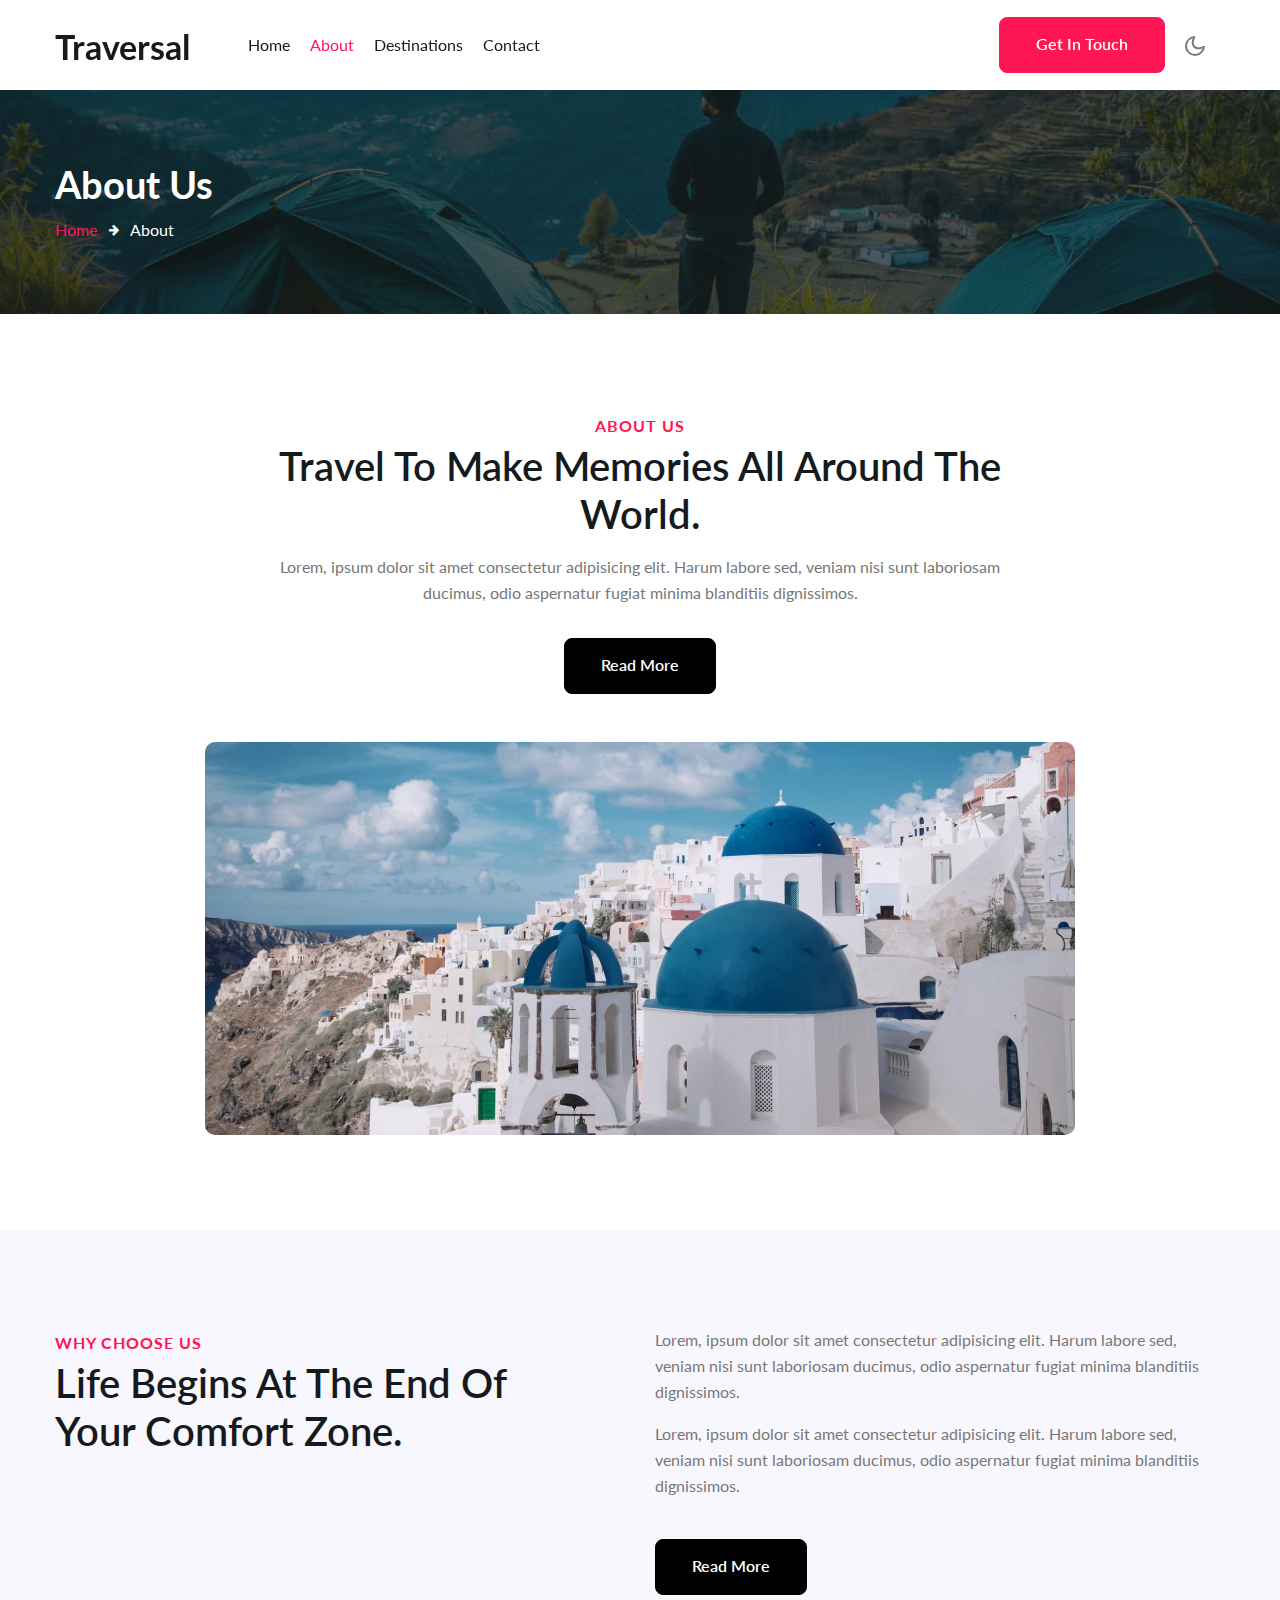
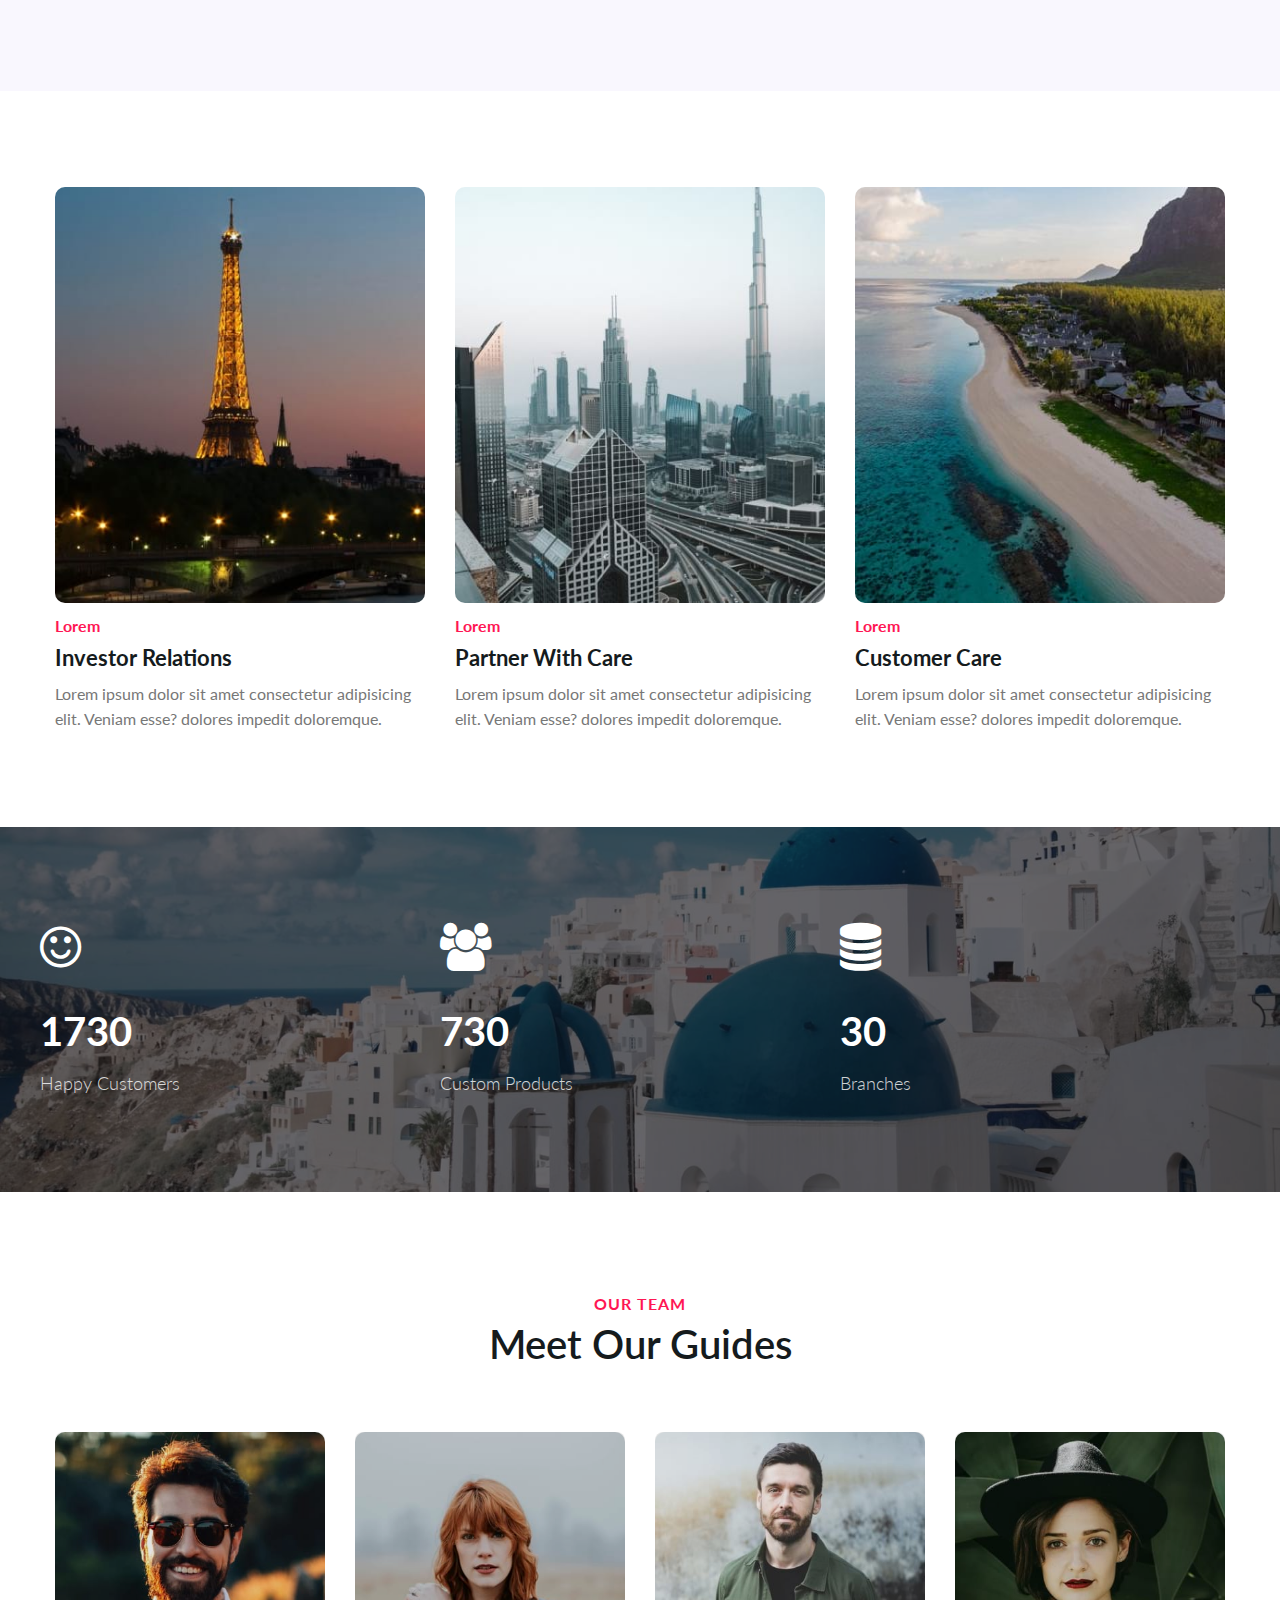
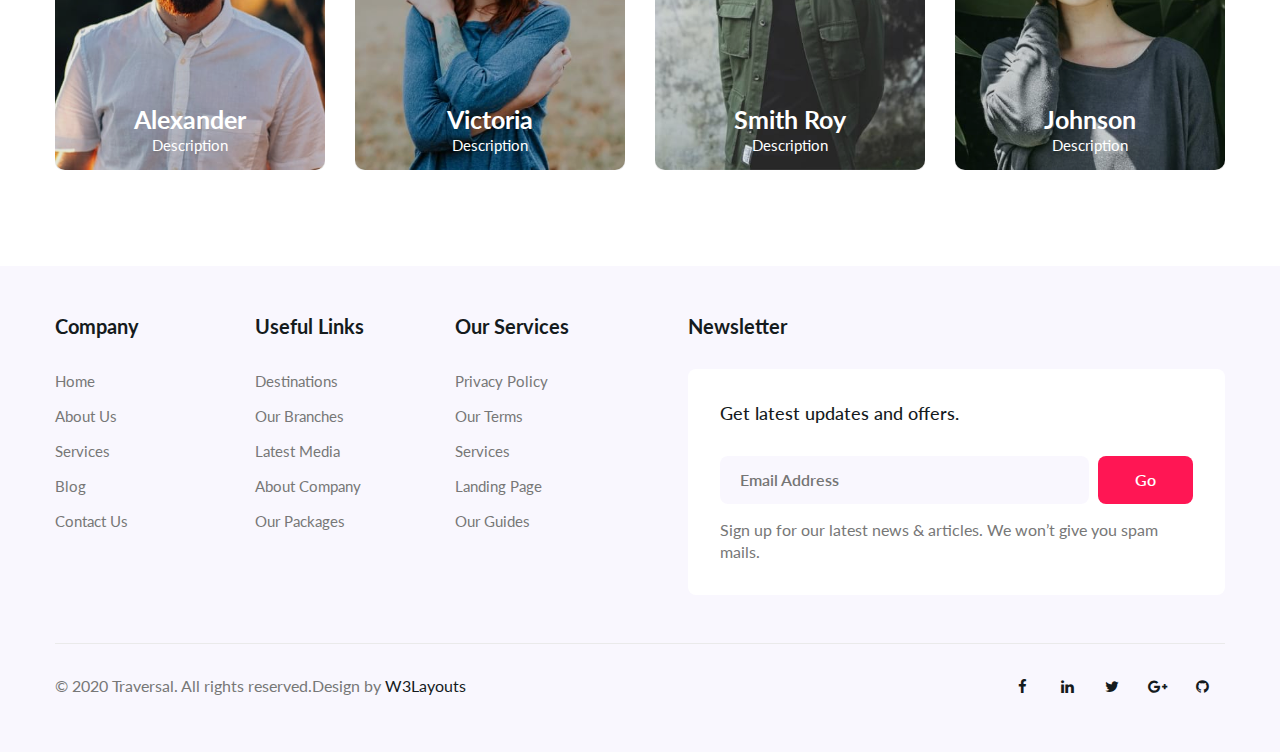
==== about.html @ b7032d06 "final" ====
<!--
Author: W3layouts
Author URL: http://w3layouts.com
-->
<!doctype html>
<html lang="zxx">

<head>
  <!-- Required meta tags -->
  <meta charset="utf-8">
  <meta name="viewport" content="width=device-width, initial-scale=1, shrink-to-fit=no">
  <title>Traversal Travel Category Bootstrap Responsive Template | About :: W3layouts</title>
  <!-- google fonts -->
  <link href="//fonts.googleapis.com/css2?family=Montserrat:wght@300;400;600;700&display=swap" rel="stylesheet">
  <link href="//fonts.googleapis.com/css2?family=Lato:ital,wght@0,300;0,400;0,700;1,400&display=swap"
    rel="stylesheet">
  <!-- google fonts -->
  <!-- Template CSS -->
  <link rel="stylesheet" href="assets/css/style-starter.css">
  <!-- Template CSS -->
</head>

<body>
  <!--header-->
  <header id="site-header" class="fixed-top">
    <div class="container">
      <nav class="navbar navbar-expand-lg stroke">
        <h1><a class="navbar-brand mr-lg-5" href="index.html">
            Traversal
          </a></h1>
        <!-- if logo is image enable this   
      <a class="navbar-brand" href="#index.html">
          <img src="image-path" alt="Your logo" title="Your logo" style="height:35px;" />
      </a> -->
        <button class="navbar-toggler  collapsed bg-gradient" type="button" data-toggle="collapse"
          data-target="#navbarTogglerDemo02" aria-controls="navbarTogglerDemo02" aria-expanded="false"
          aria-label="Toggle navigation">
          <span class="navbar-toggler-icon fa icon-expand fa-bars"></span>
          <span class="navbar-toggler-icon fa icon-close fa-times"></span>
          </span>
        </button>

        <div class="collapse navbar-collapse" id="navbarTogglerDemo02">
          <ul class="navbar-nav mr-auto">
            <li class="nav-item">
              <a class="nav-link" href="index.html">Home <span class="sr-only">(current)</span></a>
            </li>
            <li class="nav-item active">
              <a class="nav-link" href="about.html">About</a>
            </li>
            <li class="nav-item">
              <a class="nav-link" href="services.html">Destinations</a>
            </li>
   
            <li class="nav-item">
              <a class="nav-link" href="contact.html">Contact</a>
            </li>

          </ul>
        </div>
        <div class="d-lg-block d-none">
          <a href="contact.html" class="btn btn-style btn-secondary">Get In Touch</a>
        </div>
        <!-- toggle switch for light and dark theme -->
        <div class="mobile-position">
          <nav class="navigation">
            <div class="theme-switch-wrapper">
              <label class="theme-switch" for="checkbox">
                <input type="checkbox" id="checkbox">
                <div class="mode-container">
                  <i class="gg-sun"></i>
                  <i class="gg-moon"></i>
                </div>
              </label>
            </div>
          </nav>
        </div>
        <!-- //toggle switch for light and dark theme -->
      </nav>
    </div>
  </header>
  <!-- //header -->
  <!-- about breadcrumb -->
  <section class="w3l-about-breadcrumb text-left">
    <div class="breadcrumb-bg breadcrumb-bg-about py-sm-5 py-4">
      <div class="container py-2">
        <h2 class="title">About Us</h2>
        <ul class="breadcrumbs-custom-path mt-2">
          <li><a href="#url">Home</a></li>
          <li class="active"><span class="fa fa-arrow-right mx-2" aria-hidden="true"></span> About </li>
        </ul>
      </div>
    </div>
  </section>
  <!-- //about breadcrumb -->
  <!-- /about-6-->
  <section class="w3l-cta4 py-5">
      <div class="container py-lg-5">
        <div class="ab-section text-center">
          <h6 class="sub-title">About Us</h6>
          <h3 class="hny-title">Travel to make memories all around the world.</h3>
          <p class="py-3 mb-3">Lorem, ipsum dolor sit amet consectetur adipisicing elit. Harum labore sed, veniam nisi sunt laboriosam ducimus, odio
            aspernatur fugiat minima blanditiis dignissimos.</p>
            <a href="services.html" class="btn btn-style btn-primary">Read More</a>
        </div>
        <div class="row mt-5">
          <div class="col-md-9 mx-auto">
            <img src="assets/images/banner3.jpg" class="img-fluid" alt="">
          </div>
        </div>
      </div>
  </section>
  <!-- //about-6-->
   <!-- /content-6-->
   <section class="w3l-content-6 py-5">
    <div class="container py-lg-5">
      <div class="row">
        <div class="col-lg-6 content-6-left pr-lg-5">
          <h6 class="sub-title">Why Choose Us</h6>
          <h3 class="hny-title">Life begins at the end of your comfort zone.</h3>
        </div>
        <div class="col-lg-6 content-6-right mt-lg-0 mt-4">
          <p class="mb-3">Lorem, ipsum dolor sit amet consectetur adipisicing elit. Harum labore sed, veniam nisi sunt laboriosam ducimus, odio
            aspernatur fugiat minima blanditiis dignissimos.</p>
            <p class="mb-3">Lorem, ipsum dolor sit amet consectetur adipisicing elit. Harum labore sed, veniam nisi sunt laboriosam ducimus, odio
              aspernatur fugiat minima blanditiis dignissimos.</p>
              <a href="services.html" class="btn btn-style btn-primary mt-4">Read More</a>
        </div>
      </div>
    </div>
</section>
<!-- //content-6-->
<section class="w3l-grids1">
  <div class="hny-three-grids py-5">
    <div class="container py-lg-5">
      <div class="row">
        <div class="col-md-4 col-sm-6 mt-0 grids5-info">
          <a href="#url"><img src="assets/images/g1.jpg" class="img-fluid" alt=""></a>
          <h5>Lorem</h5>
          <h4><a href="#url">Investor Relations</a></h4>
          <p>Lorem ipsum dolor sit amet consectetur adipisicing elit. Veniam esse? dolores impedit doloremque.</p>
        </div>
        <div class="col-md-4 col-sm-6 mt-sm-0 mt-5 grids5-info">
          <a href="#url"><img src="assets/images/g2.jpg" class="img-fluid" alt=""></a>
          <h5>Lorem</h5>
          <h4><a href="#url"> 
            Partner With Care</a></h4>
          <p>Lorem ipsum dolor sit amet consectetur adipisicing elit. Veniam esse? dolores impedit doloremque.</p>
        </div>
        <div class="col-md-4 col-sm-6 mt-md-0 mt-5 grids5-info">
          <a href="#url"><img src="assets/images/g3.jpg" class="img-fluid" alt=""></a>
          <h5>Lorem</h5>
          <h4><a href="#url">Customer Care</a></h4>
          <p>Lorem ipsum dolor sit amet consectetur adipisicing elit. Veniam esse? dolores impedit doloremque.</p>
        </div>
      </div>
    </div>
  </div>
</section>
  <!-- stats -->
  <section class="w3l-statshny py-5" id="stats">
    <div class="container py-lg-5 py-md-4">
      <div class="w3-stats-inner-info">
        <div class="row">
          <div class="col-lg-4 col-6 stats_info counter_grid text-left">
            <span class="fa fa-smile-o"></span>
            <p class="counter">1730</p>
            <h4>Happy Customers</h4>
          </div>
          <div class="col-lg-4 col-6 stats_info counter_grid1 text-left">
            <span class="fa fa-users"></span>
            <p class="counter">730</p>
            <h4>Custom Products</h4>
          </div>
          <div class="col-lg-4 col-6 stats_info counter_grid mt-lg-0 mt-5 text-left">
            <span class="fa fa-database"></span>
            <p class="counter">30</p>
            <h4>branches</h4>
          </div>
        </div>
      </div>
    </div>
  </section>
  <!-- //stats -->
  <!-- team -->
  <section class="w3l-team" id="team">
    <div class="team-block py-5">
      <div class="container py-lg-5">
        <div class="title-content text-center mb-lg-3 mb-4">
          <h6 class="sub-title">Our team</h6>
          <h3 class="hny-title">Meet our Guides</h3>
        </div>
        <div class="row">
          <div class="col-lg-3 col-6 mt-lg-5 mt-4">
            <div class="box16">
              <a href="#url"><img src="assets/images/team1.jpg" alt="" class="img-fluid" /></a>
              <div class="box-content">
                <h3 class="title"><a href="#url">Alexander</a></h3>
                <span class="post">Description</span>
                <ul class="social">
                  <li>
                    <a href="#" class="facebook">
                      <span class="fa fa-facebook-f"></span>
                    </a>
                  </li>
                  <li>
                    <a href="#" class="twitter">
                      <span class="fa fa-twitter"></span>
                    </a>
                  </li>
                </ul>
              </div>
            </div>
          </div>
          <div class="col-lg-3 col-6 mt-lg-5 mt-4">
            <div class="box16">
              <a href="#url"><img src="assets/images/team2.jpg" alt="" class="img-fluid" /></a>
              <div class="box-content">
                <h3 class="title"><a href="#url">Victoria</a></h3>
                <span class="post">Description</span>
                <ul class="social">
                  <li>
                    <a href="#" class="facebook">
                      <span class="fa fa-facebook-f"></span>
                    </a>
                  </li>
                  <li>
                    <a href="#" class="twitter">
                      <span class="fa fa-twitter"></span>
                    </a>
                  </li>
                </ul>
              </div>
            </div>
          </div>
          <div class="col-lg-3 col-6 mt-lg-5 mt-4">
            <div class="box16">
              <a href="#url"><img src="assets/images/team3.jpg" alt="" class="img-fluid" /></a>
              <div class="box-content">
                <h3 class="title"><a href="#url">Smith roy</a></h3>
                <span class="post">Description</a></span>
                <ul class="social">
                  <li>
                    <a href="#" class="facebook">
                      <span class="fa fa-facebook-f"></span>
                    </a>
                  </li>
                  <li>
                    <a href="#" class="twitter">
                      <span class="fa fa-twitter"></span>
                    </a>
                  </li>
                </ul>
              </div>
            </div>
          </div>
          <div class="col-lg-3 col-6 mt-lg-5 mt-4">
            <div class="box16">
              <a href="#url"><img src="assets/images/team4.jpg" alt="" class="img-fluid" /></a>
              <div class="box-content">
                <h3 class="title"><a href="#url">Johnson</a></h3>
                <span class="post">Description</a></span>
                <ul class="social">
                  <li>
                    <a href="#" class="facebook">
                      <span class="fa fa-facebook-f"></span>
                    </a>
                  </li>
                  <li>
                    <a href="#" class="twitter">
                      <span class="fa fa-twitter"></span>
                    </a>
                  </li>
                </ul>
              </div>
            </div>
          </div>
        </div>
      </div>
    </div>
  </section>
  <!-- //team -->

  <!--/w3l-footer-29-main-->
  <footer>
    <!-- footer -->
    <section class="w3l-footer">
      <div class="w3l-footer-16-main py-5">
        <div class="container">
          <div class="row">
            <div class="col-lg-6 column">
              <div class="row">
                <div class="col-md-4 column">
                  <h3>Company</h3>
                  <ul class="footer-gd-16">
                    <li><a href="index.html">Home</a></li>
                    <li><a href="about.html">About Us</a></li>
                    <li><a href="services.html">Services</a></li>
                    <li><a href="blog.html">Blog</a></li>
                    <li><a href="contact.html">Contact Us</a></li>
                  </ul>
                </div>
                <div class="col-md-4 column mt-md-0 mt-4">
                  <h3>Useful Links</h3>
                  <ul class="footer-gd-16">
                    <li><a href="#url">Destinations</a></li>
                    <li><a href="#url">Our Branches</a></li>
                    <li><a href="#url">Latest Media</a></li>
                    <li><a href="about.html">About Company</a></li>
                    <li><a href="#url">Our Packages</a></li>
                  </ul>
                </div>
                <div class="col-md-4 column mt-md-0 mt-4">
                  <h3>Our Services</h3>
                  <ul class="footer-gd-16">
                    <li><a href="#url">Privacy Policy</a></li>
                    <li><a href="#url">Our Terms</a></li>
                    <li><a href="services.html">Services</a></li>
                    <li><a href="landing-single.html">Landing Page</a></li>
                    <li><a href="#url">Our Guides</a></li>
                  </ul>
                </div>
              </div>
            </div>
            <div class="col-lg-6 col-md-12 column pl-lg-5 column4 mt-lg-0 mt-5">
              <h3>Newsletter </h3>
              <div class="end-column">
                <h4>Get latest updates and offers.</h4>
                <form action="#" class="subscribe" method="post">
                  <input type="email" name="email" placeholder="Email Address" required="">
                  <button type="submit">Go</button>
                </form>
                <p>Sign up for our latest news & articles. We won’t give you spam mails.</p>
              </div>
            </div>
          </div>
          <div class="d-flex below-section justify-content-between align-items-center pt-4 mt-5">
            <div class="columns text-lg-left text-center">
              <p>&copy; 2020 Traversal. All rights reserved.Design by <a href="https://w3layouts.com/" target="_blank">
                W3Layouts</a>
              </p>
            </div>
            <div class="columns-2 mt-lg-0 mt-3">
              <ul class="social">
                <li><a href="#facebook"><span class="fa fa-facebook" aria-hidden="true"></span></a>
                </li>
                <li><a href="#linkedin"><span class="fa fa-linkedin" aria-hidden="true"></span></a>
                </li>
                <li><a href="#twitter"><span class="fa fa-twitter" aria-hidden="true"></span></a>
                </li>
                <li><a href="#google"><span class="fa fa-google-plus" aria-hidden="true"></span></a>
                </li>
                <li><a href="#github"><span class="fa fa-github" aria-hidden="true"></span></a>
                </li>
              </ul>
            </div>
          </div>
        </div>
      </div>
  
      <!-- move top -->
      <button onclick="topFunction()" id="movetop" title="Go to top">
        <span class="fa fa-angle-up"></span>
      </button>
      <script>
        // When the user scrolls down 20px from the top of the document, show the button
        window.onscroll = function () {
          scrollFunction()
        };
  
        function scrollFunction() {
          if (document.body.scrollTop > 20 || document.documentElement.scrollTop > 20) {
            document.getElementById("movetop").style.display = "block";
          } else {
            document.getElementById("movetop").style.display = "none";
          }
        }
  
        // When the user clicks on the button, scroll to the top of the document
        function topFunction() {
          document.body.scrollTop = 0;
          document.documentElement.scrollTop = 0;
        }
      </script>
      <!-- //move top -->
      <script>
        $(function () {
          $('.navbar-toggler').click(function () {
            $('body').toggleClass('noscroll');
          })
        });
      </script>
    </section>
    <!-- //footer -->
  </footer>
  <!-- Template JavaScript -->
  <script src="assets/js/jquery-3.3.1.min.js"></script>
  <script src="assets/js/theme-change.js"></script>
  <!-- stats number counter-->
  <script src="assets/js/jquery.waypoints.min.js"></script>
  <script src="assets/js/jquery.countup.js"></script>
  <script>
    $('.counter').countUp();
  </script>
  <!-- //stats number counter -->
  <!--/MENU-JS-->
  <script>
    $(window).on("scroll", function () {
      var scroll = $(window).scrollTop();

      if (scroll >= 80) {
        $("#site-header").addClass("nav-fixed");
      } else {
        $("#site-header").removeClass("nav-fixed");
      }
    });

    //Main navigation Active Class Add Remove
    $(".navbar-toggler").on("click", function () {
      $("header").toggleClass("active");
    });
    $(document).on("ready", function () {
      if ($(window).width() > 991) {
        $("header").removeClass("active");
      }
      $(window).on("resize", function () {
        if ($(window).width() > 991) {
          $("header").removeClass("active");
        }
      });
    });
  </script>
  <!--//MENU-JS-->

  <script src="assets/js/bootstrap.min.js"></script>

</body>

</html>
---- assets/css/style-starter.css ----
@charset "UTF-8";

/*--
Author: W3layouts
Author URL: http://w3layouts.com
--*/
/*!
 * Bootstrap v4.4.1 (https://getbootstrap.com/)
 * Copyright 2011-2019 The Bootstrap Authors
 * Copyright 2011-2019 Twitter, Inc.
 * Licensed under MIT (https://github.com/twbs/bootstrap/blob/master/LICENSE)
 */
:root {
  --blue: #007bff;
  --indigo: #6610f2;
  --purple: #6f42c1;
  --pink: #e83e8c;
  --red: #dc3545;
  --orange: #fd7e14;
  --yellow: #ffc107;
  --green: #28a745;
  --teal: #20c997;
  --cyan: #17a2b8;
  --white: #fff;
  --gray: #6c757d;
  --gray-dark: #343a40;
  --primary: #000000;
  --secondary: #FF1654;
  --success: #28a745;
  --info: #17a2b8;
  --warning: #ffc107;
  --danger: #dc3545;
  --light: #f8f9fa;
  --dark: #343a40;
  --breakpoint-xs: 0;
  --breakpoint-sm: 576px;
  --breakpoint-md: 768px;
  --breakpoint-lg: 992px;
  --breakpoint-xl: 1200px;
  --font-family-sans-serif: -apple-system, BlinkMacSystemFont, "Segoe UI", Roboto, "Helvetica Neue", Arial, "Noto Sans", sans-serif, "Apple Color Emoji", "Segoe UI Emoji", "Segoe UI Symbol", "Noto Color Emoji";
  --font-family-monospace: SFMono-Regular, Menlo, Monaco, Consolas, "Liberation Mono", "Courier New", monospace;
}

*,
*::before,
*::after {
  box-sizing: border-box;
}

html {
  font-family: 'Lato', sans-serif;
  line-height: 1.15;
  -webkit-text-size-adjust: 100%;
  -webkit-tap-highlight-color: rgba(0, 0, 0, 0);
}

article,
aside,
figcaption,
figure,
footer,
header,
hgroup,
main,
nav,
section {
  display: block;
}

body {
  margin: 0;
  font-family: -apple-system, BlinkMacSystemFont, "Segoe UI", Roboto, "Helvetica Neue", Arial, "Noto Sans", sans-serif, "Apple Color Emoji", "Segoe UI Emoji", "Segoe UI Symbol", "Noto Color Emoji";
  font-size: 1rem;
  font-weight: 400;
  line-height: 1.5;
  color: #212529;
  text-align: left;
  background-color: #fff;
}

[tabindex="-1"]:focus:not(:focus-visible) {
  outline: 0 !important;
}

hr {
  box-sizing: content-box;
  height: 0;
  overflow: visible;
}

h1,
h2,
h3,
h4,
h5,
h6 {
  margin-top: 0;
  margin-bottom: 0.5rem;
}

p {
  margin-top: 0;
  margin-bottom: 1rem;
}

abbr[title],
abbr[data-original-title] {
  text-decoration: underline;
  -webkit-text-decoration: underline dotted;
  text-decoration: underline dotted;
  cursor: help;
  border-bottom: 0;
  -webkit-text-decoration-skip-ink: none;
  text-decoration-skip-ink: none;
}

address {
  margin-bottom: 1rem;
  font-style: normal;
  line-height: inherit;
}

ol,
ul,
dl {
  margin-top: 0;
  margin-bottom: 1rem;
}

ol ol,
ul ul,
ol ul,
ul ol {
  margin-bottom: 0;
}

dt {
  font-weight: 700;
}

dd {
  margin-bottom: .5rem;
  margin-left: 0;
}

blockquote {
  margin: 0 0 1rem;
}

b,
strong {
  font-weight: bolder;
}

small {
  font-size: 80%;
}

sub,
sup {
  position: relative;
  font-size: 75%;
  line-height: 0;
  vertical-align: baseline;
}

sub {
  bottom: -.25em;
}

sup {
  top: -.5em;
}

a {
  color: #000000;
  text-decoration: none;
  background-color: transparent;
}

a:hover {
  color: #000000;
  text-decoration: underline;
}

a:not([href]) {
  color: inherit;
  text-decoration: none;
}

a:not([href]):hover {
  color: inherit;
  text-decoration: none;
}

pre,
code,
kbd,
samp {
  font-family: SFMono-Regular, Menlo, Monaco, Consolas, "Liberation Mono", "Courier New", monospace;
  font-size: 1em;
}

pre {
  margin-top: 0;
  margin-bottom: 1rem;
  overflow: auto;
}

figure {
  margin: 0 0 1rem;
}

img {
  vertical-align: middle;
  border-style: none;
}

svg {
  overflow: hidden;
  vertical-align: middle;
}

table {
  border-collapse: collapse;
}

caption {
  padding-top: 0.75rem;
  padding-bottom: 0.75rem;
  color: #6c757d;
  text-align: left;
  caption-side: bottom;
}

th {
  text-align: inherit;
}

label {
  display: inline-block;
  margin-bottom: 0.5rem;
}

button {
  border-radius: 0;
}

button:focus {
  outline: 1px dotted;
  outline: 5px auto -webkit-focus-ring-color;
}

input,
button,
select,
optgroup,
textarea {
  margin: 0;
  font-family: 'Lato', sans-serif;
  font-size: inherit;
  line-height: inherit;
}

button,
input {
  overflow: visible;
}

button,
select {
  text-transform: none;
}

select {
  word-wrap: normal;
}

button,
[type="button"],
[type="reset"],
[type="submit"] {
  -webkit-appearance: button;
}

button:not(:disabled),
[type="button"]:not(:disabled),
[type="reset"]:not(:disabled),
[type="submit"]:not(:disabled) {
  cursor: pointer;
}

button::-moz-focus-inner,
[type="button"]::-moz-focus-inner,
[type="reset"]::-moz-focus-inner,
[type="submit"]::-moz-focus-inner {
  padding: 0;
  border-style: none;
}

input[type="radio"],
input[type="checkbox"] {
  box-sizing: border-box;
  padding: 0;
}

input[type="date"],
input[type="time"],
input[type="datetime-local"],
input[type="month"] {
  -webkit-appearance: listbox;
}

textarea {
  overflow: auto;
  resize: vertical;
}

fieldset {
  min-width: 0;
  padding: 0;
  margin: 0;
  border: 0;
}

legend {
  display: block;
  width: 100%;
  max-width: 100%;
  padding: 0;
  margin-bottom: .5rem;
  font-size: 1.5rem;
  line-height: inherit;
  color: inherit;
  white-space: normal;
}

@media (max-width: 1200px) {
  legend {
    font-size: calc(1.275rem + 0.3vw);
  }
}

progress {
  vertical-align: baseline;
}

[type="number"]::-webkit-inner-spin-button,
[type="number"]::-webkit-outer-spin-button {
  height: auto;
}

[type="search"] {
  outline-offset: -2px;
  -webkit-appearance: none;
}

[type="search"]::-webkit-search-decoration {
  -webkit-appearance: none;
}

::-webkit-file-upload-button {
  font: inherit;
  -webkit-appearance: button;
}

output {
  display: inline-block;
}

summary {
  display: list-item;
  cursor: pointer;
}

template {
  display: none;
}

[hidden] {
  display: none !important;
}

h1,
h2,
h3,
h4,
h5,
h6,
.h1,
.h2,
.h3,
.h4,
.h5,
.h6 {
  margin-bottom: 0.5rem;
  font-weight: 500;
  line-height: 1.2;
}

h1,
.h1 {
  font-size: 2.5rem;
}

@media (max-width: 1200px) {

  h1,
  .h1 {
    font-size: calc(1.375rem + 1.5vw);
  }
}

h2,
.h2 {
  font-size: 2rem;
}

@media (max-width: 1200px) {

  h2,
  .h2 {
    font-size: calc(1.325rem + 0.9vw);
  }
}

h3,
.h3 {
  font-size: 1.75rem;
}

@media (max-width: 1200px) {

  h3,
  .h3 {
    font-size: calc(1.3rem + 0.6vw);
  }
}

h4,
.h4 {
  font-size: 1.5rem;
}

@media (max-width: 1200px) {

  h4,
  .h4 {
    font-size: calc(1.275rem + 0.3vw);
  }
}

h5,
.h5 {
  font-size: 1.25rem;
}

h6,
.h6 {
  font-size: 1rem;
}

.lead {
  font-size: 1.25rem;
  font-weight: 300;
}

.display-1 {
  font-size: 6rem;
  font-weight: 300;
  line-height: 1.2;
}

@media (max-width: 1200px) {
  .display-1 {
    font-size: calc(1.725rem + 5.7vw);
  }
}

.display-2 {
  font-size: 5.5rem;
  font-weight: 300;
  line-height: 1.2;
}

@media (max-width: 1200px) {
  .display-2 {
    font-size: calc(1.675rem + 5.1vw);
  }
}

.display-3 {
  font-size: 4.5rem;
  font-weight: 300;
  line-height: 1.2;
}

@media (max-width: 1200px) {
  .display-3 {
    font-size: calc(1.575rem + 3.9vw);
  }
}

.display-4 {
  font-size: 3.5rem;
  font-weight: 300;
  line-height: 1.2;
}

@media (max-width: 1200px) {
  .display-4 {
    font-size: calc(1.475rem + 2.7vw);
  }
}

hr {
  margin-top: 1rem;
  margin-bottom: 1rem;
  border: 0;
  border-top: 1px solid rgba(0, 0, 0, 0.1);
}

small,
.small {
  font-size: 80%;
  font-weight: 400;
}

mark,
.mark {
  padding: 0.2em;
  background-color: #fcf8e3;
}

.list-unstyled {
  padding-left: 0;
  list-style: none;
}

.list-inline {
  padding-left: 0;
  list-style: none;
}

.list-inline-item {
  display: inline-block;
}

.list-inline-item:not(:last-child) {
  margin-right: 0.5rem;
}

.initialism {
  font-size: 90%;
  text-transform: uppercase;
}

.blockquote {
  margin-bottom: 1rem;
  font-size: 1.25rem;
}

.blockquote-footer {
  display: block;
  font-size: 80%;
  color: var(--font-color);
  font-weight: 500;
}

.blockquote-footer::before {
  content: "\2014\00A0";
}

.img-fluid {
  max-width: 100%;
  height: auto;
}

.img-thumbnail {
  padding: 0.25rem;
  background-color: #fff;
  border: 1px solid #dee2e6;
  border-radius: 0.25rem;
  max-width: 100%;
  height: auto;
}

.figure {
  display: inline-block;
}

.figure-img {
  margin-bottom: 0.5rem;
  line-height: 1;
}

.figure-caption {
  font-size: 90%;
  color: #6c757d;
}

code {
  font-size: 87.5%;
  color: #e83e8c;
  word-wrap: break-word;
}

a>code {
  color: inherit;
}

kbd {
  padding: 0.2rem 0.4rem;
  font-size: 87.5%;
  color: #fff;
  background-color: #212529;
  border-radius: 0.2rem;
}

kbd kbd {
  padding: 0;
  font-size: 100%;
  font-weight: 700;
}

pre {
  display: block;
  font-size: 87.5%;
  color: #212529;
}

pre code {
  font-size: inherit;
  color: inherit;
  word-break: normal;
}

.pre-scrollable {
  max-height: 340px;
  overflow-y: scroll;
}

.container {
  width: 100%;
  padding-right: 15px;
  padding-left: 15px;
  margin-right: auto;
  margin-left: auto;
}

@media (min-width: 576px) {
  .container {
    max-width: 540px;
  }
}

@media (min-width: 768px) {
  .container {
    max-width: 720px;
  }
}

@media (min-width: 992px) {
  .container {
    max-width: 960px;
  }
}

@media (min-width: 1200px) {
  .container {
    max-width: 1140px;
  }
}

.container-fluid,
.container-sm,
.container-md,
.container-lg,
.container-xl {
  width: 100%;
  padding-right: 15px;
  padding-left: 15px;
  margin-right: auto;
  margin-left: auto;
}

@media (min-width: 576px) {

  .container,
  .container-sm {
    max-width: 540px;
  }
}

@media (min-width: 768px) {

  .container,
  .container-sm,
  .container-md {
    max-width: 720px;
  }
}

@media (min-width: 992px) {

  .container,
  .container-sm,
  .container-md,
  .container-lg {
    max-width: 960px;
  }
}

@media (min-width: 1200px) {

  .container,
  .container-sm,
  .container-md,
  .container-lg,
  .container-xl {
    max-width: 1140px;
  }
}

.row {
  display: flex;
  flex-wrap: wrap;
  margin-right: -15px;
  margin-left: -15px;
}

.no-gutters {
  margin-right: 0;
  margin-left: 0;
}

.no-gutters>.col,
.no-gutters>[class*="col-"] {
  padding-right: 0;
  padding-left: 0;
}

.col-1,
.col-2,
.col-3,
.col-4,
.col-5,
.col-6,
.col-7,
.col-8,
.col-9,
.col-10,
.col-11,
.col-12,
.col,
.col-auto,
.col-sm-1,
.col-sm-2,
.col-sm-3,
.col-sm-4,
.col-sm-5,
.col-sm-6,
.col-sm-7,
.col-sm-8,
.col-sm-9,
.col-sm-10,
.col-sm-11,
.col-sm-12,
.col-sm,
.col-sm-auto,
.col-md-1,
.col-md-2,
.col-md-3,
.col-md-4,
.col-md-5,
.col-md-6,
.col-md-7,
.col-md-8,
.col-md-9,
.col-md-10,
.col-md-11,
.col-md-12,
.col-md,
.col-md-auto,
.col-lg-1,
.col-lg-2,
.col-lg-3,
.col-lg-4,
.col-lg-5,
.col-lg-6,
.col-lg-7,
.col-lg-8,
.col-lg-9,
.col-lg-10,
.col-lg-11,
.col-lg-12,
.col-lg,
.col-lg-auto,
.col-xl-1,
.col-xl-2,
.col-xl-3,
.col-xl-4,
.col-xl-5,
.col-xl-6,
.col-xl-7,
.col-xl-8,
.col-xl-9,
.col-xl-10,
.col-xl-11,
.col-xl-12,
.col-xl,
.col-xl-auto {
  position: relative;
  width: 100%;
  padding-right: 15px;
  padding-left: 15px;
}

.col {
  flex-basis: 0;
  flex-grow: 1;
  max-width: 100%;
}

.row-cols-1>* {
  flex: 0 0 100%;
  max-width: 100%;
}

.row-cols-2>* {
  flex: 0 0 50%;
  max-width: 50%;
}

.row-cols-3>* {
  flex: 0 0 33.33333%;
  max-width: 33.33333%;
}

.row-cols-4>* {
  flex: 0 0 25%;
  max-width: 25%;
}

.row-cols-5>* {
  flex: 0 0 20%;
  max-width: 20%;
}

.row-cols-6>* {
  flex: 0 0 16.66667%;
  max-width: 16.66667%;
}

.col-auto {
  flex: 0 0 auto;
  width: auto;
  max-width: 100%;
}

.col-1 {
  flex: 0 0 8.33333%;
  max-width: 8.33333%;
}

.col-2 {
  flex: 0 0 16.66667%;
  max-width: 16.66667%;
}

.col-3 {
  flex: 0 0 25%;
  max-width: 25%;
}

.col-4 {
  flex: 0 0 33.33333%;
  max-width: 33.33333%;
}

.col-5 {
  flex: 0 0 41.66667%;
  max-width: 41.66667%;
}

.col-6 {
  flex: 0 0 50%;
  max-width: 50%;
}

.col-7 {
  flex: 0 0 58.33333%;
  max-width: 58.33333%;
}

.col-8 {
  flex: 0 0 66.66667%;
  max-width: 66.66667%;
}

.col-9 {
  flex: 0 0 75%;
  max-width: 75%;
}

.col-10 {
  flex: 0 0 83.33333%;
  max-width: 83.33333%;
}

.col-11 {
  flex: 0 0 91.66667%;
  max-width: 91.66667%;
}

.col-12 {
  flex: 0 0 100%;
  max-width: 100%;
}

.order-first {
  order: -1;
}

.order-last {
  order: 13;
}

.order-0 {
  order: 0;
}

.order-1 {
  order: 1;
}

.order-2 {
  order: 2;
}

.order-3 {
  order: 3;
}

.order-4 {
  order: 4;
}

.order-5 {
  order: 5;
}

.order-6 {
  order: 6;
}

.order-7 {
  order: 7;
}

.order-8 {
  order: 8;
}

.order-9 {
  order: 9;
}

.order-10 {
  order: 10;
}

.order-11 {
  order: 11;
}

.order-12 {
  order: 12;
}

.offset-1 {
  margin-left: 8.33333%;
}

.offset-2 {
  margin-left: 16.66667%;
}

.offset-3 {
  margin-left: 25%;
}

.offset-4 {
  margin-left: 33.33333%;
}

.offset-5 {
  margin-left: 41.66667%;
}

.offset-6 {
  margin-left: 50%;
}

.offset-7 {
  margin-left: 58.33333%;
}

.offset-8 {
  margin-left: 66.66667%;
}

.offset-9 {
  margin-left: 75%;
}

.offset-10 {
  margin-left: 83.33333%;
}

.offset-11 {
  margin-left: 91.66667%;
}

@media (min-width: 576px) {
  .col-sm {
    flex-basis: 0;
    flex-grow: 1;
    max-width: 100%;
  }

  .row-cols-sm-1>* {
    flex: 0 0 100%;
    max-width: 100%;
  }

  .row-cols-sm-2>* {
    flex: 0 0 50%;
    max-width: 50%;
  }

  .row-cols-sm-3>* {
    flex: 0 0 33.33333%;
    max-width: 33.33333%;
  }

  .row-cols-sm-4>* {
    flex: 0 0 25%;
    max-width: 25%;
  }

  .row-cols-sm-5>* {
    flex: 0 0 20%;
    max-width: 20%;
  }

  .row-cols-sm-6>* {
    flex: 0 0 16.66667%;
    max-width: 16.66667%;
  }

  .col-sm-auto {
    flex: 0 0 auto;
    width: auto;
    max-width: 100%;
  }

  .col-sm-1 {
    flex: 0 0 8.33333%;
    max-width: 8.33333%;
  }

  .col-sm-2 {
    flex: 0 0 16.66667%;
    max-width: 16.66667%;
  }

  .col-sm-3 {
    flex: 0 0 25%;
    max-width: 25%;
  }

  .col-sm-4 {
    flex: 0 0 33.33333%;
    max-width: 33.33333%;
  }

  .col-sm-5 {
    flex: 0 0 41.66667%;
    max-width: 41.66667%;
  }

  .col-sm-6 {
    flex: 0 0 50%;
    max-width: 50%;
  }

  .col-sm-7 {
    flex: 0 0 58.33333%;
    max-width: 58.33333%;
  }

  .col-sm-8 {
    flex: 0 0 66.66667%;
    max-width: 66.66667%;
  }

  .col-sm-9 {
    flex: 0 0 75%;
    max-width: 75%;
  }

  .col-sm-10 {
    flex: 0 0 83.33333%;
    max-width: 83.33333%;
  }

  .col-sm-11 {
    flex: 0 0 91.66667%;
    max-width: 91.66667%;
  }

  .col-sm-12 {
    flex: 0 0 100%;
    max-width: 100%;
  }

  .order-sm-first {
    order: -1;
  }

  .order-sm-last {
    order: 13;
  }

  .order-sm-0 {
    order: 0;
  }

  .order-sm-1 {
    order: 1;
  }

  .order-sm-2 {
    order: 2;
  }

  .order-sm-3 {
    order: 3;
  }

  .order-sm-4 {
    order: 4;
  }

  .order-sm-5 {
    order: 5;
  }

  .order-sm-6 {
    order: 6;
  }

  .order-sm-7 {
    order: 7;
  }

  .order-sm-8 {
    order: 8;
  }

  .order-sm-9 {
    order: 9;
  }

  .order-sm-10 {
    order: 10;
  }

  .order-sm-11 {
    order: 11;
  }

  .order-sm-12 {
    order: 12;
  }

  .offset-sm-0 {
    margin-left: 0;
  }

  .offset-sm-1 {
    margin-left: 8.33333%;
  }

  .offset-sm-2 {
    margin-left: 16.66667%;
  }

  .offset-sm-3 {
    margin-left: 25%;
  }

  .offset-sm-4 {
    margin-left: 33.33333%;
  }

  .offset-sm-5 {
    margin-left: 41.66667%;
  }

  .offset-sm-6 {
    margin-left: 50%;
  }

  .offset-sm-7 {
    margin-left: 58.33333%;
  }

  .offset-sm-8 {
    margin-left: 66.66667%;
  }

  .offset-sm-9 {
    margin-left: 75%;
  }

  .offset-sm-10 {
    margin-left: 83.33333%;
  }

  .offset-sm-11 {
    margin-left: 91.66667%;
  }
}

@media (min-width: 768px) {
  .col-md {
    flex-basis: 0;
    flex-grow: 1;
    max-width: 100%;
  }

  .row-cols-md-1>* {
    flex: 0 0 100%;
    max-width: 100%;
  }

  .row-cols-md-2>* {
    flex: 0 0 50%;
    max-width: 50%;
  }

  .row-cols-md-3>* {
    flex: 0 0 33.33333%;
    max-width: 33.33333%;
  }

  .row-cols-md-4>* {
    flex: 0 0 25%;
    max-width: 25%;
  }

  .row-cols-md-5>* {
    flex: 0 0 20%;
    max-width: 20%;
  }

  .row-cols-md-6>* {
    flex: 0 0 16.66667%;
    max-width: 16.66667%;
  }

  .col-md-auto {
    flex: 0 0 auto;
    width: auto;
    max-width: 100%;
  }

  .col-md-1 {
    flex: 0 0 8.33333%;
    max-width: 8.33333%;
  }

  .col-md-2 {
    flex: 0 0 16.66667%;
    max-width: 16.66667%;
  }

  .col-md-3 {
    flex: 0 0 25%;
    max-width: 25%;
  }

  .col-md-4 {
    flex: 0 0 33.33333%;
    max-width: 33.33333%;
  }

  .col-md-5 {
    flex: 0 0 41.66667%;
    max-width: 41.66667%;
  }

  .col-md-6 {
    flex: 0 0 50%;
    max-width: 50%;
  }

  .col-md-7 {
    flex: 0 0 58.33333%;
    max-width: 58.33333%;
  }

  .col-md-8 {
    flex: 0 0 66.66667%;
    max-width: 66.66667%;
  }

  .col-md-9 {
    flex: 0 0 75%;
    max-width: 75%;
  }

  .col-md-10 {
    flex: 0 0 83.33333%;
    max-width: 83.33333%;
  }

  .col-md-11 {
    flex: 0 0 91.66667%;
    max-width: 91.66667%;
  }

  .col-md-12 {
    flex: 0 0 100%;
    max-width: 100%;
  }

  .order-md-first {
    order: -1;
  }

  .order-md-last {
    order: 13;
  }

  .order-md-0 {
    order: 0;
  }

  .order-md-1 {
    order: 1;
  }

  .order-md-2 {
    order: 2;
  }

  .order-md-3 {
    order: 3;
  }

  .order-md-4 {
    order: 4;
  }

  .order-md-5 {
    order: 5;
  }

  .order-md-6 {
    order: 6;
  }

  .order-md-7 {
    order: 7;
  }

  .order-md-8 {
    order: 8;
  }

  .order-md-9 {
    order: 9;
  }

  .order-md-10 {
    order: 10;
  }

  .order-md-11 {
    order: 11;
  }

  .order-md-12 {
    order: 12;
  }

  .offset-md-0 {
    margin-left: 0;
  }

  .offset-md-1 {
    margin-left: 8.33333%;
  }

  .offset-md-2 {
    margin-left: 16.66667%;
  }

  .offset-md-3 {
    margin-left: 25%;
  }

  .offset-md-4 {
    margin-left: 33.33333%;
  }

  .offset-md-5 {
    margin-left: 41.66667%;
  }

  .offset-md-6 {
    margin-left: 50%;
  }

  .offset-md-7 {
    margin-left: 58.33333%;
  }

  .offset-md-8 {
    margin-left: 66.66667%;
  }

  .offset-md-9 {
    margin-left: 75%;
  }

  .offset-md-10 {
    margin-left: 83.33333%;
  }

  .offset-md-11 {
    margin-left: 91.66667%;
  }
}

@media (min-width: 992px) {
  .col-lg {
    flex-basis: 0;
    flex-grow: 1;
    max-width: 100%;
  }

  .row-cols-lg-1>* {
    flex: 0 0 100%;
    max-width: 100%;
  }

  .row-cols-lg-2>* {
    flex: 0 0 50%;
    max-width: 50%;
  }

  .row-cols-lg-3>* {
    flex: 0 0 33.33333%;
    max-width: 33.33333%;
  }

  .row-cols-lg-4>* {
    flex: 0 0 25%;
    max-width: 25%;
  }

  .row-cols-lg-5>* {
    flex: 0 0 20%;
    max-width: 20%;
  }

  .row-cols-lg-6>* {
    flex: 0 0 16.66667%;
    max-width: 16.66667%;
  }

  .col-lg-auto {
    flex: 0 0 auto;
    width: auto;
    max-width: 100%;
  }

  .col-lg-1 {
    flex: 0 0 8.33333%;
    max-width: 8.33333%;
  }

  .col-lg-2 {
    flex: 0 0 16.66667%;
    max-width: 16.66667%;
  }

  .col-lg-3 {
    flex: 0 0 25%;
    max-width: 25%;
  }

  .col-lg-4 {
    flex: 0 0 33.33333%;
    max-width: 33.33333%;
  }

  .col-lg-5 {
    flex: 0 0 41.66667%;
    max-width: 41.66667%;
  }

  .col-lg-6 {
    flex: 0 0 50%;
    max-width: 50%;
  }

  .col-lg-7 {
    flex: 0 0 58.33333%;
    max-width: 58.33333%;
  }

  .col-lg-8 {
    flex: 0 0 66.66667%;
    max-width: 66.66667%;
  }

  .col-lg-9 {
    flex: 0 0 75%;
    max-width: 75%;
  }

  .col-lg-10 {
    flex: 0 0 83.33333%;
    max-width: 83.33333%;
  }

  .col-lg-11 {
    flex: 0 0 91.66667%;
    max-width: 91.66667%;
  }

  .col-lg-12 {
    flex: 0 0 100%;
    max-width: 100%;
  }

  .order-lg-first {
    order: -1;
  }

  .order-lg-last {
    order: 13;
  }

  .order-lg-0 {
    order: 0;
  }

  .order-lg-1 {
    order: 1;
  }

  .order-lg-2 {
    order: 2;
  }

  .order-lg-3 {
    order: 3;
  }

  .order-lg-4 {
    order: 4;
  }

  .order-lg-5 {
    order: 5;
  }

  .order-lg-6 {
    order: 6;
  }

  .order-lg-7 {
    order: 7;
  }

  .order-lg-8 {
    order: 8;
  }

  .order-lg-9 {
    order: 9;
  }

  .order-lg-10 {
    order: 10;
  }

  .order-lg-11 {
    order: 11;
  }

  .order-lg-12 {
    order: 12;
  }

  .offset-lg-0 {
    margin-left: 0;
  }

  .offset-lg-1 {
    margin-left: 8.33333%;
  }

  .offset-lg-2 {
    margin-left: 16.66667%;
  }

  .offset-lg-3 {
    margin-left: 25%;
  }

  .offset-lg-4 {
    margin-left: 33.33333%;
  }

  .offset-lg-5 {
    margin-left: 41.66667%;
  }

  .offset-lg-6 {
    margin-left: 50%;
  }

  .offset-lg-7 {
    margin-left: 58.33333%;
  }

  .offset-lg-8 {
    margin-left: 66.66667%;
  }

  .offset-lg-9 {
    margin-left: 75%;
  }

  .offset-lg-10 {
    margin-left: 83.33333%;
  }

  .offset-lg-11 {
    margin-left: 91.66667%;
  }
}

@media (min-width: 1200px) {
  .col-xl {
    flex-basis: 0;
    flex-grow: 1;
    max-width: 100%;
  }

  .row-cols-xl-1>* {
    flex: 0 0 100%;
    max-width: 100%;
  }

  .row-cols-xl-2>* {
    flex: 0 0 50%;
    max-width: 50%;
  }

  .row-cols-xl-3>* {
    flex: 0 0 33.33333%;
    max-width: 33.33333%;
  }

  .row-cols-xl-4>* {
    flex: 0 0 25%;
    max-width: 25%;
  }

  .row-cols-xl-5>* {
    flex: 0 0 20%;
    max-width: 20%;
  }

  .row-cols-xl-6>* {
    flex: 0 0 16.66667%;
    max-width: 16.66667%;
  }

  .col-xl-auto {
    flex: 0 0 auto;
    width: auto;
    max-width: 100%;
  }

  .col-xl-1 {
    flex: 0 0 8.33333%;
    max-width: 8.33333%;
  }

  .col-xl-2 {
    flex: 0 0 16.66667%;
    max-width: 16.66667%;
  }

  .col-xl-3 {
    flex: 0 0 25%;
    max-width: 25%;
  }

  .col-xl-4 {
    flex: 0 0 33.33333%;
    max-width: 33.33333%;
  }

  .col-xl-5 {
    flex: 0 0 41.66667%;
    max-width: 41.66667%;
  }

  .col-xl-6 {
    flex: 0 0 50%;
    max-width: 50%;
  }

  .col-xl-7 {
    flex: 0 0 58.33333%;
    max-width: 58.33333%;
  }

  .col-xl-8 {
    flex: 0 0 66.66667%;
    max-width: 66.66667%;
  }

  .col-xl-9 {
    flex: 0 0 75%;
    max-width: 75%;
  }

  .col-xl-10 {
    flex: 0 0 83.33333%;
    max-width: 83.33333%;
  }

  .col-xl-11 {
    flex: 0 0 91.66667%;
    max-width: 91.66667%;
  }

  .col-xl-12 {
    flex: 0 0 100%;
    max-width: 100%;
  }

  .order-xl-first {
    order: -1;
  }

  .order-xl-last {
    order: 13;
  }

  .order-xl-0 {
    order: 0;
  }

  .order-xl-1 {
    order: 1;
  }

  .order-xl-2 {
    order: 2;
  }

  .order-xl-3 {
    order: 3;
  }

  .order-xl-4 {
    order: 4;
  }

  .order-xl-5 {
    order: 5;
  }

  .order-xl-6 {
    order: 6;
  }

  .order-xl-7 {
    order: 7;
  }

  .order-xl-8 {
    order: 8;
  }

  .order-xl-9 {
    order: 9;
  }

  .order-xl-10 {
    order: 10;
  }

  .order-xl-11 {
    order: 11;
  }

  .order-xl-12 {
    order: 12;
  }

  .offset-xl-0 {
    margin-left: 0;
  }

  .offset-xl-1 {
    margin-left: 8.33333%;
  }

  .offset-xl-2 {
    margin-left: 16.66667%;
  }

  .offset-xl-3 {
    margin-left: 25%;
  }

  .offset-xl-4 {
    margin-left: 33.33333%;
  }

  .offset-xl-5 {
    margin-left: 41.66667%;
  }

  .offset-xl-6 {
    margin-left: 50%;
  }

  .offset-xl-7 {
    margin-left: 58.33333%;
  }

  .offset-xl-8 {
    margin-left: 66.66667%;
  }

  .offset-xl-9 {
    margin-left: 75%;
  }

  .offset-xl-10 {
    margin-left: 83.33333%;
  }

  .offset-xl-11 {
    margin-left: 91.66667%;
  }
}

.table {
  width: 100%;
  margin-bottom: 1rem;
  color: #212529;
}

.table th,
.table td {
  padding: 0.75rem;
  vertical-align: top;
  border-top: 1px solid #dee2e6;
}

.table thead th {
  vertical-align: bottom;
  border-bottom: 2px solid #dee2e6;
}

.table tbody+tbody {
  border-top: 2px solid #dee2e6;
}

.table-sm th,
.table-sm td {
  padding: 0.3rem;
}

.table-bordered {
  border: 1px solid #dee2e6;
}

.table-bordered th,
.table-bordered td {
  border: 1px solid #dee2e6;
}

.table-bordered thead th,
.table-bordered thead td {
  border-bottom-width: 2px;
}

.table-borderless th,
.table-borderless td,
.table-borderless thead th,
.table-borderless tbody+tbody {
  border: 0;
}

.table-striped tbody tr:nth-of-type(odd) {
  background-color: rgba(0, 0, 0, 0.05);
}

.table-hover tbody tr:hover {
  color: #212529;
  background-color: rgba(0, 0, 0, 0.075);
}

.table-primary,
.table-primary>th,
.table-primary>td {
  background-color: #dfcaf8;
}

.table-primary th,
.table-primary td,
.table-primary thead th,
.table-primary tbody+tbody {
  border-color: #c49df3;
}

.table-hover .table-primary:hover {
  background-color: #d1b3f5;
}

.table-hover .table-primary:hover>td,
.table-hover .table-primary:hover>th {
  background-color: #d1b3f5;
}

.table-secondary,
.table-secondary>th,
.table-secondary>td {
  background-color: #c3c8d4;
}

.table-secondary th,
.table-secondary td,
.table-secondary thead th,
.table-secondary tbody+tbody {
  border-color: #8f9aaf;
}

.table-hover .table-secondary:hover {
  background-color: #b4bac9;
}

.table-hover .table-secondary:hover>td,
.table-hover .table-secondary:hover>th {
  background-color: #b4bac9;
}

.table-success,
.table-success>th,
.table-success>td {
  background-color: #c3e6cb;
}

.table-success th,
.table-success td,
.table-success thead th,
.table-success tbody+tbody {
  border-color: #8fd19e;
}

.table-hover .table-success:hover {
  background-color: #b1dfbb;
}

.table-hover .table-success:hover>td,
.table-hover .table-success:hover>th {
  background-color: #b1dfbb;
}

.table-info,
.table-info>th,
.table-info>td {
  background-color: #bee5eb;
}

.table-info th,
.table-info td,
.table-info thead th,
.table-info tbody+tbody {
  border-color: #86cfda;
}

.table-hover .table-info:hover {
  background-color: #abdde5;
}

.table-hover .table-info:hover>td,
.table-hover .table-info:hover>th {
  background-color: #abdde5;
}

.table-warning,
.table-warning>th,
.table-warning>td {
  background-color: #ffeeba;
}

.table-warning th,
.table-warning td,
.table-warning thead th,
.table-warning tbody+tbody {
  border-color: #ffdf7e;
}

.table-hover .table-warning:hover {
  background-color: #ffe8a1;
}

.table-hover .table-warning:hover>td,
.table-hover .table-warning:hover>th {
  background-color: #ffe8a1;
}

.table-danger,
.table-danger>th,
.table-danger>td {
  background-color: #f5c6cb;
}

.table-danger th,
.table-danger td,
.table-danger thead th,
.table-danger tbody+tbody {
  border-color: #ed969e;
}

.table-hover .table-danger:hover {
  background-color: #f1b0b7;
}

.table-hover .table-danger:hover>td,
.table-hover .table-danger:hover>th {
  background-color: #f1b0b7;
}

.table-light,
.table-light>th,
.table-light>td {
  background-color: #fdfdfe;
}

.table-light th,
.table-light td,
.table-light thead th,
.table-light tbody+tbody {
  border-color: #fbfcfc;
}

.table-hover .table-light:hover {
  background-color: #ececf6;
}

.table-hover .table-light:hover>td,
.table-hover .table-light:hover>th {
  background-color: #ececf6;
}

.table-dark,
.table-dark>th,
.table-dark>td {
  background-color: #c6c8ca;
}

.table-dark th,
.table-dark td,
.table-dark thead th,
.table-dark tbody+tbody {
  border-color: #95999c;
}

.table-hover .table-dark:hover {
  background-color: #b9bbbe;
}

.table-hover .table-dark:hover>td,
.table-hover .table-dark:hover>th {
  background-color: #b9bbbe;
}

.table-active,
.table-active>th,
.table-active>td {
  background-color: rgba(0, 0, 0, 0.075);
}

.table-hover .table-active:hover {
  background-color: rgba(0, 0, 0, 0.075);
}

.table-hover .table-active:hover>td,
.table-hover .table-active:hover>th {
  background-color: rgba(0, 0, 0, 0.075);
}

.table .thead-dark th {
  color: #fff;
  background-color: #343a40;
  border-color: #454d55;
}

.table .thead-light th {
  color: #495057;
  background-color: #e9ecef;
  border-color: #dee2e6;
}

.table-dark {
  color: #fff;
  background-color: #343a40;
}

.table-dark th,
.table-dark td,
.table-dark thead th {
  border-color: #454d55;
}

.table-dark.table-bordered {
  border: 0;
}

.table-dark.table-striped tbody tr:nth-of-type(odd) {
  background-color: rgba(255, 255, 255, 0.05);
}

.table-dark.table-hover tbody tr:hover {
  color: #fff;
  background-color: rgba(255, 255, 255, 0.075);
}

@media (max-width: 575.98px) {
  .table-responsive-sm {
    display: block;
    width: 100%;
    overflow-x: auto;
    -webkit-overflow-scrolling: touch;
  }

  .table-responsive-sm>.table-bordered {
    border: 0;
  }
}

@media (max-width: 767.98px) {
  .table-responsive-md {
    display: block;
    width: 100%;
    overflow-x: auto;
    -webkit-overflow-scrolling: touch;
  }

  .table-responsive-md>.table-bordered {
    border: 0;
  }
}

@media (max-width: 991.98px) {
  .table-responsive-lg {
    display: block;
    width: 100%;
    overflow-x: auto;
    -webkit-overflow-scrolling: touch;
  }

  .table-responsive-lg>.table-bordered {
    border: 0;
  }
}

@media (max-width: 1199.98px) {
  .table-responsive-xl {
    display: block;
    width: 100%;
    overflow-x: auto;
    -webkit-overflow-scrolling: touch;
  }

  .table-responsive-xl>.table-bordered {
    border: 0;
  }
}

.table-responsive {
  display: block;
  width: 100%;
  overflow-x: auto;
  -webkit-overflow-scrolling: touch;
}

.table-responsive>.table-bordered {
  border: 0;
}

.form-control {
  display: block;
  width: 100%;
  height: calc(1.5em + 0.75rem + 2px);
  padding: 0.375rem 0.75rem;
  font-size: 1rem;
  font-weight: 400;
  line-height: 1.5;
  color: #495057;
  background-color: #fff;
  background-clip: padding-box;
  border: 1px solid #ced4da;
  border-radius: 0.25rem;
  transition: border-color 0.15s ease-in-out, box-shadow 0.15s ease-in-out;
}

@media (prefers-reduced-motion: reduce) {
  .form-control {
    transition: none;
  }
}

.form-control::-ms-expand {
  background-color: transparent;
  border: 0;
}

.form-control:-moz-focusring {
  color: transparent;
  text-shadow: 0 0 0 #495057;
}

.form-control:focus {
  color: #495057;
  background-color: transparent;
  border-color: #d2b4f5;
  outline: 0;
  box-shadow: 0 0 0 0.2rem rgba(142, 67, 231, 0.25);
}

.form-control::-webkit-input-placeholder {
  color: #6c757d;
  opacity: 1;
}

.form-control::-moz-placeholder {
  color: #6c757d;
  opacity: 1;
}

.form-control:-ms-input-placeholder {
  color: #6c757d;
  opacity: 1;
}

.form-control::-ms-input-placeholder {
  color: #6c757d;
  opacity: 1;
}

.form-control::placeholder {
  color: #6c757d;
  opacity: 1;
}

.form-control:disabled,
.form-control[readonly] {
  background-color: #e9ecef;
  opacity: 1;
}

select.form-control:focus::-ms-value {
  color: #495057;
  background-color: #fff;
}

.form-control-file,
.form-control-range {
  display: block;
  width: 100%;
}

.col-form-label {
  padding-top: calc(0.375rem + 1px);
  padding-bottom: calc(0.375rem + 1px);
  margin-bottom: 0;
  font-size: inherit;
  line-height: 1.5;
}

.col-form-label-lg {
  padding-top: calc(0.5rem + 1px);
  padding-bottom: calc(0.5rem + 1px);
  font-size: 1.25rem;
  line-height: 1.5;
}

.col-form-label-sm {
  padding-top: calc(0.25rem + 1px);
  padding-bottom: calc(0.25rem + 1px);
  font-size: 0.875rem;
  line-height: 1.5;
}

.form-control-plaintext {
  display: block;
  width: 100%;
  padding: 0.375rem 0;
  margin-bottom: 0;
  font-size: 1rem;
  line-height: 1.5;
  color: #212529;
  background-color: transparent;
  border: solid transparent;
  border-width: 1px 0;
}

.form-control-plaintext.form-control-sm,
.form-control-plaintext.form-control-lg {
  padding-right: 0;
  padding-left: 0;
}

.form-control-sm {
  height: calc(1.5em + 0.5rem + 2px);
  padding: 0.25rem 0.5rem;
  font-size: 0.875rem;
  line-height: 1.5;
  border-radius: 0.2rem;
}

.form-control-lg {
  height: calc(1.5em + 1rem + 2px);
  padding: 0.5rem 1rem;
  font-size: 1.25rem;
  line-height: 1.5;
  border-radius: 0.3rem;
}

select.form-control[size],
select.form-control[multiple] {
  height: auto;
}

textarea.form-control {
  height: auto;
}

.form-group {
  margin-bottom: 1rem;
}

.form-text {
  display: block;
  margin-top: 0.25rem;
}

.form-row {
  display: flex;
  flex-wrap: wrap;
  margin-right: -5px;
  margin-left: -5px;
}

.form-row>.col,
.form-row>[class*="col-"] {
  padding-right: 5px;
  padding-left: 5px;
}

.form-check {
  position: relative;
  display: block;
  padding-left: 1.25rem;
}

.form-check-input {
  position: absolute;
  margin-top: 0.3rem;
  margin-left: -1.25rem;
}

.form-check-input[disabled]~.form-check-label,
.form-check-input:disabled~.form-check-label {
  color: #6c757d;
}

.form-check-label {
  margin-bottom: 0;
}

.form-check-inline {
  display: inline-flex;
  align-items: center;
  padding-left: 0;
  margin-right: 0.75rem;
}

.form-check-inline .form-check-input {
  position: static;
  margin-top: 0;
  margin-right: 0.3125rem;
  margin-left: 0;
}

.valid-feedback {
  display: none;
  width: 100%;
  margin-top: 0.25rem;
  font-size: 80%;
  color: #28a745;
}

.valid-tooltip {
  position: absolute;
  top: 100%;
  z-index: 5;
  display: none;
  max-width: 100%;
  padding: 0.25rem 0.5rem;
  margin-top: .1rem;
  font-size: 0.875rem;
  line-height: 1.5;
  color: #fff;
  background-color: rgba(40, 167, 69, 0.9);
  border-radius: 0.25rem;
}

.was-validated :valid~.valid-feedback,
.was-validated :valid~.valid-tooltip,
.is-valid~.valid-feedback,
.is-valid~.valid-tooltip {
  display: block;
}

.was-validated .form-control:valid,
.form-control.is-valid {
  border-color: #28a745;
  padding-right: calc(1.5em + 0.75rem);
  background-image: url("data:image/svg+xml,%3csvg xmlns='http://www.w3.org/2000/svg' width='8' height='8' viewBox='0 0 8 8'%3e%3cpath fill='%2328a745' d='M2.3 6.73L.6 4.53c-.4-1.04.46-1.4 1.1-.8l1.1 1.4 3.4-3.8c.6-.63 1.6-.27 1.2.7l-4 4.6c-.43.5-.8.4-1.1.1z'/%3e%3c/svg%3e");
  background-repeat: no-repeat;
  background-position: right calc(0.375em + 0.1875rem) center;
  background-size: calc(0.75em + 0.375rem) calc(0.75em + 0.375rem);
}

.was-validated .form-control:valid:focus,
.form-control.is-valid:focus {
  border-color: #28a745;
  box-shadow: 0 0 0 0.2rem rgba(40, 167, 69, 0.25);
}

.was-validated textarea.form-control:valid,
textarea.form-control.is-valid {
  padding-right: calc(1.5em + 0.75rem);
  background-position: top calc(0.375em + 0.1875rem) right calc(0.375em + 0.1875rem);
}

.was-validated .custom-select:valid,
.custom-select.is-valid {
  border-color: #28a745;
  padding-right: calc(0.75em + 2.3125rem);
  background: url("data:image/svg+xml,%3csvg xmlns='http://www.w3.org/2000/svg' width='4' height='5' viewBox='0 0 4 5'%3e%3cpath fill='%23343a40' d='M2 0L0 2h4zm0 5L0 3h4z'/%3e%3c/svg%3e") no-repeat right 0.75rem center/8px 10px, url("data:image/svg+xml,%3csvg xmlns='http://www.w3.org/2000/svg' width='8' height='8' viewBox='0 0 8 8'%3e%3cpath fill='%2328a745' d='M2.3 6.73L.6 4.53c-.4-1.04.46-1.4 1.1-.8l1.1 1.4 3.4-3.8c.6-.63 1.6-.27 1.2.7l-4 4.6c-.43.5-.8.4-1.1.1z'/%3e%3c/svg%3e") #fff no-repeat center right 1.75rem/calc(0.75em + 0.375rem) calc(0.75em + 0.375rem);
}

.was-validated .custom-select:valid:focus,
.custom-select.is-valid:focus {
  border-color: #28a745;
  box-shadow: 0 0 0 0.2rem rgba(40, 167, 69, 0.25);
}

.was-validated .form-check-input:valid~.form-check-label,
.form-check-input.is-valid~.form-check-label {
  color: #28a745;
}

.was-validated .form-check-input:valid~.valid-feedback,
.was-validated .form-check-input:valid~.valid-tooltip,
.form-check-input.is-valid~.valid-feedback,
.form-check-input.is-valid~.valid-tooltip {
  display: block;
}

.was-validated .custom-control-input:valid~.custom-control-label,
.custom-control-input.is-valid~.custom-control-label {
  color: #28a745;
}

.was-validated .custom-control-input:valid~.custom-control-label::before,
.custom-control-input.is-valid~.custom-control-label::before {
  border-color: #28a745;
}

.was-validated .custom-control-input:valid:checked~.custom-control-label::before,
.custom-control-input.is-valid:checked~.custom-control-label::before {
  border-color: #34ce57;
  background-color: #34ce57;
}

.was-validated .custom-control-input:valid:focus~.custom-control-label::before,
.custom-control-input.is-valid:focus~.custom-control-label::before {
  box-shadow: 0 0 0 0.2rem rgba(40, 167, 69, 0.25);
}

.was-validated .custom-control-input:valid:focus:not(:checked)~.custom-control-label::before,
.custom-control-input.is-valid:focus:not(:checked)~.custom-control-label::before {
  border-color: #28a745;
}

.was-validated .custom-file-input:valid~.custom-file-label,
.custom-file-input.is-valid~.custom-file-label {
  border-color: #28a745;
}

.was-validated .custom-file-input:valid:focus~.custom-file-label,
.custom-file-input.is-valid:focus~.custom-file-label {
  border-color: #28a745;
  box-shadow: 0 0 0 0.2rem rgba(40, 167, 69, 0.25);
}

.invalid-feedback {
  display: none;
  width: 100%;
  margin-top: 0.25rem;
  font-size: 80%;
  color: #dc3545;
}

.invalid-tooltip {
  position: absolute;
  top: 100%;
  z-index: 5;
  display: none;
  max-width: 100%;
  padding: 0.25rem 0.5rem;
  margin-top: .1rem;
  font-size: 0.875rem;
  line-height: 1.5;
  color: #fff;
  background-color: rgba(220, 53, 69, 0.9);
  border-radius: 0.25rem;
}

.was-validated :invalid~.invalid-feedback,
.was-validated :invalid~.invalid-tooltip,
.is-invalid~.invalid-feedback,
.is-invalid~.invalid-tooltip {
  display: block;
}

.was-validated .form-control:invalid,
.form-control.is-invalid {
  border-color: #dc3545;
  padding-right: calc(1.5em + 0.75rem);
  background-image: url("data:image/svg+xml,%3csvg xmlns='http://www.w3.org/2000/svg' width='12' height='12' fill='none' stroke='%23dc3545' viewBox='0 0 12 12'%3e%3ccircle cx='6' cy='6' r='4.5'/%3e%3cpath stroke-linejoin='round' d='M5.8 3.6h.4L6 6.5z'/%3e%3ccircle cx='6' cy='8.2' r='.6' fill='%23dc3545' stroke='none'/%3e%3c/svg%3e");
  background-repeat: no-repeat;
  background-position: right calc(0.375em + 0.1875rem) center;
  background-size: calc(0.75em + 0.375rem) calc(0.75em + 0.375rem);
}

.was-validated .form-control:invalid:focus,
.form-control.is-invalid:focus {
  border-color: #dc3545;
  box-shadow: 0 0 0 0.2rem rgba(220, 53, 69, 0.25);
}

.was-validated textarea.form-control:invalid,
textarea.form-control.is-invalid {
  padding-right: calc(1.5em + 0.75rem);
  background-position: top calc(0.375em + 0.1875rem) right calc(0.375em + 0.1875rem);
}

.was-validated .custom-select:invalid,
.custom-select.is-invalid {
  border-color: #dc3545;
  padding-right: calc(0.75em + 2.3125rem);
  background: url("data:image/svg+xml,%3csvg xmlns='http://www.w3.org/2000/svg' width='4' height='5' viewBox='0 0 4 5'%3e%3cpath fill='%23343a40' d='M2 0L0 2h4zm0 5L0 3h4z'/%3e%3c/svg%3e") no-repeat right 0.75rem center/8px 10px, url("data:image/svg+xml,%3csvg xmlns='http://www.w3.org/2000/svg' width='12' height='12' fill='none' stroke='%23dc3545' viewBox='0 0 12 12'%3e%3ccircle cx='6' cy='6' r='4.5'/%3e%3cpath stroke-linejoin='round' d='M5.8 3.6h.4L6 6.5z'/%3e%3ccircle cx='6' cy='8.2' r='.6' fill='%23dc3545' stroke='none'/%3e%3c/svg%3e") #fff no-repeat center right 1.75rem/calc(0.75em + 0.375rem) calc(0.75em + 0.375rem);
}

.was-validated .custom-select:invalid:focus,
.custom-select.is-invalid:focus {
  border-color: #dc3545;
  box-shadow: 0 0 0 0.2rem rgba(220, 53, 69, 0.25);
}

.was-validated .form-check-input:invalid~.form-check-label,
.form-check-input.is-invalid~.form-check-label {
  color: #dc3545;
}

.was-validated .form-check-input:invalid~.invalid-feedback,
.was-validated .form-check-input:invalid~.invalid-tooltip,
.form-check-input.is-invalid~.invalid-feedback,
.form-check-input.is-invalid~.invalid-tooltip {
  display: block;
}

.was-validated .custom-control-input:invalid~.custom-control-label,
.custom-control-input.is-invalid~.custom-control-label {
  color: #dc3545;
}

.was-validated .custom-control-input:invalid~.custom-control-label::before,
.custom-control-input.is-invalid~.custom-control-label::before {
  border-color: #dc3545;
}

.was-validated .custom-control-input:invalid:checked~.custom-control-label::before,
.custom-control-input.is-invalid:checked~.custom-control-label::before {
  border-color: #e4606d;
  background-color: #e4606d;
}

.was-validated .custom-control-input:invalid:focus~.custom-control-label::before,
.custom-control-input.is-invalid:focus~.custom-control-label::before {
  box-shadow: 0 0 0 0.2rem rgba(220, 53, 69, 0.25);
}

.was-validated .custom-control-input:invalid:focus:not(:checked)~.custom-control-label::before,
.custom-control-input.is-invalid:focus:not(:checked)~.custom-control-label::before {
  border-color: #dc3545;
}

.was-validated .custom-file-input:invalid~.custom-file-label,
.custom-file-input.is-invalid~.custom-file-label {
  border-color: #dc3545;
}

.was-validated .custom-file-input:invalid:focus~.custom-file-label,
.custom-file-input.is-invalid:focus~.custom-file-label {
  border-color: #dc3545;
  box-shadow: 0 0 0 0.2rem rgba(220, 53, 69, 0.25);
}

.form-inline {
  display: flex;
  flex-flow: row wrap;
  align-items: center;
}

.form-inline .form-check {
  width: 100%;
}

@media (min-width: 576px) {
  .form-inline label {
    display: flex;
    align-items: center;
    justify-content: center;
    margin-bottom: 0;
  }

  .form-inline .form-group {
    display: flex;
    flex: 0 0 auto;
    flex-flow: row wrap;
    align-items: center;
    margin-bottom: 0;
  }

  .form-inline .form-control {
    display: inline-block;
    width: auto;
    vertical-align: middle;
  }

  .form-inline .form-control-plaintext {
    display: inline-block;
  }

  .form-inline .input-group,
  .form-inline .custom-select {
    width: auto;
  }

  .form-inline .form-check {
    display: flex;
    align-items: center;
    justify-content: center;
    width: auto;
    padding-left: 0;
  }

  .form-inline .form-check-input {
    position: relative;
    flex-shrink: 0;
    margin-top: 0;
    margin-right: 0.25rem;
    margin-left: 0;
  }

  .form-inline .custom-control {
    align-items: center;
    justify-content: center;
  }

  .form-inline .custom-control-label {
    margin-bottom: 0;
  }
}

.btn {
  display: inline-block;
  font-weight: 400;
  color: #212529;
  text-align: center;
  vertical-align: middle;
  cursor: pointer;
  -webkit-user-select: none;
  -moz-user-select: none;
  -ms-user-select: none;
  user-select: none;
  background-color: transparent;
  border: 1px solid transparent;
  padding: 0.375rem 0.75rem;
  font-size: 1rem;
  line-height: 1.5;
  border-radius: 0.25rem;
  transition: color 0.15s ease-in-out, background-color 0.15s ease-in-out, border-color 0.15s ease-in-out, box-shadow 0.15s ease-in-out;
}

@media (prefers-reduced-motion: reduce) {
  .btn {
    transition: none;
  }
}

.btn:hover {
  text-decoration: none;
}

.btn:focus,
.btn.focus {
  outline: 0;
  box-shadow: 0 0 0 0.2rem rgba(142, 67, 231, 0.25);
}

.btn.disabled,
.btn:disabled {
  opacity: 0.65;
}

a.btn.disabled,
fieldset:disabled a.btn {
  pointer-events: none;
}

.btn-primary {
  color: #fff;
  background-color: var(--primary-color);
  border-color: var(--primary-color);
}

.btn-primary:hover {
  color: #fff;
  background-color: var(--secondary-color);
  border-color: var(--secondary-color);
}

.btn-primary:focus,
.btn-primary.focus {
  color: #fff;
  background-color: var(--secondary-color);
  border-color: var(--secondary-color);
  box-shadow: 0 0 0 0.2rem rgba(230, 0, 61, 0.36);
}

.btn-primary.disabled,
.btn-primary:disabled {
  color: #fff;
  background-color: var(--secondary-color);
  border-color: var(--secondary-color);
}

.btn-primary:not(:disabled):not(.disabled):active,
.btn-primary:not(:disabled):not(.disabled).active,
.show>.btn-primary.dropdown-toggle {
  color: #fff;
  background-color: var(--secondary-color);
  border-color: var(--secondary-color);
}

.btn-primary:not(:disabled):not(.disabled):active:focus,
.btn-primary:not(:disabled):not(.disabled).active:focus,
.show>.btn-primary.dropdown-toggle:focus {
  box-shadow: 0 0 0 0.2rem rgba(230, 0, 61, 0.36);
}

.btn-secondary {
  color: #fff;
  background-color: #FF1654;
  border-color: #FF1654;
}

.btn-secondary:hover {
  color: #fff;
  background-color: var(--primary-color);
  border-color: var(--primary-color);
}

.btn-secondary:focus,
.btn-secondary.focus {
  color: #fff;
  background-color: var(--secondary-color);
  border-color: var(--secondary-color);
  box-shadow: 0 0 0 0.2rem rgba(230, 0, 61, 0.36);
}

.btn-secondary.disabled,
.btn-secondary:disabled {
  color: #fff;
  background-color: #FF1654;
  border-color: #FF1654;
}

.btn-secondary:not(:disabled):not(.disabled):active,
.btn-secondary:not(:disabled):not(.disabled).active,
.show>.btn-secondary.dropdown-toggle {
  color: #fff;
  background-color: #F41F0B;
  border-color: #F41F0B;
}

.btn-secondary:not(:disabled):not(.disabled):active:focus,
.btn-secondary:not(:disabled):not(.disabled).active:focus,
.show>.btn-secondary.dropdown-toggle:focus {
  box-shadow: 0 0 0 0.2rem rgba(230, 0, 61, 0.36);
}

.btn-success {
  color: #fff;
  background-color: #28a745;
  border-color: #28a745;
}

.btn-success:hover {
  color: #fff;
  background-color: #218838;
  border-color: #1e7e34;
}

.btn-success:focus,
.btn-success.focus {
  color: #fff;
  background-color: #218838;
  border-color: #1e7e34;
  box-shadow: 0 0 0 0.2rem rgba(72, 180, 97, 0.5);
}

.btn-success.disabled,
.btn-success:disabled {
  color: #fff;
  background-color: #28a745;
  border-color: #28a745;
}

.btn-success:not(:disabled):not(.disabled):active,
.btn-success:not(:disabled):not(.disabled).active,
.show>.btn-success.dropdown-toggle {
  color: #fff;
  background-color: #1e7e34;
  border-color: #1c7430;
}

.btn-success:not(:disabled):not(.disabled):active:focus,
.btn-success:not(:disabled):not(.disabled).active:focus,
.show>.btn-success.dropdown-toggle:focus {
  box-shadow: 0 0 0 0.2rem rgba(72, 180, 97, 0.5);
}

.btn-info {
  color: #fff;
  background-color: #17a2b8;
  border-color: #17a2b8;
}

.btn-info:hover {
  color: #fff;
  background-color: #138496;
  border-color: #117a8b;
}

.btn-info:focus,
.btn-info.focus {
  color: #fff;
  background-color: #138496;
  border-color: #117a8b;
  box-shadow: 0 0 0 0.2rem rgba(58, 176, 195, 0.5);
}

.btn-info.disabled,
.btn-info:disabled {
  color: #fff;
  background-color: #17a2b8;
  border-color: #17a2b8;
}

.btn-info:not(:disabled):not(.disabled):active,
.btn-info:not(:disabled):not(.disabled).active,
.show>.btn-info.dropdown-toggle {
  color: #fff;
  background-color: #117a8b;
  border-color: #10707f;
}

.btn-info:not(:disabled):not(.disabled):active:focus,
.btn-info:not(:disabled):not(.disabled).active:focus,
.show>.btn-info.dropdown-toggle:focus {
  box-shadow: 0 0 0 0.2rem rgba(58, 176, 195, 0.5);
}

.btn-warning {
  color: #212529;
  background-color: #ffc107;
  border-color: #ffc107;
}

.btn-warning:hover {
  color: #212529;
  background-color: #e0a800;
  border-color: #d39e00;
}

.btn-warning:focus,
.btn-warning.focus {
  color: #212529;
  background-color: #e0a800;
  border-color: #d39e00;
  box-shadow: 0 0 0 0.2rem rgba(222, 170, 12, 0.5);
}

.btn-warning.disabled,
.btn-warning:disabled {
  color: #212529;
  background-color: #ffc107;
  border-color: #ffc107;
}

.btn-warning:not(:disabled):not(.disabled):active,
.btn-warning:not(:disabled):not(.disabled).active,
.show>.btn-warning.dropdown-toggle {
  color: #212529;
  background-color: #d39e00;
  border-color: #c69500;
}

.btn-warning:not(:disabled):not(.disabled):active:focus,
.btn-warning:not(:disabled):not(.disabled).active:focus,
.show>.btn-warning.dropdown-toggle:focus {
  box-shadow: 0 0 0 0.2rem rgba(222, 170, 12, 0.5);
}

.btn-danger {
  color: #fff;
  background-color: #dc3545;
  border-color: #dc3545;
}

.btn-danger:hover {
  color: #fff;
  background-color: #c82333;
  border-color: #bd2130;
}

.btn-danger:focus,
.btn-danger.focus {
  color: #fff;
  background-color: #c82333;
  border-color: #bd2130;
  box-shadow: 0 0 0 0.2rem rgba(225, 83, 97, 0.5);
}

.btn-danger.disabled,
.btn-danger:disabled {
  color: #fff;
  background-color: #dc3545;
  border-color: #dc3545;
}

.btn-danger:not(:disabled):not(.disabled):active,
.btn-danger:not(:disabled):not(.disabled).active,
.show>.btn-danger.dropdown-toggle {
  color: #fff;
  background-color: #bd2130;
  border-color: #b21f2d;
}

.btn-danger:not(:disabled):not(.disabled):active:focus,
.btn-danger:not(:disabled):not(.disabled).active:focus,
.show>.btn-danger.dropdown-toggle:focus {
  box-shadow: 0 0 0 0.2rem rgba(225, 83, 97, 0.5);
}

.btn-light {
  color: #212529;
  background-color: #f8f9fa;
  border-color: #f8f9fa;
}

.btn-light:hover {
  color: #212529;
  background-color: #e2e6ea;
  border-color: #dae0e5;
}

.btn-light:focus,
.btn-light.focus {
  color: #212529;
  background-color: #e2e6ea;
  border-color: #dae0e5;
  box-shadow: 0 0 0 0.2rem rgba(216, 217, 219, 0.5);
}

.btn-light.disabled,
.btn-light:disabled {
  color: #212529;
  background-color: #f8f9fa;
  border-color: #f8f9fa;
}

.btn-light:not(:disabled):not(.disabled):active,
.btn-light:not(:disabled):not(.disabled).active,
.show>.btn-light.dropdown-toggle {
  color: #212529;
  background-color: #dae0e5;
  border-color: #d3d9df;
}

.btn-light:not(:disabled):not(.disabled):active:focus,
.btn-light:not(:disabled):not(.disabled).active:focus,
.show>.btn-light.dropdown-toggle:focus {
  box-shadow: 0 0 0 0.2rem rgba(216, 217, 219, 0.5);
}

.btn-dark {
  color: #fff;
  background-color: #343a40;
  border-color: #343a40;
}

.btn-dark:hover {
  color: #fff;
  background-color: #23272b;
  border-color: #1d2124;
}

.btn-dark:focus,
.btn-dark.focus {
  color: #fff;
  background-color: #23272b;
  border-color: #1d2124;
  box-shadow: 0 0 0 0.2rem rgba(82, 88, 93, 0.5);
}

.btn-dark.disabled,
.btn-dark:disabled {
  color: #fff;
  background-color: #343a40;
  border-color: #343a40;
}

.btn-dark:not(:disabled):not(.disabled):active,
.btn-dark:not(:disabled):not(.disabled).active,
.show>.btn-dark.dropdown-toggle {
  color: #fff;
  background-color: #1d2124;
  border-color: #171a1d;
}

.btn-dark:not(:disabled):not(.disabled):active:focus,
.btn-dark:not(:disabled):not(.disabled).active:focus,
.show>.btn-dark.dropdown-toggle:focus {
  box-shadow: 0 0 0 0.2rem rgba(82, 88, 93, 0.5);
}

.btn-outline-primary {
  color: #000000;
  border-color: #000000;
}

.btn-outline-primary:hover {
  color: #fff;
  background-color: #000000;
  border-color: #000000;
}

.btn-outline-primary:focus,
.btn-outline-primary.focus {
  box-shadow: 0 0 0 0.2rem rgba(142, 67, 231, 0.5);
}

.btn-outline-primary.disabled,
.btn-outline-primary:disabled {
  color: #000000;
  background-color: transparent;
}

.btn-outline-primary:not(:disabled):not(.disabled):active,
.btn-outline-primary:not(:disabled):not(.disabled).active,
.show>.btn-outline-primary.dropdown-toggle {
  color: #fff;
  background-color: #000000;
  border-color: #000000;
}

.btn-outline-primary:not(:disabled):not(.disabled):active:focus,
.btn-outline-primary:not(:disabled):not(.disabled).active:focus,
.show>.btn-outline-primary.dropdown-toggle:focus {
  box-shadow: 0 0 0 0.2rem rgba(142, 67, 231, 0.5);
}

.btn-outline-secondary {
  color: #FF1654;
  border-color: #FF1654;
}

.btn-outline-secondary:hover {
  color: #fff;
  background-color: #FF1654;
  border-color: #FF1654;
}

.btn-outline-secondary:focus,
.btn-outline-secondary.focus {
  box-shadow: 0 0 0 0.2rem rgba(39, 60, 102, 0.5);
}

.btn-outline-secondary.disabled,
.btn-outline-secondary:disabled {
  color: #FF1654;
  background-color: transparent;
}

.btn-outline-secondary:not(:disabled):not(.disabled):active,
.btn-outline-secondary:not(:disabled):not(.disabled).active,
.show>.btn-outline-secondary.dropdown-toggle {
  color: #fff;
  background-color: #FF1654;
  border-color: #FF1654;
}

.btn-outline-secondary:not(:disabled):not(.disabled):active:focus,
.btn-outline-secondary:not(:disabled):not(.disabled).active:focus,
.show>.btn-outline-secondary.dropdown-toggle:focus {
  box-shadow: 0 0 0 0.2rem rgba(39, 60, 102, 0.5);
}

.btn-outline-success {
  color: #28a745;
  border-color: #28a745;
}

.btn-outline-success:hover {
  color: #fff;
  background-color: #28a745;
  border-color: #28a745;
}

.btn-outline-success:focus,
.btn-outline-success.focus {
  box-shadow: 0 0 0 0.2rem rgba(40, 167, 69, 0.5);
}

.btn-outline-success.disabled,
.btn-outline-success:disabled {
  color: #28a745;
  background-color: transparent;
}

.btn-outline-success:not(:disabled):not(.disabled):active,
.btn-outline-success:not(:disabled):not(.disabled).active,
.show>.btn-outline-success.dropdown-toggle {
  color: #fff;
  background-color: #28a745;
  border-color: #28a745;
}

.btn-outline-success:not(:disabled):not(.disabled):active:focus,
.btn-outline-success:not(:disabled):not(.disabled).active:focus,
.show>.btn-outline-success.dropdown-toggle:focus {
  box-shadow: 0 0 0 0.2rem rgba(40, 167, 69, 0.5);
}

.btn-outline-info {
  color: #17a2b8;
  border-color: #17a2b8;
}

.btn-outline-info:hover {
  color: #fff;
  background-color: #17a2b8;
  border-color: #17a2b8;
}

.btn-outline-info:focus,
.btn-outline-info.focus {
  box-shadow: 0 0 0 0.2rem rgba(23, 162, 184, 0.5);
}

.btn-outline-info.disabled,
.btn-outline-info:disabled {
  color: #17a2b8;
  background-color: transparent;
}

.btn-outline-info:not(:disabled):not(.disabled):active,
.btn-outline-info:not(:disabled):not(.disabled).active,
.show>.btn-outline-info.dropdown-toggle {
  color: #fff;
  background-color: #17a2b8;
  border-color: #17a2b8;
}

.btn-outline-info:not(:disabled):not(.disabled):active:focus,
.btn-outline-info:not(:disabled):not(.disabled).active:focus,
.show>.btn-outline-info.dropdown-toggle:focus {
  box-shadow: 0 0 0 0.2rem rgba(23, 162, 184, 0.5);
}

.btn-outline-warning {
  color: #ffc107;
  border-color: #ffc107;
}

.btn-outline-warning:hover {
  color: #212529;
  background-color: #ffc107;
  border-color: #ffc107;
}

.btn-outline-warning:focus,
.btn-outline-warning.focus {
  box-shadow: 0 0 0 0.2rem rgba(255, 193, 7, 0.5);
}

.btn-outline-warning.disabled,
.btn-outline-warning:disabled {
  color: #ffc107;
  background-color: transparent;
}

.btn-outline-warning:not(:disabled):not(.disabled):active,
.btn-outline-warning:not(:disabled):not(.disabled).active,
.show>.btn-outline-warning.dropdown-toggle {
  color: #212529;
  background-color: #ffc107;
  border-color: #ffc107;
}

.btn-outline-warning:not(:disabled):not(.disabled):active:focus,
.btn-outline-warning:not(:disabled):not(.disabled).active:focus,
.show>.btn-outline-warning.dropdown-toggle:focus {
  box-shadow: 0 0 0 0.2rem rgba(255, 193, 7, 0.5);
}

.btn-outline-danger {
  color: #dc3545;
  border-color: #dc3545;
}

.btn-outline-danger:hover {
  color: #fff;
  background-color: #dc3545;
  border-color: #dc3545;
}

.btn-outline-danger:focus,
.btn-outline-danger.focus {
  box-shadow: 0 0 0 0.2rem rgba(220, 53, 69, 0.5);
}

.btn-outline-danger.disabled,
.btn-outline-danger:disabled {
  color: #dc3545;
  background-color: transparent;
}

.btn-outline-danger:not(:disabled):not(.disabled):active,
.btn-outline-danger:not(:disabled):not(.disabled).active,
.show>.btn-outline-danger.dropdown-toggle {
  color: #fff;
  background-color: #dc3545;
  border-color: #dc3545;
}

.btn-outline-danger:not(:disabled):not(.disabled):active:focus,
.btn-outline-danger:not(:disabled):not(.disabled).active:focus,
.show>.btn-outline-danger.dropdown-toggle:focus {
  box-shadow: 0 0 0 0.2rem rgba(220, 53, 69, 0.5);
}

.btn-outline-light {
  color: #f8f9fa;
  border-color: #f8f9fa;
}

.btn-outline-light:hover {
  color: #212529;
  background-color: #f8f9fa;
  border-color: #f8f9fa;
}

.btn-outline-light:focus,
.btn-outline-light.focus {
  box-shadow: 0 0 0 0.2rem rgba(248, 249, 250, 0.5);
}

.btn-outline-light.disabled,
.btn-outline-light:disabled {
  color: #f8f9fa;
  background-color: transparent;
}

.btn-outline-light:not(:disabled):not(.disabled):active,
.btn-outline-light:not(:disabled):not(.disabled).active,
.show>.btn-outline-light.dropdown-toggle {
  color: #212529;
  background-color: #f8f9fa;
  border-color: #f8f9fa;
}

.btn-outline-light:not(:disabled):not(.disabled):active:focus,
.btn-outline-light:not(:disabled):not(.disabled).active:focus,
.show>.btn-outline-light.dropdown-toggle:focus {
  box-shadow: 0 0 0 0.2rem rgba(248, 249, 250, 0.5);
}

.btn-outline-dark {
  color: #343a40;
  border-color: #343a40;
}

.btn-outline-dark:hover {
  color: #fff;
  background-color: #343a40;
  border-color: #343a40;
}

.btn-outline-dark:focus,
.btn-outline-dark.focus {
  box-shadow: 0 0 0 0.2rem rgba(52, 58, 64, 0.5);
}

.btn-outline-dark.disabled,
.btn-outline-dark:disabled {
  color: #343a40;
  background-color: transparent;
}

.btn-outline-dark:not(:disabled):not(.disabled):active,
.btn-outline-dark:not(:disabled):not(.disabled).active,
.show>.btn-outline-dark.dropdown-toggle {
  color: #fff;
  background-color: #343a40;
  border-color: #343a40;
}

.btn-outline-dark:not(:disabled):not(.disabled):active:focus,
.btn-outline-dark:not(:disabled):not(.disabled).active:focus,
.show>.btn-outline-dark.dropdown-toggle:focus {
  box-shadow: 0 0 0 0.2rem rgba(52, 58, 64, 0.5);
}

.btn-link {
  font-weight: 400;
  color: #000000;
  text-decoration: none;
}

.btn-link:hover {
  color: #6719c4;
  text-decoration: underline;
}

.btn-link:focus,
.btn-link.focus {
  text-decoration: underline;
  box-shadow: none;
}

.btn-link:disabled,
.btn-link.disabled {
  color: #6c757d;
  pointer-events: none;
}

.btn-lg,
.btn-group-lg>.btn {
  padding: 0.5rem 1rem;
  font-size: 1.25rem;
  line-height: 1.5;
  border-radius: 0.3rem;
}

.btn-sm,
.btn-group-sm>.btn {
  padding: 0.25rem 0.5rem;
  font-size: 0.875rem;
  line-height: 1.5;
  border-radius: 0.2rem;
}

.btn-block {
  display: block;
  width: 100%;
}

.btn-block+.btn-block {
  margin-top: 0.5rem;
}

input[type="submit"].btn-block,
input[type="reset"].btn-block,
input[type="button"].btn-block {
  width: 100%;
}

.fade {
  transition: opacity 0.15s linear;
}

@media (prefers-reduced-motion: reduce) {
  .fade {
    transition: none;
  }
}

.fade:not(.show) {
  opacity: 0;
}

.collapse:not(.show) {
  display: none;
}

.collapsing {
  position: relative;
  height: 0;
  overflow: hidden;
  transition: height 0.35s ease;
}

@media (prefers-reduced-motion: reduce) {
  .collapsing {
    transition: none;
  }
}

.dropup,
.dropright,
.dropdown,
.dropleft {
  position: relative;
}

.dropdown-toggle {
  white-space: nowrap;
}

.dropdown-toggle::after {
  display: inline-block;
  margin-left: 0.255em;
  vertical-align: 0.255em;
  content: "";
  border-top: 0.3em solid;
  border-right: 0.3em solid transparent;
  border-bottom: 0;
  border-left: 0.3em solid transparent;
}

.dropdown-toggle:empty::after {
  margin-left: 0;
}

.dropdown-menu {
  position: absolute;
  top: 100%;
  left: 0;
  z-index: 1000;
  display: none;
  float: left;
  min-width: 10rem;
  padding: 0.5rem 0;
  margin: 0.125rem 0 0;
  font-size: 1rem;
  color: #212529;
  text-align: left;
  list-style: none;
  background-color: #fff;
  background-clip: padding-box;
  border: 1px solid rgba(0, 0, 0, 0.15);
  border-radius: 0.25rem;
}

.dropdown-menu-left {
  right: auto;
  left: 0;
}

.dropdown-menu-right {
  right: 0;
  left: auto;
}

@media (min-width: 576px) {
  .dropdown-menu-sm-left {
    right: auto;
    left: 0;
  }

  .dropdown-menu-sm-right {
    right: 0;
    left: auto;
  }
}

@media (min-width: 768px) {
  .dropdown-menu-md-left {
    right: auto;
    left: 0;
  }

  .dropdown-menu-md-right {
    right: 0;
    left: auto;
  }
}

@media (min-width: 992px) {
  .dropdown-menu-lg-left {
    right: auto;
    left: 0;
  }

  .dropdown-menu-lg-right {
    right: 0;
    left: auto;
  }
}

@media (min-width: 1200px) {
  .dropdown-menu-xl-left {
    right: auto;
    left: 0;
  }

  .dropdown-menu-xl-right {
    right: 0;
    left: auto;
  }
}

.dropup .dropdown-menu {
  top: auto;
  bottom: 100%;
  margin-top: 0;
  margin-bottom: 0.125rem;
}

.dropup .dropdown-toggle::after {
  display: inline-block;
  margin-left: 0.255em;
  vertical-align: 0.255em;
  content: "";
  border-top: 0;
  border-right: 0.3em solid transparent;
  border-bottom: 0.3em solid;
  border-left: 0.3em solid transparent;
}

.dropup .dropdown-toggle:empty::after {
  margin-left: 0;
}

.dropright .dropdown-menu {
  top: 0;
  right: auto;
  left: 100%;
  margin-top: 0;
  margin-left: 0.125rem;
}

.dropright .dropdown-toggle::after {
  display: inline-block;
  margin-left: 0.255em;
  vertical-align: 0.255em;
  content: "";
  border-top: 0.3em solid transparent;
  border-right: 0;
  border-bottom: 0.3em solid transparent;
  border-left: 0.3em solid;
}

.dropright .dropdown-toggle:empty::after {
  margin-left: 0;
}

.dropright .dropdown-toggle::after {
  vertical-align: 0;
}

.dropleft .dropdown-menu {
  top: 0;
  right: 100%;
  left: auto;
  margin-top: 0;
  margin-right: 0.125rem;
}

.dropleft .dropdown-toggle::after {
  display: inline-block;
  margin-left: 0.255em;
  vertical-align: 0.255em;
  content: "";
}

.dropleft .dropdown-toggle::after {
  display: none;
}

.dropleft .dropdown-toggle::before {
  display: inline-block;
  margin-right: 0.255em;
  vertical-align: 0.255em;
  content: "";
  border-top: 0.3em solid transparent;
  border-right: 0.3em solid;
  border-bottom: 0.3em solid transparent;
}

.dropleft .dropdown-toggle:empty::after {
  margin-left: 0;
}

.dropleft .dropdown-toggle::before {
  vertical-align: 0;
}

.dropdown-menu[x-placement^="top"],
.dropdown-menu[x-placement^="right"],
.dropdown-menu[x-placement^="bottom"],
.dropdown-menu[x-placement^="left"] {
  right: auto;
  bottom: auto;
}

.dropdown-divider {
  height: 0;
  margin: 0.5rem 0;
  overflow: hidden;
  border-top: 1px solid #e9ecef;
}

.dropdown-item {
  display: block;
  width: 100%;
  padding: 0.25rem 1.5rem;
  clear: both;
  font-weight: 400;
  color: #212529;
  text-align: inherit;
  white-space: nowrap;
  background-color: transparent;
  border: 0;
}

.dropdown-item:hover,
.dropdown-item:focus {
  color: #16181b;
  text-decoration: none;
  background-color: #f8f9fa;
}

.dropdown-item.active,
.dropdown-item:active {
  color: #fff;
  text-decoration: none;
  background-color: #000000;
}

.dropdown-item.disabled,
.dropdown-item:disabled {
  color: #6c757d;
  pointer-events: none;
  background-color: transparent;
}

.dropdown-menu.show {
  display: block;
}

.dropdown-header {
  display: block;
  padding: 0.5rem 1.5rem;
  margin-bottom: 0;
  font-size: 0.875rem;
  color: #6c757d;
  white-space: nowrap;
}

.dropdown-item-text {
  display: block;
  padding: 0.25rem 1.5rem;
  color: #212529;
}

.btn-group,
.btn-group-vertical {
  position: relative;
  display: inline-flex;
  vertical-align: middle;
}

.btn-group>.btn,
.btn-group-vertical>.btn {
  position: relative;
  flex: 1 1 auto;
}

.btn-group>.btn:hover,
.btn-group-vertical>.btn:hover {
  z-index: 1;
}

.btn-group>.btn:focus,
.btn-group>.btn:active,
.btn-group>.btn.active,
.btn-group-vertical>.btn:focus,
.btn-group-vertical>.btn:active,
.btn-group-vertical>.btn.active {
  z-index: 1;
}

.btn-toolbar {
  display: flex;
  flex-wrap: wrap;
  justify-content: flex-start;
}

.btn-toolbar .input-group {
  width: auto;
}

.btn-group>.btn:not(:first-child),
.btn-group>.btn-group:not(:first-child) {
  margin-left: -1px;
}

.btn-group>.btn:not(:last-child):not(.dropdown-toggle),
.btn-group>.btn-group:not(:last-child)>.btn {
  border-top-right-radius: 0;
  border-bottom-right-radius: 0;
}

.btn-group>.btn:not(:first-child),
.btn-group>.btn-group:not(:first-child)>.btn {
  border-top-left-radius: 0;
  border-bottom-left-radius: 0;
}

.dropdown-toggle-split {
  padding-right: 0.5625rem;
  padding-left: 0.5625rem;
}

.dropdown-toggle-split::after,
.dropup .dropdown-toggle-split::after,
.dropright .dropdown-toggle-split::after {
  margin-left: 0;
}

.dropleft .dropdown-toggle-split::before {
  margin-right: 0;
}

.btn-sm+.dropdown-toggle-split,
.btn-group-sm>.btn+.dropdown-toggle-split {
  padding-right: 0.375rem;
  padding-left: 0.375rem;
}

.btn-lg+.dropdown-toggle-split,
.btn-group-lg>.btn+.dropdown-toggle-split {
  padding-right: 0.75rem;
  padding-left: 0.75rem;
}

.btn-group-vertical {
  flex-direction: column;
  align-items: flex-start;
  justify-content: center;
}

.btn-group-vertical>.btn,
.btn-group-vertical>.btn-group {
  width: 100%;
}

.btn-group-vertical>.btn:not(:first-child),
.btn-group-vertical>.btn-group:not(:first-child) {
  margin-top: -1px;
}

.btn-group-vertical>.btn:not(:last-child):not(.dropdown-toggle),
.btn-group-vertical>.btn-group:not(:last-child)>.btn {
  border-bottom-right-radius: 0;
  border-bottom-left-radius: 0;
}

.btn-group-vertical>.btn:not(:first-child),
.btn-group-vertical>.btn-group:not(:first-child)>.btn {
  border-top-left-radius: 0;
  border-top-right-radius: 0;
}

.btn-group-toggle>.btn,
.btn-group-toggle>.btn-group>.btn {
  margin-bottom: 0;
}

.btn-group-toggle>.btn input[type="radio"],
.btn-group-toggle>.btn input[type="checkbox"],
.btn-group-toggle>.btn-group>.btn input[type="radio"],
.btn-group-toggle>.btn-group>.btn input[type="checkbox"] {
  position: absolute;
  clip: rect(0, 0, 0, 0);
  pointer-events: none;
}

.input-group {
  position: relative;
  display: flex;
  flex-wrap: wrap;
  align-items: stretch;
  width: 100%;
}

.input-group>.form-control,
.input-group>.form-control-plaintext,
.input-group>.custom-select,
.input-group>.custom-file {
  position: relative;
  flex: 1 1 0%;
  min-width: 0;
  margin-bottom: 0;
}

.input-group>.form-control+.form-control,
.input-group>.form-control+.custom-select,
.input-group>.form-control+.custom-file,
.input-group>.form-control-plaintext+.form-control,
.input-group>.form-control-plaintext+.custom-select,
.input-group>.form-control-plaintext+.custom-file,
.input-group>.custom-select+.form-control,
.input-group>.custom-select+.custom-select,
.input-group>.custom-select+.custom-file,
.input-group>.custom-file+.form-control,
.input-group>.custom-file+.custom-select,
.input-group>.custom-file+.custom-file {
  margin-left: -1px;
}

.input-group>.form-control:focus,
.input-group>.custom-select:focus,
.input-group>.custom-file .custom-file-input:focus~.custom-file-label {
  z-index: 3;
}

.input-group>.custom-file .custom-file-input:focus {
  z-index: 4;
}

.input-group>.form-control:not(:last-child),
.input-group>.custom-select:not(:last-child) {
  border-top-right-radius: 0;
  border-bottom-right-radius: 0;
}

.input-group>.form-control:not(:first-child),
.input-group>.custom-select:not(:first-child) {
  border-top-left-radius: 0;
  border-bottom-left-radius: 0;
}

.input-group>.custom-file {
  display: flex;
  align-items: center;
}

.input-group>.custom-file:not(:last-child) .custom-file-label,
.input-group>.custom-file:not(:last-child) .custom-file-label::after {
  border-top-right-radius: 0;
  border-bottom-right-radius: 0;
}

.input-group>.custom-file:not(:first-child) .custom-file-label {
  border-top-left-radius: 0;
  border-bottom-left-radius: 0;
}

.input-group-prepend,
.input-group-append {
  display: flex;
}

.input-group-prepend .btn,
.input-group-append .btn {
  position: relative;
  z-index: 2;
}

.input-group-prepend .btn:focus,
.input-group-append .btn:focus {
  z-index: 3;
}

.input-group-prepend .btn+.btn,
.input-group-prepend .btn+.input-group-text,
.input-group-prepend .input-group-text+.input-group-text,
.input-group-prepend .input-group-text+.btn,
.input-group-append .btn+.btn,
.input-group-append .btn+.input-group-text,
.input-group-append .input-group-text+.input-group-text,
.input-group-append .input-group-text+.btn {
  margin-left: -1px;
}

.input-group-prepend {
  margin-right: -1px;
}

.input-group-append {
  margin-left: -1px;
}

.input-group-text {
  display: flex;
  align-items: center;
  padding: 0.375rem 0.75rem;
  margin-bottom: 0;
  font-size: 1rem;
  font-weight: 400;
  line-height: 1.5;
  color: #495057;
  text-align: center;
  white-space: nowrap;
  background-color: #e9ecef;
  border: 1px solid #ced4da;
  border-radius: 0.25rem;
}

.input-group-text input[type="radio"],
.input-group-text input[type="checkbox"] {
  margin-top: 0;
}

.input-group-lg>.form-control:not(textarea),
.input-group-lg>.custom-select {
  height: calc(1.5em + 1rem + 2px);
}

.input-group-lg>.form-control,
.input-group-lg>.custom-select,
.input-group-lg>.input-group-prepend>.input-group-text,
.input-group-lg>.input-group-append>.input-group-text,
.input-group-lg>.input-group-prepend>.btn,
.input-group-lg>.input-group-append>.btn {
  padding: 0.5rem 1rem;
  font-size: 1.25rem;
  line-height: 1.5;
  border-radius: 0.3rem;
}

.input-group-sm>.form-control:not(textarea),
.input-group-sm>.custom-select {
  height: calc(1.5em + 0.5rem + 2px);
}

.input-group-sm>.form-control,
.input-group-sm>.custom-select,
.input-group-sm>.input-group-prepend>.input-group-text,
.input-group-sm>.input-group-append>.input-group-text,
.input-group-sm>.input-group-prepend>.btn,
.input-group-sm>.input-group-append>.btn {
  padding: 0.25rem 0.5rem;
  font-size: 0.875rem;
  line-height: 1.5;
  border-radius: 0.2rem;
}

.input-group-lg>.custom-select,
.input-group-sm>.custom-select {
  padding-right: 1.75rem;
}

.input-group>.input-group-prepend>.btn,
.input-group>.input-group-prepend>.input-group-text,
.input-group>.input-group-append:not(:last-child)>.btn,
.input-group>.input-group-append:not(:last-child)>.input-group-text,
.input-group>.input-group-append:last-child>.btn:not(:last-child):not(.dropdown-toggle),
.input-group>.input-group-append:last-child>.input-group-text:not(:last-child) {
  border-top-right-radius: 0;
  border-bottom-right-radius: 0;
}

.input-group>.input-group-append>.btn,
.input-group>.input-group-append>.input-group-text,
.input-group>.input-group-prepend:not(:first-child)>.btn,
.input-group>.input-group-prepend:not(:first-child)>.input-group-text,
.input-group>.input-group-prepend:first-child>.btn:not(:first-child),
.input-group>.input-group-prepend:first-child>.input-group-text:not(:first-child) {
  border-top-left-radius: 0;
  border-bottom-left-radius: 0;
}

.custom-control {
  position: relative;
  display: block;
  min-height: 1.5rem;
  padding-left: 1.5rem;
}

.custom-control-inline {
  display: inline-flex;
  margin-right: 1rem;
}

.custom-control-input {
  position: absolute;
  left: 0;
  z-index: -1;
  width: 1rem;
  height: 1.25rem;
  opacity: 0;
}

.custom-control-input:checked~.custom-control-label::before {
  color: #fff;
  border-color: #000000;
  background-color: #000000;
}

.custom-control-input:focus~.custom-control-label::before {
  box-shadow: 0 0 0 0.2rem rgba(142, 67, 231, 0.25);
}

.custom-control-input:focus:not(:checked)~.custom-control-label::before {
  border-color: #d2b4f5;
}

.custom-control-input:not(:disabled):active~.custom-control-label::before {
  color: #fff;
  background-color: #ede1fb;
  border-color: #ede1fb;
}

.custom-control-input[disabled]~.custom-control-label,
.custom-control-input:disabled~.custom-control-label {
  color: #6c757d;
}

.custom-control-input[disabled]~.custom-control-label::before,
.custom-control-input:disabled~.custom-control-label::before {
  background-color: #e9ecef;
}

.custom-control-label {
  position: relative;
  margin-bottom: 0;
  vertical-align: top;
}

.custom-control-label::before {
  position: absolute;
  top: 0.25rem;
  left: -1.5rem;
  display: block;
  width: 1rem;
  height: 1rem;
  pointer-events: none;
  content: "";
  background-color: #fff;
  border: #adb5bd solid 1px;
}

.custom-control-label::after {
  position: absolute;
  top: 0.25rem;
  left: -1.5rem;
  display: block;
  width: 1rem;
  height: 1rem;
  content: "";
  background: no-repeat 50% / 50% 50%;
}

.custom-checkbox .custom-control-label::before {
  border-radius: 0.25rem;
}

.custom-checkbox .custom-control-input:checked~.custom-control-label::after {
  background-image: url("data:image/svg+xml,%3csvg xmlns='http://www.w3.org/2000/svg' width='8' height='8' viewBox='0 0 8 8'%3e%3cpath fill='%23fff' d='M6.564.75l-3.59 3.612-1.538-1.55L0 4.26l2.974 2.99L8 2.193z'/%3e%3c/svg%3e");
}

.custom-checkbox .custom-control-input:indeterminate~.custom-control-label::before {
  border-color: #000000;
  background-color: #000000;
}

.custom-checkbox .custom-control-input:indeterminate~.custom-control-label::after {
  background-image: url("data:image/svg+xml,%3csvg xmlns='http://www.w3.org/2000/svg' width='4' height='4' viewBox='0 0 4 4'%3e%3cpath stroke='%23fff' d='M0 2h4'/%3e%3c/svg%3e");
}

.custom-checkbox .custom-control-input:disabled:checked~.custom-control-label::before {
  background-color: rgba(142, 67, 231, 0.5);
}

.custom-checkbox .custom-control-input:disabled:indeterminate~.custom-control-label::before {
  background-color: rgba(142, 67, 231, 0.5);
}

.custom-radio .custom-control-label::before {
  border-radius: 50%;
}

.custom-radio .custom-control-input:checked~.custom-control-label::after {
  background-image: url("data:image/svg+xml,%3csvg xmlns='http://www.w3.org/2000/svg' width='12' height='12' viewBox='-4 -4 8 8'%3e%3ccircle r='3' fill='%23fff'/%3e%3c/svg%3e");
}

.custom-radio .custom-control-input:disabled:checked~.custom-control-label::before {
  background-color: rgba(142, 67, 231, 0.5);
}

.custom-switch {
  padding-left: 2.25rem;
}

.custom-switch .custom-control-label::before {
  left: -2.25rem;
  width: 1.75rem;
  pointer-events: all;
  border-radius: 0.5rem;
}

.custom-switch .custom-control-label::after {
  top: calc(0.25rem + 2px);
  left: calc(-2.25rem + 2px);
  width: calc(1rem - 4px);
  height: calc(1rem - 4px);
  background-color: #adb5bd;
  border-radius: 0.5rem;
  transition: transform 0.15s ease-in-out, background-color 0.15s ease-in-out, border-color 0.15s ease-in-out, box-shadow 0.15s ease-in-out;
}

@media (prefers-reduced-motion: reduce) {
  .custom-switch .custom-control-label::after {
    transition: none;
  }
}

.custom-switch .custom-control-input:checked~.custom-control-label::after {
  background-color: #fff;
  transform: translateX(0.75rem);
}

.custom-switch .custom-control-input:disabled:checked~.custom-control-label::before {
  background-color: rgba(142, 67, 231, 0.5);
}

.custom-select {
  display: inline-block;
  width: 100%;
  height: calc(1.5em + 0.75rem + 2px);
  padding: 0.375rem 1.75rem 0.375rem 0.75rem;
  font-size: 1rem;
  font-weight: 400;
  line-height: 1.5;
  color: #495057;
  vertical-align: middle;
  background: #fff url("data:image/svg+xml,%3csvg xmlns='http://www.w3.org/2000/svg' width='4' height='5' viewBox='0 0 4 5'%3e%3cpath fill='%23343a40' d='M2 0L0 2h4zm0 5L0 3h4z'/%3e%3c/svg%3e") no-repeat right 0.75rem center/8px 10px;
  border: 1px solid #ced4da;
  border-radius: 0.25rem;
  -webkit-appearance: none;
  -moz-appearance: none;
  appearance: none;
}

.custom-select:focus {
  border-color: #d2b4f5;
  outline: 0;
  box-shadow: 0 0 0 0.2rem rgba(142, 67, 231, 0.25);
}

.custom-select:focus::-ms-value {
  color: #495057;
  background-color: #fff;
}

.custom-select[multiple],
.custom-select[size]:not([size="1"]) {
  height: auto;
  padding-right: 0.75rem;
  background-image: none;
}

.custom-select:disabled {
  color: #6c757d;
  background-color: #e9ecef;
}

.custom-select::-ms-expand {
  display: none;
}

.custom-select:-moz-focusring {
  color: transparent;
  text-shadow: 0 0 0 #495057;
}

.custom-select-sm {
  height: calc(1.5em + 0.5rem + 2px);
  padding-top: 0.25rem;
  padding-bottom: 0.25rem;
  padding-left: 0.5rem;
  font-size: 0.875rem;
}

.custom-select-lg {
  height: calc(1.5em + 1rem + 2px);
  padding-top: 0.5rem;
  padding-bottom: 0.5rem;
  padding-left: 1rem;
  font-size: 1.25rem;
}

.custom-file {
  position: relative;
  display: inline-block;
  width: 100%;
  height: calc(1.5em + 0.75rem + 2px);
  margin-bottom: 0;
}

.custom-file-input {
  position: relative;
  z-index: 2;
  width: 100%;
  height: calc(1.5em + 0.75rem + 2px);
  margin: 0;
  opacity: 0;
}

.custom-file-input:focus~.custom-file-label {
  border-color: #d2b4f5;
  box-shadow: 0 0 0 0.2rem rgba(142, 67, 231, 0.25);
}

.custom-file-input[disabled]~.custom-file-label,
.custom-file-input:disabled~.custom-file-label {
  background-color: #e9ecef;
}

.custom-file-input:lang(en)~.custom-file-label::after {
  content: "Browse";
}

.custom-file-input~.custom-file-label[data-browse]::after {
  content: attr(data-browse);
}

.custom-file-label {
  position: absolute;
  top: 0;
  right: 0;
  left: 0;
  z-index: 1;
  height: calc(1.5em + 0.75rem + 2px);
  padding: 0.375rem 0.75rem;
  font-weight: 400;
  line-height: 1.5;
  color: #495057;
  background-color: #fff;
  border: 1px solid #ced4da;
  border-radius: 0.25rem;
}

.custom-file-label::after {
  position: absolute;
  top: 0;
  right: 0;
  bottom: 0;
  z-index: 3;
  display: block;
  height: calc(1.5em + 0.75rem);
  padding: 0.375rem 0.75rem;
  line-height: 1.5;
  color: #495057;
  content: "Browse";
  background-color: #e9ecef;
  border-left: inherit;
  border-radius: 0 0.25rem 0.25rem 0;
}

.custom-range {
  width: 100%;
  height: 1.4rem;
  padding: 0;
  background-color: transparent;
  -webkit-appearance: none;
  -moz-appearance: none;
  appearance: none;
}

.custom-range:focus {
  outline: none;
}

.custom-range:focus::-webkit-slider-thumb {
  box-shadow: 0 0 0 1px #fff, 0 0 0 0.2rem rgba(142, 67, 231, 0.25);
}

.custom-range:focus::-moz-range-thumb {
  box-shadow: 0 0 0 1px #fff, 0 0 0 0.2rem rgba(142, 67, 231, 0.25);
}

.custom-range:focus::-ms-thumb {
  box-shadow: 0 0 0 1px #fff, 0 0 0 0.2rem rgba(142, 67, 231, 0.25);
}

.custom-range::-moz-focus-outer {
  border: 0;
}

.custom-range::-webkit-slider-thumb {
  width: 1rem;
  height: 1rem;
  margin-top: -0.25rem;
  background-color: #000000;
  border: 0;
  border-radius: 1rem;
  transition: background-color 0.15s ease-in-out, border-color 0.15s ease-in-out, box-shadow 0.15s ease-in-out;
  -webkit-appearance: none;
  appearance: none;
}

@media (prefers-reduced-motion: reduce) {
  .custom-range::-webkit-slider-thumb {
    transition: none;
  }
}

.custom-range::-webkit-slider-thumb:active {
  background-color: #ede1fb;
}

.custom-range::-webkit-slider-runnable-track {
  width: 100%;
  height: 0.5rem;
  color: transparent;
  cursor: pointer;
  background-color: #dee2e6;
  border-color: transparent;
  border-radius: 1rem;
}

.custom-range::-moz-range-thumb {
  width: 1rem;
  height: 1rem;
  background-color: #000000;
  border: 0;
  border-radius: 1rem;
  transition: background-color 0.15s ease-in-out, border-color 0.15s ease-in-out, box-shadow 0.15s ease-in-out;
  -moz-appearance: none;
  appearance: none;
}

@media (prefers-reduced-motion: reduce) {
  .custom-range::-moz-range-thumb {
    transition: none;
  }
}

.custom-range::-moz-range-thumb:active {
  background-color: #ede1fb;
}

.custom-range::-moz-range-track {
  width: 100%;
  height: 0.5rem;
  color: transparent;
  cursor: pointer;
  background-color: #dee2e6;
  border-color: transparent;
  border-radius: 1rem;
}

.custom-range::-ms-thumb {
  width: 1rem;
  height: 1rem;
  margin-top: 0;
  margin-right: 0.2rem;
  margin-left: 0.2rem;
  background-color: #000000;
  border: 0;
  border-radius: 1rem;
  transition: background-color 0.15s ease-in-out, border-color 0.15s ease-in-out, box-shadow 0.15s ease-in-out;
  appearance: none;
}

@media (prefers-reduced-motion: reduce) {
  .custom-range::-ms-thumb {
    transition: none;
  }
}

.custom-range::-ms-thumb:active {
  background-color: #ede1fb;
}

.custom-range::-ms-track {
  width: 100%;
  height: 0.5rem;
  color: transparent;
  cursor: pointer;
  background-color: transparent;
  border-color: transparent;
  border-width: 0.5rem;
}

.custom-range::-ms-fill-lower {
  background-color: #dee2e6;
  border-radius: 1rem;
}

.custom-range::-ms-fill-upper {
  margin-right: 15px;
  background-color: #dee2e6;
  border-radius: 1rem;
}

.custom-range:disabled::-webkit-slider-thumb {
  background-color: #adb5bd;
}

.custom-range:disabled::-webkit-slider-runnable-track {
  cursor: default;
}

.custom-range:disabled::-moz-range-thumb {
  background-color: #adb5bd;
}

.custom-range:disabled::-moz-range-track {
  cursor: default;
}

.custom-range:disabled::-ms-thumb {
  background-color: #adb5bd;
}

.custom-control-label::before,
.custom-file-label,
.custom-select {
  transition: background-color 0.15s ease-in-out, border-color 0.15s ease-in-out, box-shadow 0.15s ease-in-out;
}

@media (prefers-reduced-motion: reduce) {

  .custom-control-label::before,
  .custom-file-label,
  .custom-select {
    transition: none;
  }
}

.nav {
  display: flex;
  flex-wrap: wrap;
  padding-left: 0;
  margin-bottom: 0;
  list-style: none;
}

.nav-link {
  display: block;
  padding: 0.5rem 1rem;
}

.nav-link:hover,
.nav-link:focus {
  text-decoration: none;
}

.nav-link.disabled {
  color: #6c757d;
  pointer-events: none;
  cursor: default;
}

.nav-tabs {
  border-bottom: 1px solid #dee2e6;
}

.nav-tabs .nav-item {
  margin-bottom: -1px;
}

.nav-tabs .nav-link {
  border: 1px solid transparent;
  border-top-left-radius: 0.25rem;
  border-top-right-radius: 0.25rem;
}

.nav-tabs .nav-link:hover,
.nav-tabs .nav-link:focus {
  border-color: #e9ecef #e9ecef #dee2e6;
}

.nav-tabs .nav-link.disabled {
  color: #6c757d;
  background-color: transparent;
  border-color: transparent;
}

.nav-tabs .nav-link.active,
.nav-tabs .nav-item.show .nav-link {
  color: #495057;
  background-color: #fff;
  border-color: #dee2e6 #dee2e6 #fff;
}

.nav-tabs .dropdown-menu {
  margin-top: -1px;
  border-top-left-radius: 0;
  border-top-right-radius: 0;
}

.nav-pills .nav-link {
  border-radius: 0.25rem;
}

.nav-pills .nav-link.active,
.nav-pills .show>.nav-link {
  color: #fff;
  background-color: #000000;
}

.nav-fill .nav-item {
  flex: 1 1 auto;
  text-align: center;
}

.nav-justified .nav-item {
  flex-basis: 0;
  flex-grow: 1;
  text-align: center;
}

.tab-content>.tab-pane {
  display: none;
}

.tab-content>.active {
  display: block;
}

.navbar {
  position: relative;
  display: flex;
  flex-wrap: wrap;
  align-items: center;
  justify-content: space-between;
  padding: 0.5rem 1rem;
}

.navbar .container,
.navbar .container-fluid,
.navbar .container-sm,
.navbar .container-md,
.navbar .container-lg,
.navbar .container-xl {
  display: flex;
  flex-wrap: wrap;
  align-items: center;
  justify-content: space-between;
}

.navbar-brand {
  display: inline-block;
  padding-top: 0.3125rem;
  padding-bottom: 0.3125rem;
  margin-right: 1rem;
  font-size: 1.25rem;
  line-height: inherit;
  white-space: nowrap;
}

.navbar-brand:hover,
.navbar-brand:focus {
  text-decoration: none;
}

.navbar-nav {
  display: flex;
  flex-direction: column;
  padding-left: 0;
  margin-bottom: 0;
  list-style: none;
}

.navbar-nav .nav-link {
  padding-right: 0;
  padding-left: 0;
}

.navbar-nav .dropdown-menu {
  position: static;
  float: none;
}

.navbar-text {
  display: inline-block;
  padding-top: 0.5rem;
  padding-bottom: 0.5rem;
}

.navbar-collapse {
  flex-basis: 100%;
  flex-grow: 1;
  align-items: center;
}

.navbar-toggler {
  padding: 0.25rem 0.75rem;
  font-size: 1.25rem;
  line-height: 1;
  background-color: transparent;
  border: 1px solid transparent;
  border-radius: 0.25rem;
}

.navbar-toggler:hover,
.navbar-toggler:focus {
  text-decoration: none;
}

.navbar-toggler-icon {
  display: inline-block;
  width: 1.5em;
  height: 1.5em;
  vertical-align: middle;
  content: "";
  background: no-repeat center center;
  background-size: 100% 100%;
}

@media (max-width: 575.98px) {

  .navbar-expand-sm>.container,
  .navbar-expand-sm>.container-fluid,
  .navbar-expand-sm>.container-sm,
  .navbar-expand-sm>.container-md,
  .navbar-expand-sm>.container-lg,
  .navbar-expand-sm>.container-xl {
    padding-right: 0;
    padding-left: 0;
  }
}

@media (min-width: 576px) {
  .navbar-expand-sm {
    flex-flow: row nowrap;
    justify-content: flex-start;
  }

  .navbar-expand-sm .navbar-nav {
    flex-direction: row;
  }

  .navbar-expand-sm .navbar-nav .dropdown-menu {
    position: absolute;
  }

  .navbar-expand-sm .navbar-nav .nav-link {
    padding-right: 0.5rem;
    padding-left: 0.5rem;
  }

  .navbar-expand-sm>.container,
  .navbar-expand-sm>.container-fluid,
  .navbar-expand-sm>.container-sm,
  .navbar-expand-sm>.container-md,
  .navbar-expand-sm>.container-lg,
  .navbar-expand-sm>.container-xl {
    flex-wrap: nowrap;
  }

  .navbar-expand-sm .navbar-collapse {
    display: flex !important;
    flex-basis: auto;
  }

  .navbar-expand-sm .navbar-toggler {
    display: none;
  }
}

@media (max-width: 767.98px) {

  .navbar-expand-md>.container,
  .navbar-expand-md>.container-fluid,
  .navbar-expand-md>.container-sm,
  .navbar-expand-md>.container-md,
  .navbar-expand-md>.container-lg,
  .navbar-expand-md>.container-xl {
    padding-right: 0;
    padding-left: 0;
  }
}

@media (min-width: 768px) {
  .navbar-expand-md {
    flex-flow: row nowrap;
    justify-content: flex-start;
  }

  .navbar-expand-md .navbar-nav {
    flex-direction: row;
  }

  .navbar-expand-md .navbar-nav .dropdown-menu {
    position: absolute;
  }

  .navbar-expand-md .navbar-nav .nav-link {
    padding-right: 0.5rem;
    padding-left: 0.5rem;
  }

  .navbar-expand-md>.container,
  .navbar-expand-md>.container-fluid,
  .navbar-expand-md>.container-sm,
  .navbar-expand-md>.container-md,
  .navbar-expand-md>.container-lg,
  .navbar-expand-md>.container-xl {
    flex-wrap: nowrap;
  }

  .navbar-expand-md .navbar-collapse {
    display: flex !important;
    flex-basis: auto;
  }

  .navbar-expand-md .navbar-toggler {
    display: none;
  }
}

@media (max-width: 991.98px) {

  .navbar-expand-lg>.container,
  .navbar-expand-lg>.container-fluid,
  .navbar-expand-lg>.container-sm,
  .navbar-expand-lg>.container-md,
  .navbar-expand-lg>.container-lg,
  .navbar-expand-lg>.container-xl {
    padding-right: 0;
    padding-left: 0;
  }
}

@media (min-width: 992px) {
  .navbar-expand-lg {
    flex-flow: row nowrap;
    justify-content: flex-start;
  }

  .navbar-expand-lg .navbar-nav {
    flex-direction: row;
  }

  .navbar-expand-lg .navbar-nav .dropdown-menu {
    position: absolute;
  }

  .navbar-expand-lg .navbar-nav .nav-link {
    padding-right: 0.5rem;
    padding-left: 0.5rem;
  }

  .navbar-expand-lg>.container,
  .navbar-expand-lg>.container-fluid,
  .navbar-expand-lg>.container-sm,
  .navbar-expand-lg>.container-md,
  .navbar-expand-lg>.container-lg,
  .navbar-expand-lg>.container-xl {
    flex-wrap: nowrap;
  }

  .navbar-expand-lg .navbar-collapse {
    display: flex !important;
    flex-basis: auto;
  }

  .navbar-expand-lg .navbar-toggler {
    display: none;
  }
}

@media (max-width: 1199.98px) {

  .navbar-expand-xl>.container,
  .navbar-expand-xl>.container-fluid,
  .navbar-expand-xl>.container-sm,
  .navbar-expand-xl>.container-md,
  .navbar-expand-xl>.container-lg,
  .navbar-expand-xl>.container-xl {
    padding-right: 0;
    padding-left: 0;
  }
}

@media (min-width: 1200px) {
  .navbar-expand-xl {
    flex-flow: row nowrap;
    justify-content: flex-start;
  }

  .navbar-expand-xl .navbar-nav {
    flex-direction: row;
  }

  .navbar-expand-xl .navbar-nav .dropdown-menu {
    position: absolute;
  }

  .navbar-expand-xl .navbar-nav .nav-link {
    padding-right: 0.5rem;
    padding-left: 0.5rem;
  }

  .navbar-expand-xl>.container,
  .navbar-expand-xl>.container-fluid,
  .navbar-expand-xl>.container-sm,
  .navbar-expand-xl>.container-md,
  .navbar-expand-xl>.container-lg,
  .navbar-expand-xl>.container-xl {
    flex-wrap: nowrap;
  }

  .navbar-expand-xl .navbar-collapse {
    display: flex !important;
    flex-basis: auto;
  }

  .navbar-expand-xl .navbar-toggler {
    display: none;
  }
}

.navbar-expand {
  flex-flow: row nowrap;
  justify-content: flex-start;
}

.navbar-expand>.container,
.navbar-expand>.container-fluid,
.navbar-expand>.container-sm,
.navbar-expand>.container-md,
.navbar-expand>.container-lg,
.navbar-expand>.container-xl {
  padding-right: 0;
  padding-left: 0;
}

.navbar-expand .navbar-nav {
  flex-direction: row;
}

.navbar-expand .navbar-nav .dropdown-menu {
  position: absolute;
}

.navbar-expand .navbar-nav .nav-link {
  padding-right: 0.5rem;
  padding-left: 0.5rem;
}

.navbar-expand>.container,
.navbar-expand>.container-fluid,
.navbar-expand>.container-sm,
.navbar-expand>.container-md,
.navbar-expand>.container-lg,
.navbar-expand>.container-xl {
  flex-wrap: nowrap;
}

.navbar-expand .navbar-collapse {
  display: flex !important;
  flex-basis: auto;
}

.navbar-expand .navbar-toggler {
  display: none;
}

.navbar-light .navbar-brand {
  color: rgba(0, 0, 0, 0.9);
}

.navbar-light .navbar-brand:hover,
.navbar-light .navbar-brand:focus {
  color: rgba(0, 0, 0, 0.9);
}

.navbar-light .navbar-nav .nav-link {
  color: rgba(0, 0, 0, 0.5);
}

.navbar-light .navbar-nav .nav-link:hover,
.navbar-light .navbar-nav .nav-link:focus {
  color: rgba(0, 0, 0, 0.7);
}

.navbar-light .navbar-nav .nav-link.disabled {
  color: rgba(0, 0, 0, 0.3);
}

.navbar-light .navbar-nav .show>.nav-link,
.navbar-light .navbar-nav .active>.nav-link,
.navbar-light .navbar-nav .nav-link.show,
.navbar-light .navbar-nav .nav-link.active {
  color: rgba(0, 0, 0, 0.9);
}

.navbar-light .navbar-toggler {
  color: rgba(0, 0, 0, 0.5);
  border-color: rgba(0, 0, 0, 0.1);
}

.navbar-light .navbar-toggler-icon {
  background-image: url("data:image/svg+xml,%3csvg xmlns='http://www.w3.org/2000/svg' width='30' height='30' viewBox='0 0 30 30'%3e%3cpath stroke='rgba(0, 0, 0, 0.5)' stroke-linecap='round' stroke-miterlimit='10' stroke-width='2' d='M4 7h22M4 15h22M4 23h22'/%3e%3c/svg%3e");
}

.navbar-light .navbar-text {
  color: rgba(0, 0, 0, 0.5);
}

.navbar-light .navbar-text a {
  color: rgba(0, 0, 0, 0.9);
}

.navbar-light .navbar-text a:hover,
.navbar-light .navbar-text a:focus {
  color: rgba(0, 0, 0, 0.9);
}

.navbar-dark .navbar-brand {
  color: #fff;
}

.navbar-dark .navbar-brand:hover,
.navbar-dark .navbar-brand:focus {
  color: #fff;
}

.navbar-dark .navbar-nav .nav-link {
  color: rgba(255, 255, 255, 0.5);
}

.navbar-dark .navbar-nav .nav-link:hover,
.navbar-dark .navbar-nav .nav-link:focus {
  color: rgba(255, 255, 255, 0.75);
}

.navbar-dark .navbar-nav .nav-link.disabled {
  color: rgba(255, 255, 255, 0.25);
}

.navbar-dark .navbar-nav .show>.nav-link,
.navbar-dark .navbar-nav .active>.nav-link,
.navbar-dark .navbar-nav .nav-link.show,
.navbar-dark .navbar-nav .nav-link.active {
  color: #fff;
}

.navbar-dark .navbar-toggler {
  color: rgba(255, 255, 255, 0.5);
  border-color: rgba(255, 255, 255, 0.1);
}

.navbar-dark .navbar-toggler-icon {
  background-image: url("data:image/svg+xml,%3csvg xmlns='http://www.w3.org/2000/svg' width='30' height='30' viewBox='0 0 30 30'%3e%3cpath stroke='rgba(255, 255, 255, 0.5)' stroke-linecap='round' stroke-miterlimit='10' stroke-width='2' d='M4 7h22M4 15h22M4 23h22'/%3e%3c/svg%3e");
}

.navbar-dark .navbar-text {
  color: rgba(255, 255, 255, 0.5);
}

.navbar-dark .navbar-text a {
  color: #fff;
}

.navbar-dark .navbar-text a:hover,
.navbar-dark .navbar-text a:focus {
  color: #fff;
}

.card {
  position: relative;
  display: flex;
  flex-direction: column;
  min-width: 0;
  word-wrap: break-word;
  background-color: #fff;
  background-clip: border-box;
  border: 1px solid rgba(0, 0, 0, 0.125);
  border-radius: 0.25rem;
}

.card>hr {
  margin-right: 0;
  margin-left: 0;
}

.card>.list-group:first-child .list-group-item:first-child {
  border-top-left-radius: 0.25rem;
  border-top-right-radius: 0.25rem;
}

.card>.list-group:last-child .list-group-item:last-child {
  border-bottom-right-radius: 0.25rem;
  border-bottom-left-radius: 0.25rem;
}

.card-body {
  flex: 1 1 auto;
  min-height: 1px;
  padding: 1.25rem;
}

.card-title {
  margin-bottom: 0.75rem;
}

.card-subtitle {
  margin-top: -0.375rem;
  margin-bottom: 0;
}

.card-text:last-child {
  margin-bottom: 0;
}

.card-link:hover {
  text-decoration: none;
}

.card-link+.card-link {
  margin-left: 1.25rem;
}

.card-header {
  padding: 0.75rem 1.25rem;
  margin-bottom: 0;
  background-color: rgba(0, 0, 0, 0.03);
  border-bottom: 1px solid rgba(0, 0, 0, 0.125);
}

.card-header:first-child {
  border-radius: calc(0.25rem - 1px) calc(0.25rem - 1px) 0 0;
}

.card-header+.list-group .list-group-item:first-child {
  border-top: 0;
}

.card-footer {
  padding: 0.75rem 1.25rem;
  background-color: rgba(0, 0, 0, 0.03);
  border-top: 1px solid rgba(0, 0, 0, 0.125);
}

.card-footer:last-child {
  border-radius: 0 0 calc(0.25rem - 1px) calc(0.25rem - 1px);
}

.card-header-tabs {
  margin-right: -0.625rem;
  margin-bottom: -0.75rem;
  margin-left: -0.625rem;
  border-bottom: 0;
}

.card-header-pills {
  margin-right: -0.625rem;
  margin-left: -0.625rem;
}

.card-img-overlay {
  position: absolute;
  top: 0;
  right: 0;
  bottom: 0;
  left: 0;
  padding: 1.25rem;
}

.card-img,
.card-img-top,
.card-img-bottom {
  flex-shrink: 0;
  width: 100%;
}

.card-img,
.card-img-top {
  border-top-left-radius: calc(0.25rem - 1px);
  border-top-right-radius: calc(0.25rem - 1px);
}

.card-img,
.card-img-bottom {
  border-bottom-right-radius: calc(0.25rem - 1px);
  border-bottom-left-radius: calc(0.25rem - 1px);
}

.card-deck .card {
  margin-bottom: 15px;
}

@media (min-width: 576px) {
  .card-deck {
    display: flex;
    flex-flow: row wrap;
    margin-right: -15px;
    margin-left: -15px;
  }

  .card-deck .card {
    flex: 1 0 0%;
    margin-right: 15px;
    margin-bottom: 0;
    margin-left: 15px;
  }
}

.card-group>.card {
  margin-bottom: 15px;
}

@media (min-width: 576px) {
  .card-group {
    display: flex;
    flex-flow: row wrap;
  }

  .card-group>.card {
    flex: 1 0 0%;
    margin-bottom: 0;
  }

  .card-group>.card+.card {
    margin-left: 0;
    border-left: 0;
  }

  .card-group>.card:not(:last-child) {
    border-top-right-radius: 0;
    border-bottom-right-radius: 0;
  }

  .card-group>.card:not(:last-child) .card-img-top,
  .card-group>.card:not(:last-child) .card-header {
    border-top-right-radius: 0;
  }

  .card-group>.card:not(:last-child) .card-img-bottom,
  .card-group>.card:not(:last-child) .card-footer {
    border-bottom-right-radius: 0;
  }

  .card-group>.card:not(:first-child) {
    border-top-left-radius: 0;
    border-bottom-left-radius: 0;
  }

  .card-group>.card:not(:first-child) .card-img-top,
  .card-group>.card:not(:first-child) .card-header {
    border-top-left-radius: 0;
  }

  .card-group>.card:not(:first-child) .card-img-bottom,
  .card-group>.card:not(:first-child) .card-footer {
    border-bottom-left-radius: 0;
  }
}

.card-columns .card {
  margin-bottom: 0.75rem;
}

@media (min-width: 576px) {
  .card-columns {
    -webkit-column-count: 3;
    -moz-column-count: 3;
    column-count: 3;
    -webkit-column-gap: 1.25rem;
    -moz-column-gap: 1.25rem;
    column-gap: 1.25rem;
    orphans: 1;
    widows: 1;
  }

  .card-columns .card {
    display: inline-block;
    width: 100%;
  }
}

.accordion>.card {
  overflow: hidden;
}

.accordion>.card:not(:last-of-type) {
  border-bottom: 0;
  border-bottom-right-radius: 0;
  border-bottom-left-radius: 0;
}

.accordion>.card:not(:first-of-type) {
  border-top-left-radius: 0;
  border-top-right-radius: 0;
}

.accordion>.card>.card-header {
  border-radius: 0;
  margin-bottom: -1px;
}

.breadcrumb {
  display: flex;
  flex-wrap: wrap;
  padding: 0.75rem 1rem;
  margin-bottom: 1rem;
  list-style: none;
  background-color: #e9ecef;
  border-radius: 0.25rem;
}

.breadcrumb-item+.breadcrumb-item {
  padding-left: 0.5rem;
}

.breadcrumb-item+.breadcrumb-item::before {
  display: inline-block;
  padding-right: 0.5rem;
  color: #6c757d;
  content: "/";
}

.breadcrumb-item+.breadcrumb-item:hover::before {
  text-decoration: underline;
}

.breadcrumb-item+.breadcrumb-item:hover::before {
  text-decoration: none;
}

.breadcrumb-item.active {
  color: #6c757d;
}

.pagination {
  display: flex;
  padding-left: 0;
  list-style: none;
  border-radius: 0.25rem;
}

.page-link {
  position: relative;
  display: block;
  padding: 0.5rem 0.75rem;
  margin-left: -1px;
  line-height: 1.25;
  color: #000000;
  background-color: #fff;
  border: 1px solid #dee2e6;
}

.page-link:hover {
  z-index: 2;
  color: #6719c4;
  text-decoration: none;
  background-color: #e9ecef;
  border-color: #dee2e6;
}

.page-link:focus {
  z-index: 3;
  outline: 0;
  box-shadow: 0 0 0 0.2rem rgba(142, 67, 231, 0.25);
}

.page-item:first-child .page-link {
  margin-left: 0;
  border-top-left-radius: 0.25rem;
  border-bottom-left-radius: 0.25rem;
}

.page-item:last-child .page-link {
  border-top-right-radius: 0.25rem;
  border-bottom-right-radius: 0.25rem;
}

.page-item.active .page-link {
  z-index: 3;
  color: #fff;
  background-color: #000000;
  border-color: #000000;
}

.page-item.disabled .page-link {
  color: #6c757d;
  pointer-events: none;
  cursor: auto;
  background-color: #fff;
  border-color: #dee2e6;
}

.pagination-lg .page-link {
  padding: 0.75rem 1.5rem;
  font-size: 1.25rem;
  line-height: 1.5;
}

.pagination-lg .page-item:first-child .page-link {
  border-top-left-radius: 0.3rem;
  border-bottom-left-radius: 0.3rem;
}

.pagination-lg .page-item:last-child .page-link {
  border-top-right-radius: 0.3rem;
  border-bottom-right-radius: 0.3rem;
}

.pagination-sm .page-link {
  padding: 0.25rem 0.5rem;
  font-size: 0.875rem;
  line-height: 1.5;
}

.pagination-sm .page-item:first-child .page-link {
  border-top-left-radius: 0.2rem;
  border-bottom-left-radius: 0.2rem;
}

.pagination-sm .page-item:last-child .page-link {
  border-top-right-radius: 0.2rem;
  border-bottom-right-radius: 0.2rem;
}

.badge {
  display: inline-block;
  padding: 0.25em 0.4em;
  font-size: 75%;
  font-weight: 700;
  line-height: 1;
  text-align: center;
  white-space: nowrap;
  vertical-align: baseline;
  border-radius: 0.25rem;
  transition: color 0.15s ease-in-out, background-color 0.15s ease-in-out, border-color 0.15s ease-in-out, box-shadow 0.15s ease-in-out;
}

@media (prefers-reduced-motion: reduce) {
  .badge {
    transition: none;
  }
}

a.badge:hover,
a.badge:focus {
  text-decoration: none;
}

.badge:empty {
  display: none;
}

.btn .badge {
  position: relative;
  top: -1px;
}

.badge-pill {
  padding-right: 0.6em;
  padding-left: 0.6em;
  border-radius: 10rem;
}

.badge-primary {
  color: #fff;
  background-color: #000000;
}

a.badge-primary:hover,
a.badge-primary:focus {
  color: #fff;
  background-color: #000000;
}

a.badge-primary:focus,
a.badge-primary.focus {
  outline: 0;
  box-shadow: 0 0 0 0.2rem rgba(142, 67, 231, 0.5);
}

.badge-secondary {
  color: #fff;
  background-color: #FF1654;
}

a.badge-secondary:hover,
a.badge-secondary:focus {
  color: #fff;
  background-color: #192641;
}

a.badge-secondary:focus,
a.badge-secondary.focus {
  outline: 0;
  box-shadow: 0 0 0 0.2rem rgba(39, 60, 102, 0.5);
}

.badge-success {
  color: #fff;
  background-color: #28a745;
}

a.badge-success:hover,
a.badge-success:focus {
  color: #fff;
  background-color: #1e7e34;
}

a.badge-success:focus,
a.badge-success.focus {
  outline: 0;
  box-shadow: 0 0 0 0.2rem rgba(40, 167, 69, 0.5);
}

.badge-info {
  color: #fff;
  background-color: #17a2b8;
}

a.badge-info:hover,
a.badge-info:focus {
  color: #fff;
  background-color: #117a8b;
}

a.badge-info:focus,
a.badge-info.focus {
  outline: 0;
  box-shadow: 0 0 0 0.2rem rgba(23, 162, 184, 0.5);
}

.badge-warning {
  color: #212529;
  background-color: #ffc107;
}

a.badge-warning:hover,
a.badge-warning:focus {
  color: #212529;
  background-color: #d39e00;
}

a.badge-warning:focus,
a.badge-warning.focus {
  outline: 0;
  box-shadow: 0 0 0 0.2rem rgba(255, 193, 7, 0.5);
}

.badge-danger {
  color: #fff;
  background-color: #dc3545;
}

a.badge-danger:hover,
a.badge-danger:focus {
  color: #fff;
  background-color: #bd2130;
}

a.badge-danger:focus,
a.badge-danger.focus {
  outline: 0;
  box-shadow: 0 0 0 0.2rem rgba(220, 53, 69, 0.5);
}

.badge-light {
  color: #212529;
  background-color: #f8f9fa;
}

a.badge-light:hover,
a.badge-light:focus {
  color: #212529;
  background-color: #dae0e5;
}

a.badge-light:focus,
a.badge-light.focus {
  outline: 0;
  box-shadow: 0 0 0 0.2rem rgba(248, 249, 250, 0.5);
}

.badge-dark {
  color: #fff;
  background-color: #343a40;
}

a.badge-dark:hover,
a.badge-dark:focus {
  color: #fff;
  background-color: #1d2124;
}

a.badge-dark:focus,
a.badge-dark.focus {
  outline: 0;
  box-shadow: 0 0 0 0.2rem rgba(52, 58, 64, 0.5);
}

.jumbotron {
  padding: 2rem 1rem;
  margin-bottom: 2rem;
  background-color: #e9ecef;
  border-radius: 0.3rem;
}

@media (min-width: 576px) {
  .jumbotron {
    padding: 4rem 2rem;
  }
}

.jumbotron-fluid {
  padding-right: 0;
  padding-left: 0;
  border-radius: 0;
}

.alert {
  position: relative;
  padding: 0.75rem 1.25rem;
  margin-bottom: 1rem;
  border: 1px solid transparent;
  border-radius: 0.25rem;
}

.alert-heading {
  color: inherit;
}

.alert-link {
  font-weight: 700;
}

.alert-dismissible {
  padding-right: 4rem;
}

.alert-dismissible .close {
  position: absolute;
  top: 0;
  right: 0;
  padding: 0.75rem 1.25rem;
  color: inherit;
}

.alert-primary {
  color: #4a2378;
  background-color: #e8d9fa;
  border-color: #dfcaf8;
}

.alert-primary hr {
  border-top-color: #d1b3f5;
}

.alert-primary .alert-link {
  color: #321751;
}

.alert-secondary {
  color: #141f35;
  background-color: #d4d8e0;
  border-color: #c3c8d4;
}

.alert-secondary hr {
  border-top-color: #b4bac9;
}

.alert-secondary .alert-link {
  color: #060910;
}

.alert-success {
  color: #155724;
  background-color: #d4edda;
  border-color: #c3e6cb;
}

.alert-success hr {
  border-top-color: #b1dfbb;
}

.alert-success .alert-link {
  color: #0b2e13;
}

.alert-info {
  color: #0c5460;
  background-color: #d1ecf1;
  border-color: #bee5eb;
}

.alert-info hr {
  border-top-color: #abdde5;
}

.alert-info .alert-link {
  color: #062c33;
}

.alert-warning {
  color: #856404;
  background-color: #fff3cd;
  border-color: #ffeeba;
}

.alert-warning hr {
  border-top-color: #ffe8a1;
}

.alert-warning .alert-link {
  color: #533f03;
}

.alert-danger {
  color: #721c24;
  background-color: #f8d7da;
  border-color: #f5c6cb;
}

.alert-danger hr {
  border-top-color: #f1b0b7;
}

.alert-danger .alert-link {
  color: #491217;
}

.alert-light {
  color: #818182;
  background-color: #fefefe;
  border-color: #fdfdfe;
}

.alert-light hr {
  border-top-color: #ececf6;
}

.alert-light .alert-link {
  color: #686868;
}

.alert-dark {
  color: #1b1e21;
  background-color: #d6d8d9;
  border-color: #c6c8ca;
}

.alert-dark hr {
  border-top-color: #b9bbbe;
}

.alert-dark .alert-link {
  color: #040505;
}

@-webkit-keyframes progress-bar-stripes {
  from {
    background-position: 1rem 0;
  }

  to {
    background-position: 0 0;
  }
}

@keyframes progress-bar-stripes {
  from {
    background-position: 1rem 0;
  }

  to {
    background-position: 0 0;
  }
}

.progress {
  display: flex;
  height: 1rem;
  overflow: hidden;
  font-size: 0.75rem;
  background-color: #e9ecef;
  border-radius: 0.25rem;
}

.progress-bar {
  display: flex;
  flex-direction: column;
  justify-content: center;
  overflow: hidden;
  color: #fff;
  text-align: center;
  white-space: nowrap;
  background-color: #000000;
  transition: width 0.6s ease;
}

@media (prefers-reduced-motion: reduce) {
  .progress-bar {
    transition: none;
  }
}

.progress-bar-striped {
  background-image: linear-gradient(45deg, rgba(255, 255, 255, 0.15) 25%, transparent 25%, transparent 50%, rgba(255, 255, 255, 0.15) 50%, rgba(255, 255, 255, 0.15) 75%, transparent 75%, transparent);
  background-size: 1rem 1rem;
}

.progress-bar-animated {
  -webkit-animation: progress-bar-stripes 1s linear infinite;
  animation: progress-bar-stripes 1s linear infinite;
}

@media (prefers-reduced-motion: reduce) {
  .progress-bar-animated {
    -webkit-animation: none;
    animation: none;
  }
}

.media {
  display: flex;
  align-items: flex-start;
}

.media-body {
  flex: 1;
}

.list-group {
  display: flex;
  flex-direction: column;
  padding-left: 0;
  margin-bottom: 0;
}

.list-group-item-action {
  width: 100%;
  color: #495057;
  text-align: inherit;
}

.list-group-item-action:hover,
.list-group-item-action:focus {
  z-index: 1;
  color: #495057;
  text-decoration: none;
  background-color: #f8f9fa;
}

.list-group-item-action:active {
  color: #212529;
  background-color: #e9ecef;
}

.list-group-item {
  position: relative;
  display: block;
  padding: 0.75rem 1.25rem;
  background-color: #fff;
  border: 1px solid rgba(0, 0, 0, 0.125);
}

.list-group-item:first-child {
  border-top-left-radius: 0.25rem;
  border-top-right-radius: 0.25rem;
}

.list-group-item:last-child {
  border-bottom-right-radius: 0.25rem;
  border-bottom-left-radius: 0.25rem;
}

.list-group-item.disabled,
.list-group-item:disabled {
  color: #6c757d;
  pointer-events: none;
  background-color: #fff;
}

.list-group-item.active {
  z-index: 2;
  color: #fff;
  background-color: #000000;
  border-color: #000000;
}

.list-group-item+.list-group-item {
  border-top-width: 0;
}

.list-group-item+.list-group-item.active {
  margin-top: -1px;
  border-top-width: 1px;
}

.list-group-horizontal {
  flex-direction: row;
}

.list-group-horizontal .list-group-item:first-child {
  border-bottom-left-radius: 0.25rem;
  border-top-right-radius: 0;
}

.list-group-horizontal .list-group-item:last-child {
  border-top-right-radius: 0.25rem;
  border-bottom-left-radius: 0;
}

.list-group-horizontal .list-group-item.active {
  margin-top: 0;
}

.list-group-horizontal .list-group-item+.list-group-item {
  border-top-width: 1px;
  border-left-width: 0;
}

.list-group-horizontal .list-group-item+.list-group-item.active {
  margin-left: -1px;
  border-left-width: 1px;
}

@media (min-width: 576px) {
  .list-group-horizontal-sm {
    flex-direction: row;
  }

  .list-group-horizontal-sm .list-group-item:first-child {
    border-bottom-left-radius: 0.25rem;
    border-top-right-radius: 0;
  }

  .list-group-horizontal-sm .list-group-item:last-child {
    border-top-right-radius: 0.25rem;
    border-bottom-left-radius: 0;
  }

  .list-group-horizontal-sm .list-group-item.active {
    margin-top: 0;
  }

  .list-group-horizontal-sm .list-group-item+.list-group-item {
    border-top-width: 1px;
    border-left-width: 0;
  }

  .list-group-horizontal-sm .list-group-item+.list-group-item.active {
    margin-left: -1px;
    border-left-width: 1px;
  }
}

@media (min-width: 768px) {
  .list-group-horizontal-md {
    flex-direction: row;
  }

  .list-group-horizontal-md .list-group-item:first-child {
    border-bottom-left-radius: 0.25rem;
    border-top-right-radius: 0;
  }

  .list-group-horizontal-md .list-group-item:last-child {
    border-top-right-radius: 0.25rem;
    border-bottom-left-radius: 0;
  }

  .list-group-horizontal-md .list-group-item.active {
    margin-top: 0;
  }

  .list-group-horizontal-md .list-group-item+.list-group-item {
    border-top-width: 1px;
    border-left-width: 0;
  }

  .list-group-horizontal-md .list-group-item+.list-group-item.active {
    margin-left: -1px;
    border-left-width: 1px;
  }
}

@media (min-width: 992px) {
  .list-group-horizontal-lg {
    flex-direction: row;
  }

  .list-group-horizontal-lg .list-group-item:first-child {
    border-bottom-left-radius: 0.25rem;
    border-top-right-radius: 0;
  }

  .list-group-horizontal-lg .list-group-item:last-child {
    border-top-right-radius: 0.25rem;
    border-bottom-left-radius: 0;
  }

  .list-group-horizontal-lg .list-group-item.active {
    margin-top: 0;
  }

  .list-group-horizontal-lg .list-group-item+.list-group-item {
    border-top-width: 1px;
    border-left-width: 0;
  }

  .list-group-horizontal-lg .list-group-item+.list-group-item.active {
    margin-left: -1px;
    border-left-width: 1px;
  }
}

@media (min-width: 1200px) {
  .list-group-horizontal-xl {
    flex-direction: row;
  }

  .list-group-horizontal-xl .list-group-item:first-child {
    border-bottom-left-radius: 0.25rem;
    border-top-right-radius: 0;
  }

  .list-group-horizontal-xl .list-group-item:last-child {
    border-top-right-radius: 0.25rem;
    border-bottom-left-radius: 0;
  }

  .list-group-horizontal-xl .list-group-item.active {
    margin-top: 0;
  }

  .list-group-horizontal-xl .list-group-item+.list-group-item {
    border-top-width: 1px;
    border-left-width: 0;
  }

  .list-group-horizontal-xl .list-group-item+.list-group-item.active {
    margin-left: -1px;
    border-left-width: 1px;
  }
}

.list-group-flush .list-group-item {
  border-right-width: 0;
  border-left-width: 0;
  border-radius: 0;
}

.list-group-flush .list-group-item:first-child {
  border-top-width: 0;
}

.list-group-flush:last-child .list-group-item:last-child {
  border-bottom-width: 0;
}

.list-group-item-primary {
  color: #4a2378;
  background-color: #dfcaf8;
}

.list-group-item-primary.list-group-item-action:hover,
.list-group-item-primary.list-group-item-action:focus {
  color: #4a2378;
  background-color: #d1b3f5;
}

.list-group-item-primary.list-group-item-action.active {
  color: #fff;
  background-color: #4a2378;
  border-color: #4a2378;
}

.list-group-item-secondary {
  color: #141f35;
  background-color: #c3c8d4;
}

.list-group-item-secondary.list-group-item-action:hover,
.list-group-item-secondary.list-group-item-action:focus {
  color: #141f35;
  background-color: #b4bac9;
}

.list-group-item-secondary.list-group-item-action.active {
  color: #fff;
  background-color: #141f35;
  border-color: #141f35;
}

.list-group-item-success {
  color: #155724;
  background-color: #c3e6cb;
}

.list-group-item-success.list-group-item-action:hover,
.list-group-item-success.list-group-item-action:focus {
  color: #155724;
  background-color: #b1dfbb;
}

.list-group-item-success.list-group-item-action.active {
  color: #fff;
  background-color: #155724;
  border-color: #155724;
}

.list-group-item-info {
  color: #0c5460;
  background-color: #bee5eb;
}

.list-group-item-info.list-group-item-action:hover,
.list-group-item-info.list-group-item-action:focus {
  color: #0c5460;
  background-color: #abdde5;
}

.list-group-item-info.list-group-item-action.active {
  color: #fff;
  background-color: #0c5460;
  border-color: #0c5460;
}

.list-group-item-warning {
  color: #856404;
  background-color: #ffeeba;
}

.list-group-item-warning.list-group-item-action:hover,
.list-group-item-warning.list-group-item-action:focus {
  color: #856404;
  background-color: #ffe8a1;
}

.list-group-item-warning.list-group-item-action.active {
  color: #fff;
  background-color: #856404;
  border-color: #856404;
}

.list-group-item-danger {
  color: #721c24;
  background-color: #f5c6cb;
}

.list-group-item-danger.list-group-item-action:hover,
.list-group-item-danger.list-group-item-action:focus {
  color: #721c24;
  background-color: #f1b0b7;
}

.list-group-item-danger.list-group-item-action.active {
  color: #fff;
  background-color: #721c24;
  border-color: #721c24;
}

.list-group-item-light {
  color: #818182;
  background-color: #fdfdfe;
}

.list-group-item-light.list-group-item-action:hover,
.list-group-item-light.list-group-item-action:focus {
  color: #818182;
  background-color: #ececf6;
}

.list-group-item-light.list-group-item-action.active {
  color: #fff;
  background-color: #818182;
  border-color: #818182;
}

.list-group-item-dark {
  color: #1b1e21;
  background-color: #c6c8ca;
}

.list-group-item-dark.list-group-item-action:hover,
.list-group-item-dark.list-group-item-action:focus {
  color: #1b1e21;
  background-color: #b9bbbe;
}

.list-group-item-dark.list-group-item-action.active {
  color: #fff;
  background-color: #1b1e21;
  border-color: #1b1e21;
}

.close {
  float: right;
  font-size: 1.5rem;
  font-weight: 700;
  line-height: 1;
  color: #000;
  text-shadow: 0 1px 0 #fff;
  opacity: .5;
}

@media (max-width: 1200px) {
  .close {
    font-size: calc(1.275rem + 0.3vw);
  }
}

.close:hover {
  color: #000;
  text-decoration: none;
}

.close:not(:disabled):not(.disabled):hover,
.close:not(:disabled):not(.disabled):focus {
  opacity: .75;
}

button.close {
  padding: 0;
  background-color: transparent;
  border: 0;
  -webkit-appearance: none;
  -moz-appearance: none;
  appearance: none;
}

a.close.disabled {
  pointer-events: none;
}

.toast {
  max-width: 350px;
  overflow: hidden;
  font-size: 0.875rem;
  background-color: rgba(255, 255, 255, 0.85);
  background-clip: padding-box;
  border: 1px solid rgba(0, 0, 0, 0.1);
  box-shadow: 0 0.25rem 0.75rem rgba(0, 0, 0, 0.1);
  -webkit-backdrop-filter: blur(10px);
  backdrop-filter: blur(10px);
  opacity: 0;
  border-radius: 0.25rem;
}

.toast:not(:last-child) {
  margin-bottom: 0.75rem;
}

.toast.showing {
  opacity: 1;
}

.toast.show {
  display: block;
  opacity: 1;
}

.toast.hide {
  display: none;
}

.toast-header {
  display: flex;
  align-items: center;
  padding: 0.25rem 0.75rem;
  color: #6c757d;
  background-color: rgba(255, 255, 255, 0.85);
  background-clip: padding-box;
  border-bottom: 1px solid rgba(0, 0, 0, 0.05);
}

.toast-body {
  padding: 0.75rem;
}

.modal-open {
  overflow: hidden;
}

.modal-open .modal {
  overflow-x: hidden;
  overflow-y: auto;
}

.modal {
  position: fixed;
  top: 0;
  left: 0;
  z-index: 1050;
  display: none;
  width: 100%;
  height: 100%;
  overflow: hidden;
  outline: 0;
}

.modal-dialog {
  position: relative;
  width: auto;
  margin: 0.5rem;
  pointer-events: none;
}

.modal.fade .modal-dialog {
  transition: transform 0.3s ease-out;
  transform: translate(0, -50px);
}

@media (prefers-reduced-motion: reduce) {
  .modal.fade .modal-dialog {
    transition: none;
  }
}

.modal.show .modal-dialog {
  transform: none;
}

.modal.modal-static .modal-dialog {
  transform: scale(1.02);
}

.modal-dialog-scrollable {
  display: flex;
  max-height: calc(100% - 1rem);
}

.modal-dialog-scrollable .modal-content {
  max-height: calc(100vh - 1rem);
  overflow: hidden;
}

.modal-dialog-scrollable .modal-header,
.modal-dialog-scrollable .modal-footer {
  flex-shrink: 0;
}

.modal-dialog-scrollable .modal-body {
  overflow-y: auto;
}

.modal-dialog-centered {
  display: flex;
  align-items: center;
  min-height: calc(100% - 1rem);
}

.modal-dialog-centered::before {
  display: block;
  height: calc(100vh - 1rem);
  content: "";
}

.modal-dialog-centered.modal-dialog-scrollable {
  flex-direction: column;
  justify-content: center;
  height: 100%;
}

.modal-dialog-centered.modal-dialog-scrollable .modal-content {
  max-height: none;
}

.modal-dialog-centered.modal-dialog-scrollable::before {
  content: none;
}

.modal-content {
  position: relative;
  display: flex;
  flex-direction: column;
  width: 100%;
  pointer-events: auto;
  background-color: #fff;
  background-clip: padding-box;
  border: 1px solid rgba(0, 0, 0, 0.2);
  border-radius: 0.3rem;
  outline: 0;
}

.modal-backdrop {
  position: fixed;
  top: 0;
  left: 0;
  z-index: 1040;
  width: 100vw;
  height: 100vh;
  background-color: #000;
}

.modal-backdrop.fade {
  opacity: 0;
}

.modal-backdrop.show {
  opacity: 0.5;
}

.modal-header {
  display: flex;
  align-items: flex-start;
  justify-content: space-between;
  padding: 1rem 1rem;
  border-bottom: 1px solid #dee2e6;
  border-top-left-radius: calc(0.3rem - 1px);
  border-top-right-radius: calc(0.3rem - 1px);
}

.modal-header .close {
  padding: 1rem 1rem;
  margin: -1rem -1rem -1rem auto;
}

.modal-title {
  margin-bottom: 0;
  line-height: 1.5;
}

.modal-body {
  position: relative;
  flex: 1 1 auto;
  padding: 1rem;
}

.modal-footer {
  display: flex;
  flex-wrap: wrap;
  align-items: center;
  justify-content: flex-end;
  padding: 0.75rem;
  border-top: 1px solid #dee2e6;
  border-bottom-right-radius: calc(0.3rem - 1px);
  border-bottom-left-radius: calc(0.3rem - 1px);
}

.modal-footer>* {
  margin: 0.25rem;
}

.modal-scrollbar-measure {
  position: absolute;
  top: -9999px;
  width: 50px;
  height: 50px;
  overflow: scroll;
}

@media (min-width: 576px) {
  .modal-dialog {
    max-width: 500px;
    margin: 1.75rem auto;
  }

  .modal-dialog-scrollable {
    max-height: calc(100% - 3.5rem);
  }

  .modal-dialog-scrollable .modal-content {
    max-height: calc(100vh - 3.5rem);
  }

  .modal-dialog-centered {
    min-height: calc(100% - 3.5rem);
  }

  .modal-dialog-centered::before {
    height: calc(100vh - 3.5rem);
  }

  .modal-sm {
    max-width: 300px;
  }
}

@media (min-width: 992px) {

  .modal-lg,
  .modal-xl {
    max-width: 800px;
  }
}

@media (min-width: 1200px) {
  .modal-xl {
    max-width: 1140px;
  }
}

.tooltip {
  position: absolute;
  z-index: 1070;
  display: block;
  margin: 0;
  font-family: -apple-system, BlinkMacSystemFont, "Segoe UI", Roboto, "Helvetica Neue", Arial, "Noto Sans", sans-serif, "Apple Color Emoji", "Segoe UI Emoji", "Segoe UI Symbol", "Noto Color Emoji";
  font-style: normal;
  font-weight: 400;
  line-height: 1.5;
  text-align: left;
  text-align: start;
  text-decoration: none;
  text-shadow: none;
  text-transform: none;
  letter-spacing: normal;
  word-break: normal;
  word-spacing: normal;
  white-space: normal;
  line-break: auto;
  font-size: 0.875rem;
  word-wrap: break-word;
  opacity: 0;
}

.tooltip.show {
  opacity: 0.9;
}

.tooltip .arrow {
  position: absolute;
  display: block;
  width: 0.8rem;
  height: 0.4rem;
}

.tooltip .arrow::before {
  position: absolute;
  content: "";
  border-color: transparent;
  border-style: solid;
}

.bs-tooltip-top,
.bs-tooltip-auto[x-placement^="top"] {
  padding: 0.4rem 0;
}

.bs-tooltip-top .arrow,
.bs-tooltip-auto[x-placement^="top"] .arrow {
  bottom: 0;
}

.bs-tooltip-top .arrow::before,
.bs-tooltip-auto[x-placement^="top"] .arrow::before {
  top: 0;
  border-width: 0.4rem 0.4rem 0;
  border-top-color: #000;
}

.bs-tooltip-right,
.bs-tooltip-auto[x-placement^="right"] {
  padding: 0 0.4rem;
}

.bs-tooltip-right .arrow,
.bs-tooltip-auto[x-placement^="right"] .arrow {
  left: 0;
  width: 0.4rem;
  height: 0.8rem;
}

.bs-tooltip-right .arrow::before,
.bs-tooltip-auto[x-placement^="right"] .arrow::before {
  right: 0;
  border-width: 0.4rem 0.4rem 0.4rem 0;
  border-right-color: #000;
}

.bs-tooltip-bottom,
.bs-tooltip-auto[x-placement^="bottom"] {
  padding: 0.4rem 0;
}

.bs-tooltip-bottom .arrow,
.bs-tooltip-auto[x-placement^="bottom"] .arrow {
  top: 0;
}

.bs-tooltip-bottom .arrow::before,
.bs-tooltip-auto[x-placement^="bottom"] .arrow::before {
  bottom: 0;
  border-width: 0 0.4rem 0.4rem;
  border-bottom-color: #000;
}

.bs-tooltip-left,
.bs-tooltip-auto[x-placement^="left"] {
  padding: 0 0.4rem;
}

.bs-tooltip-left .arrow,
.bs-tooltip-auto[x-placement^="left"] .arrow {
  right: 0;
  width: 0.4rem;
  height: 0.8rem;
}

.bs-tooltip-left .arrow::before,
.bs-tooltip-auto[x-placement^="left"] .arrow::before {
  left: 0;
  border-width: 0.4rem 0 0.4rem 0.4rem;
  border-left-color: #000;
}

.tooltip-inner {
  max-width: 200px;
  padding: 0.25rem 0.5rem;
  color: #fff;
  text-align: center;
  background-color: #000;
  border-radius: 0.25rem;
}

.popover {
  position: absolute;
  top: 0;
  left: 0;
  z-index: 1060;
  display: block;
  max-width: 276px;
  font-family: -apple-system, BlinkMacSystemFont, "Segoe UI", Roboto, "Helvetica Neue", Arial, "Noto Sans", sans-serif, "Apple Color Emoji", "Segoe UI Emoji", "Segoe UI Symbol", "Noto Color Emoji";
  font-style: normal;
  font-weight: 400;
  line-height: 1.5;
  text-align: left;
  text-align: start;
  text-decoration: none;
  text-shadow: none;
  text-transform: none;
  letter-spacing: normal;
  word-break: normal;
  word-spacing: normal;
  white-space: normal;
  line-break: auto;
  font-size: 0.875rem;
  word-wrap: break-word;
  background-color: #fff;
  background-clip: padding-box;
  border: 1px solid rgba(0, 0, 0, 0.2);
  border-radius: 0.3rem;
}

.popover .arrow {
  position: absolute;
  display: block;
  width: 1rem;
  height: 0.5rem;
  margin: 0 0.3rem;
}

.popover .arrow::before,
.popover .arrow::after {
  position: absolute;
  display: block;
  content: "";
  border-color: transparent;
  border-style: solid;
}

.bs-popover-top,
.bs-popover-auto[x-placement^="top"] {
  margin-bottom: 0.5rem;
}

.bs-popover-top>.arrow,
.bs-popover-auto[x-placement^="top"]>.arrow {
  bottom: calc(-0.5rem - 1px);
}

.bs-popover-top>.arrow::before,
.bs-popover-auto[x-placement^="top"]>.arrow::before {
  bottom: 0;
  border-width: 0.5rem 0.5rem 0;
  border-top-color: rgba(0, 0, 0, 0.25);
}

.bs-popover-top>.arrow::after,
.bs-popover-auto[x-placement^="top"]>.arrow::after {
  bottom: 1px;
  border-width: 0.5rem 0.5rem 0;
  border-top-color: #fff;
}

.bs-popover-right,
.bs-popover-auto[x-placement^="right"] {
  margin-left: 0.5rem;
}

.bs-popover-right>.arrow,
.bs-popover-auto[x-placement^="right"]>.arrow {
  left: calc(-0.5rem - 1px);
  width: 0.5rem;
  height: 1rem;
  margin: 0.3rem 0;
}

.bs-popover-right>.arrow::before,
.bs-popover-auto[x-placement^="right"]>.arrow::before {
  left: 0;
  border-width: 0.5rem 0.5rem 0.5rem 0;
  border-right-color: rgba(0, 0, 0, 0.25);
}

.bs-popover-right>.arrow::after,
.bs-popover-auto[x-placement^="right"]>.arrow::after {
  left: 1px;
  border-width: 0.5rem 0.5rem 0.5rem 0;
  border-right-color: #fff;
}

.bs-popover-bottom,
.bs-popover-auto[x-placement^="bottom"] {
  margin-top: 0.5rem;
}

.bs-popover-bottom>.arrow,
.bs-popover-auto[x-placement^="bottom"]>.arrow {
  top: calc(-0.5rem - 1px);
}

.bs-popover-bottom>.arrow::before,
.bs-popover-auto[x-placement^="bottom"]>.arrow::before {
  top: 0;
  border-width: 0 0.5rem 0.5rem 0.5rem;
  border-bottom-color: rgba(0, 0, 0, 0.25);
}

.bs-popover-bottom>.arrow::after,
.bs-popover-auto[x-placement^="bottom"]>.arrow::after {
  top: 1px;
  border-width: 0 0.5rem 0.5rem 0.5rem;
  border-bottom-color: #fff;
}

.bs-popover-bottom .popover-header::before,
.bs-popover-auto[x-placement^="bottom"] .popover-header::before {
  position: absolute;
  top: 0;
  left: 50%;
  display: block;
  width: 1rem;
  margin-left: -0.5rem;
  content: "";
  border-bottom: 1px solid #f7f7f7;
}

.bs-popover-left,
.bs-popover-auto[x-placement^="left"] {
  margin-right: 0.5rem;
}

.bs-popover-left>.arrow,
.bs-popover-auto[x-placement^="left"]>.arrow {
  right: calc(-0.5rem - 1px);
  width: 0.5rem;
  height: 1rem;
  margin: 0.3rem 0;
}

.bs-popover-left>.arrow::before,
.bs-popover-auto[x-placement^="left"]>.arrow::before {
  right: 0;
  border-width: 0.5rem 0 0.5rem 0.5rem;
  border-left-color: rgba(0, 0, 0, 0.25);
}

.bs-popover-left>.arrow::after,
.bs-popover-auto[x-placement^="left"]>.arrow::after {
  right: 1px;
  border-width: 0.5rem 0 0.5rem 0.5rem;
  border-left-color: #fff;
}

.popover-header {
  padding: 0.5rem 0.75rem;
  margin-bottom: 0;
  font-size: 1rem;
  background-color: #f7f7f7;
  border-bottom: 1px solid #ebebeb;
  border-top-left-radius: calc(0.3rem - 1px);
  border-top-right-radius: calc(0.3rem - 1px);
}

.popover-header:empty {
  display: none;
}

.popover-body {
  padding: 0.5rem 0.75rem;
  color: #212529;
}

.carousel {
  position: relative;
}

.carousel.pointer-event {
  touch-action: pan-y;
}

.carousel-inner {
  position: relative;
  width: 100%;
  overflow: hidden;
}

.carousel-inner::after {
  display: block;
  clear: both;
  content: "";
}

.carousel-item {
  position: relative;
  display: none;
  float: left;
  width: 100%;
  margin-right: -100%;
  -webkit-backface-visibility: hidden;
  backface-visibility: hidden;
  transition: transform 0.6s ease-in-out;
}

@media (prefers-reduced-motion: reduce) {
  .carousel-item {
    transition: none;
  }
}

.carousel-item.active,
.carousel-item-next,
.carousel-item-prev {
  display: block;
}

.carousel-item-next:not(.carousel-item-left),
.active.carousel-item-right {
  transform: translateX(100%);
}

.carousel-item-prev:not(.carousel-item-right),
.active.carousel-item-left {
  transform: translateX(-100%);
}

.carousel-fade .carousel-item {
  opacity: 0;
  transition-property: opacity;
  transform: none;
}

.carousel-fade .carousel-item.active,
.carousel-fade .carousel-item-next.carousel-item-left,
.carousel-fade .carousel-item-prev.carousel-item-right {
  z-index: 1;
  opacity: 1;
}

.carousel-fade .active.carousel-item-left,
.carousel-fade .active.carousel-item-right {
  z-index: 0;
  opacity: 0;
  transition: opacity 0s 0.6s;
}

@media (prefers-reduced-motion: reduce) {

  .carousel-fade .active.carousel-item-left,
  .carousel-fade .active.carousel-item-right {
    transition: none;
  }
}

.carousel-control-prev,
.carousel-control-next {
  position: absolute;
  top: 0;
  bottom: 0;
  z-index: 1;
  display: flex;
  align-items: center;
  justify-content: center;
  width: 15%;
  color: #fff;
  text-align: center;
  opacity: 0.5;
  transition: opacity 0.15s ease;
}

@media (prefers-reduced-motion: reduce) {

  .carousel-control-prev,
  .carousel-control-next {
    transition: none;
  }
}

.carousel-control-prev:hover,
.carousel-control-prev:focus,
.carousel-control-next:hover,
.carousel-control-next:focus {
  color: #fff;
  text-decoration: none;
  outline: 0;
  opacity: 0.9;
}

.carousel-control-prev {
  left: 0;
}

.carousel-control-next {
  right: 0;
}

.carousel-control-prev-icon,
.carousel-control-next-icon {
  display: inline-block;
  width: 20px;
  height: 20px;
  background: no-repeat 50% / 100% 100%;
}

.carousel-control-prev-icon {
  background-image: url("data:image/svg+xml,%3csvg xmlns='http://www.w3.org/2000/svg' fill='%23fff' width='8' height='8' viewBox='0 0 8 8'%3e%3cpath d='M5.25 0l-4 4 4 4 1.5-1.5L4.25 4l2.5-2.5L5.25 0z'/%3e%3c/svg%3e");
}

.carousel-control-next-icon {
  background-image: url("data:image/svg+xml,%3csvg xmlns='http://www.w3.org/2000/svg' fill='%23fff' width='8' height='8' viewBox='0 0 8 8'%3e%3cpath d='M2.75 0l-1.5 1.5L3.75 4l-2.5 2.5L2.75 8l4-4-4-4z'/%3e%3c/svg%3e");
}

.carousel-indicators {
  position: absolute;
  right: 0;
  bottom: 0;
  left: 0;
  z-index: 15;
  display: flex;
  justify-content: center;
  padding-left: 0;
  margin-right: 15%;
  margin-left: 15%;
  list-style: none;
}

.carousel-indicators li {
  box-sizing: content-box;
  flex: 0 1 auto;
  width: 30px;
  height: 3px;
  margin-right: 3px;
  margin-left: 3px;
  text-indent: -999px;
  cursor: pointer;
  background-color: #fff;
  background-clip: padding-box;
  border-top: 10px solid transparent;
  border-bottom: 10px solid transparent;
  opacity: .5;
  transition: opacity 0.6s ease;
}

@media (prefers-reduced-motion: reduce) {
  .carousel-indicators li {
    transition: none;
  }
}

.carousel-indicators .active {
  opacity: 1;
}

.carousel-caption {
  position: absolute;
  right: 15%;
  bottom: 20px;
  left: 15%;
  z-index: 10;
  padding-top: 20px;
  padding-bottom: 20px;
  color: #fff;
  text-align: center;
}

@-webkit-keyframes spinner-border {
  to {
    transform: rotate(360deg);
  }
}

@keyframes spinner-border {
  to {
    transform: rotate(360deg);
  }
}

.spinner-border {
  display: inline-block;
  width: 2rem;
  height: 2rem;
  vertical-align: text-bottom;
  border: 0.25em solid currentColor;
  border-right-color: transparent;
  border-radius: 50%;
  -webkit-animation: spinner-border .75s linear infinite;
  animation: spinner-border .75s linear infinite;
}

.spinner-border-sm {
  width: 1rem;
  height: 1rem;
  border-width: 0.2em;
}

@-webkit-keyframes spinner-grow {
  0% {
    transform: scale(0);
  }

  50% {
    opacity: 1;
  }
}

@keyframes spinner-grow {
  0% {
    transform: scale(0);
  }

  50% {
    opacity: 1;
  }
}

.spinner-grow {
  display: inline-block;
  width: 2rem;
  height: 2rem;
  vertical-align: text-bottom;
  background-color: currentColor;
  border-radius: 50%;
  opacity: 0;
  -webkit-animation: spinner-grow .75s linear infinite;
  animation: spinner-grow .75s linear infinite;
}

.spinner-grow-sm {
  width: 1rem;
  height: 1rem;
}

.align-baseline {
  vertical-align: baseline !important;
}

.align-top {
  vertical-align: top !important;
}

.align-middle {
  vertical-align: middle !important;
}

.align-bottom {
  vertical-align: bottom !important;
}

.align-text-bottom {
  vertical-align: text-bottom !important;
}

.align-text-top {
  vertical-align: text-top !important;
}

.bg-primary {
  background-color: #8e43e7 !important;
}

a.bg-primary:hover,
a.bg-primary:focus,
button.bg-primary:hover,
button.bg-primary:focus {
  background-color: #731cdb !important;
}

.bg-secondary {
  background-color: #273c66 !important;
}

a.bg-secondary:hover,
a.bg-secondary:focus,
button.bg-secondary:hover,
button.bg-secondary:focus {
  background-color: #192641 !important;
}

.bg-success {
  background-color: #28a745 !important;
}

a.bg-success:hover,
a.bg-success:focus,
button.bg-success:hover,
button.bg-success:focus {
  background-color: #1e7e34 !important;
}

.bg-info {
  background-color: #17a2b8 !important;
}

a.bg-info:hover,
a.bg-info:focus,
button.bg-info:hover,
button.bg-info:focus {
  background-color: #117a8b !important;
}

.bg-warning {
  background-color: #ffc107 !important;
}

a.bg-warning:hover,
a.bg-warning:focus,
button.bg-warning:hover,
button.bg-warning:focus {
  background-color: #d39e00 !important;
}

.bg-danger {
  background-color: #dc3545 !important;
}

a.bg-danger:hover,
a.bg-danger:focus,
button.bg-danger:hover,
button.bg-danger:focus {
  background-color: #bd2130 !important;
}

.bg-light {
  background-color: #f8f9fa !important;
}

a.bg-light:hover,
a.bg-light:focus,
button.bg-light:hover,
button.bg-light:focus {
  background-color: #dae0e5 !important;
}

.bg-dark {
  background-color: #343a40 !important;
}

a.bg-dark:hover,
a.bg-dark:focus,
button.bg-dark:hover,
button.bg-dark:focus {
  background-color: #1d2124 !important;
}

.bg-white {
  background-color: #fff !important;
}

.bg-transparent {
  background-color: transparent !important;
}

.border {
  border: 1px solid #dee2e6 !important;
}

.border-top {
  border-top: 1px solid #dee2e6 !important;
}

.border-right {
  border-right: 1px solid #dee2e6 !important;
}

.border-bottom {
  border-bottom: 1px solid #dee2e6 !important;
}

.border-left {
  border-left: 1px solid #dee2e6 !important;
}

.border-0 {
  border: 0 !important;
}

.border-top-0 {
  border-top: 0 !important;
}

.border-right-0 {
  border-right: 0 !important;
}

.border-bottom-0 {
  border-bottom: 0 !important;
}

.border-left-0 {
  border-left: 0 !important;
}

.border-primary {
  border-color: #8e43e7 !important;
}

.border-secondary {
  border-color: #273c66 !important;
}

.border-success {
  border-color: #28a745 !important;
}

.border-info {
  border-color: #17a2b8 !important;
}

.border-warning {
  border-color: #ffc107 !important;
}

.border-danger {
  border-color: #dc3545 !important;
}

.border-light {
  border-color: #f8f9fa !important;
}

.border-dark {
  border-color: #343a40 !important;
}

.border-white {
  border-color: #fff !important;
}

.rounded-sm {
  border-radius: 0.2rem !important;
}

.rounded {
  border-radius: 0.25rem !important;
}

.rounded-top {
  border-top-left-radius: 0.25rem !important;
  border-top-right-radius: 0.25rem !important;
}

.rounded-right {
  border-top-right-radius: 0.25rem !important;
  border-bottom-right-radius: 0.25rem !important;
}

.rounded-bottom {
  border-bottom-right-radius: 0.25rem !important;
  border-bottom-left-radius: 0.25rem !important;
}

.rounded-left {
  border-top-left-radius: 0.25rem !important;
  border-bottom-left-radius: 0.25rem !important;
}

.rounded-lg {
  border-radius: 0.3rem !important;
}

.rounded-circle {
  border-radius: 50% !important;
}

.rounded-pill {
  border-radius: 50rem !important;
}

.rounded-0 {
  border-radius: 0 !important;
}

.clearfix::after {
  display: block;
  clear: both;
  content: "";
}

.d-none {
  display: none !important;
}

.d-inline {
  display: inline !important;
}

.d-inline-block {
  display: inline-block !important;
}

.d-block {
  display: block !important;
}

.d-table {
  display: table !important;
}

.d-table-row {
  display: table-row !important;
}

.d-table-cell {
  display: table-cell !important;
}

.d-flex {
  display: flex !important;
}

.d-inline-flex {
  display: inline-flex !important;
}

@media (min-width: 576px) {
  .d-sm-none {
    display: none !important;
  }

  .d-sm-inline {
    display: inline !important;
  }

  .d-sm-inline-block {
    display: inline-block !important;
  }

  .d-sm-block {
    display: block !important;
  }

  .d-sm-table {
    display: table !important;
  }

  .d-sm-table-row {
    display: table-row !important;
  }

  .d-sm-table-cell {
    display: table-cell !important;
  }

  .d-sm-flex {
    display: flex !important;
  }

  .d-sm-inline-flex {
    display: inline-flex !important;
  }
}

@media (min-width: 768px) {
  .d-md-none {
    display: none !important;
  }

  .d-md-inline {
    display: inline !important;
  }

  .d-md-inline-block {
    display: inline-block !important;
  }

  .d-md-block {
    display: block !important;
  }

  .d-md-table {
    display: table !important;
  }

  .d-md-table-row {
    display: table-row !important;
  }

  .d-md-table-cell {
    display: table-cell !important;
  }

  .d-md-flex {
    display: flex !important;
  }

  .d-md-inline-flex {
    display: inline-flex !important;
  }
}

@media (min-width: 992px) {
  .d-lg-none {
    display: none !important;
  }

  .d-lg-inline {
    display: inline !important;
  }

  .d-lg-inline-block {
    display: inline-block !important;
  }

  .d-lg-block {
    display: block !important;
  }

  .d-lg-table {
    display: table !important;
  }

  .d-lg-table-row {
    display: table-row !important;
  }

  .d-lg-table-cell {
    display: table-cell !important;
  }

  .d-lg-flex {
    display: flex !important;
  }

  .d-lg-inline-flex {
    display: inline-flex !important;
  }
}

@media (min-width: 1200px) {
  .d-xl-none {
    display: none !important;
  }

  .d-xl-inline {
    display: inline !important;
  }

  .d-xl-inline-block {
    display: inline-block !important;
  }

  .d-xl-block {
    display: block !important;
  }

  .d-xl-table {
    display: table !important;
  }

  .d-xl-table-row {
    display: table-row !important;
  }

  .d-xl-table-cell {
    display: table-cell !important;
  }

  .d-xl-flex {
    display: flex !important;
  }

  .d-xl-inline-flex {
    display: inline-flex !important;
  }
}

@media print {
  .d-print-none {
    display: none !important;
  }

  .d-print-inline {
    display: inline !important;
  }

  .d-print-inline-block {
    display: inline-block !important;
  }

  .d-print-block {
    display: block !important;
  }

  .d-print-table {
    display: table !important;
  }

  .d-print-table-row {
    display: table-row !important;
  }

  .d-print-table-cell {
    display: table-cell !important;
  }

  .d-print-flex {
    display: flex !important;
  }

  .d-print-inline-flex {
    display: inline-flex !important;
  }
}

.embed-responsive {
  position: relative;
  display: block;
  width: 100%;
  padding: 0;
  overflow: hidden;
}

.embed-responsive::before {
  display: block;
  content: "";
}

.embed-responsive .embed-responsive-item,
.embed-responsive iframe,
.embed-responsive embed,
.embed-responsive object,
.embed-responsive video {
  position: absolute;
  top: 0;
  bottom: 0;
  left: 0;
  width: 100%;
  height: 100%;
  border: 0;
}

.embed-responsive-21by9::before {
  padding-top: 42.85714%;
}

.embed-responsive-16by9::before {
  padding-top: 56.25%;
}

.embed-responsive-4by3::before {
  padding-top: 75%;
}

.embed-responsive-1by1::before {
  padding-top: 100%;
}

.embed-responsive-21by9::before {
  padding-top: 42.85714%;
}

.embed-responsive-16by9::before {
  padding-top: 56.25%;
}

.embed-responsive-4by3::before {
  padding-top: 75%;
}

.embed-responsive-1by1::before {
  padding-top: 100%;
}

.flex-row {
  flex-direction: row !important;
}

.flex-column {
  flex-direction: column !important;
}

.flex-row-reverse {
  flex-direction: row-reverse !important;
}

.flex-column-reverse {
  flex-direction: column-reverse !important;
}

.flex-wrap {
  flex-wrap: wrap !important;
}

.flex-nowrap {
  flex-wrap: nowrap !important;
}

.flex-wrap-reverse {
  flex-wrap: wrap-reverse !important;
}

.flex-fill {
  flex: 1 1 auto !important;
}

.flex-grow-0 {
  flex-grow: 0 !important;
}

.flex-grow-1 {
  flex-grow: 1 !important;
}

.flex-shrink-0 {
  flex-shrink: 0 !important;
}

.flex-shrink-1 {
  flex-shrink: 1 !important;
}

.justify-content-start {
  justify-content: flex-start !important;
}

.justify-content-end {
  justify-content: flex-end !important;
}

.justify-content-center {
  justify-content: center !important;
}

.justify-content-between {
  justify-content: space-between !important;
}

.justify-content-around {
  justify-content: space-around !important;
}

.align-items-start {
  align-items: flex-start !important;
}

.align-items-end {
  align-items: flex-end !important;
}

.align-items-center {
  align-items: center !important;
}

.align-items-baseline {
  align-items: baseline !important;
}

.align-items-stretch {
  align-items: stretch !important;
}

.align-content-start {
  align-content: flex-start !important;
}

.align-content-end {
  align-content: flex-end !important;
}

.align-content-center {
  align-content: center !important;
}

.align-content-between {
  align-content: space-between !important;
}

.align-content-around {
  align-content: space-around !important;
}

.align-content-stretch {
  align-content: stretch !important;
}

.align-self-auto {
  align-self: auto !important;
}

.align-self-start {
  align-self: flex-start !important;
}

.align-self-end {
  align-self: flex-end !important;
}

.align-self-center {
  align-self: center !important;
}

.align-self-baseline {
  align-self: baseline !important;
}

.align-self-stretch {
  align-self: stretch !important;
}

@media (min-width: 576px) {
  .flex-sm-row {
    flex-direction: row !important;
  }

  .flex-sm-column {
    flex-direction: column !important;
  }

  .flex-sm-row-reverse {
    flex-direction: row-reverse !important;
  }

  .flex-sm-column-reverse {
    flex-direction: column-reverse !important;
  }

  .flex-sm-wrap {
    flex-wrap: wrap !important;
  }

  .flex-sm-nowrap {
    flex-wrap: nowrap !important;
  }

  .flex-sm-wrap-reverse {
    flex-wrap: wrap-reverse !important;
  }

  .flex-sm-fill {
    flex: 1 1 auto !important;
  }

  .flex-sm-grow-0 {
    flex-grow: 0 !important;
  }

  .flex-sm-grow-1 {
    flex-grow: 1 !important;
  }

  .flex-sm-shrink-0 {
    flex-shrink: 0 !important;
  }

  .flex-sm-shrink-1 {
    flex-shrink: 1 !important;
  }

  .justify-content-sm-start {
    justify-content: flex-start !important;
  }

  .justify-content-sm-end {
    justify-content: flex-end !important;
  }

  .justify-content-sm-center {
    justify-content: center !important;
  }

  .justify-content-sm-between {
    justify-content: space-between !important;
  }

  .justify-content-sm-around {
    justify-content: space-around !important;
  }

  .align-items-sm-start {
    align-items: flex-start !important;
  }

  .align-items-sm-end {
    align-items: flex-end !important;
  }

  .align-items-sm-center {
    align-items: center !important;
  }

  .align-items-sm-baseline {
    align-items: baseline !important;
  }

  .align-items-sm-stretch {
    align-items: stretch !important;
  }

  .align-content-sm-start {
    align-content: flex-start !important;
  }

  .align-content-sm-end {
    align-content: flex-end !important;
  }

  .align-content-sm-center {
    align-content: center !important;
  }

  .align-content-sm-between {
    align-content: space-between !important;
  }

  .align-content-sm-around {
    align-content: space-around !important;
  }

  .align-content-sm-stretch {
    align-content: stretch !important;
  }

  .align-self-sm-auto {
    align-self: auto !important;
  }

  .align-self-sm-start {
    align-self: flex-start !important;
  }

  .align-self-sm-end {
    align-self: flex-end !important;
  }

  .align-self-sm-center {
    align-self: center !important;
  }

  .align-self-sm-baseline {
    align-self: baseline !important;
  }

  .align-self-sm-stretch {
    align-self: stretch !important;
  }
}

@media (min-width: 768px) {
  .flex-md-row {
    flex-direction: row !important;
  }

  .flex-md-column {
    flex-direction: column !important;
  }

  .flex-md-row-reverse {
    flex-direction: row-reverse !important;
  }

  .flex-md-column-reverse {
    flex-direction: column-reverse !important;
  }

  .flex-md-wrap {
    flex-wrap: wrap !important;
  }

  .flex-md-nowrap {
    flex-wrap: nowrap !important;
  }

  .flex-md-wrap-reverse {
    flex-wrap: wrap-reverse !important;
  }

  .flex-md-fill {
    flex: 1 1 auto !important;
  }

  .flex-md-grow-0 {
    flex-grow: 0 !important;
  }

  .flex-md-grow-1 {
    flex-grow: 1 !important;
  }

  .flex-md-shrink-0 {
    flex-shrink: 0 !important;
  }

  .flex-md-shrink-1 {
    flex-shrink: 1 !important;
  }

  .justify-content-md-start {
    justify-content: flex-start !important;
  }

  .justify-content-md-end {
    justify-content: flex-end !important;
  }

  .justify-content-md-center {
    justify-content: center !important;
  }

  .justify-content-md-between {
    justify-content: space-between !important;
  }

  .justify-content-md-around {
    justify-content: space-around !important;
  }

  .align-items-md-start {
    align-items: flex-start !important;
  }

  .align-items-md-end {
    align-items: flex-end !important;
  }

  .align-items-md-center {
    align-items: center !important;
  }

  .align-items-md-baseline {
    align-items: baseline !important;
  }

  .align-items-md-stretch {
    align-items: stretch !important;
  }

  .align-content-md-start {
    align-content: flex-start !important;
  }

  .align-content-md-end {
    align-content: flex-end !important;
  }

  .align-content-md-center {
    align-content: center !important;
  }

  .align-content-md-between {
    align-content: space-between !important;
  }

  .align-content-md-around {
    align-content: space-around !important;
  }

  .align-content-md-stretch {
    align-content: stretch !important;
  }

  .align-self-md-auto {
    align-self: auto !important;
  }

  .align-self-md-start {
    align-self: flex-start !important;
  }

  .align-self-md-end {
    align-self: flex-end !important;
  }

  .align-self-md-center {
    align-self: center !important;
  }

  .align-self-md-baseline {
    align-self: baseline !important;
  }

  .align-self-md-stretch {
    align-self: stretch !important;
  }
}

@media (min-width: 992px) {
  .flex-lg-row {
    flex-direction: row !important;
  }

  .flex-lg-column {
    flex-direction: column !important;
  }

  .flex-lg-row-reverse {
    flex-direction: row-reverse !important;
  }

  .flex-lg-column-reverse {
    flex-direction: column-reverse !important;
  }

  .flex-lg-wrap {
    flex-wrap: wrap !important;
  }

  .flex-lg-nowrap {
    flex-wrap: nowrap !important;
  }

  .flex-lg-wrap-reverse {
    flex-wrap: wrap-reverse !important;
  }

  .flex-lg-fill {
    flex: 1 1 auto !important;
  }

  .flex-lg-grow-0 {
    flex-grow: 0 !important;
  }

  .flex-lg-grow-1 {
    flex-grow: 1 !important;
  }

  .flex-lg-shrink-0 {
    flex-shrink: 0 !important;
  }

  .flex-lg-shrink-1 {
    flex-shrink: 1 !important;
  }

  .justify-content-lg-start {
    justify-content: flex-start !important;
  }

  .justify-content-lg-end {
    justify-content: flex-end !important;
  }

  .justify-content-lg-center {
    justify-content: center !important;
  }

  .justify-content-lg-between {
    justify-content: space-between !important;
  }

  .justify-content-lg-around {
    justify-content: space-around !important;
  }

  .align-items-lg-start {
    align-items: flex-start !important;
  }

  .align-items-lg-end {
    align-items: flex-end !important;
  }

  .align-items-lg-center {
    align-items: center !important;
  }

  .align-items-lg-baseline {
    align-items: baseline !important;
  }

  .align-items-lg-stretch {
    align-items: stretch !important;
  }

  .align-content-lg-start {
    align-content: flex-start !important;
  }

  .align-content-lg-end {
    align-content: flex-end !important;
  }

  .align-content-lg-center {
    align-content: center !important;
  }

  .align-content-lg-between {
    align-content: space-between !important;
  }

  .align-content-lg-around {
    align-content: space-around !important;
  }

  .align-content-lg-stretch {
    align-content: stretch !important;
  }

  .align-self-lg-auto {
    align-self: auto !important;
  }

  .align-self-lg-start {
    align-self: flex-start !important;
  }

  .align-self-lg-end {
    align-self: flex-end !important;
  }

  .align-self-lg-center {
    align-self: center !important;
  }

  .align-self-lg-baseline {
    align-self: baseline !important;
  }

  .align-self-lg-stretch {
    align-self: stretch !important;
  }
}

@media (min-width: 1200px) {
  .flex-xl-row {
    flex-direction: row !important;
  }

  .flex-xl-column {
    flex-direction: column !important;
  }

  .flex-xl-row-reverse {
    flex-direction: row-reverse !important;
  }

  .flex-xl-column-reverse {
    flex-direction: column-reverse !important;
  }

  .flex-xl-wrap {
    flex-wrap: wrap !important;
  }

  .flex-xl-nowrap {
    flex-wrap: nowrap !important;
  }

  .flex-xl-wrap-reverse {
    flex-wrap: wrap-reverse !important;
  }

  .flex-xl-fill {
    flex: 1 1 auto !important;
  }

  .flex-xl-grow-0 {
    flex-grow: 0 !important;
  }

  .flex-xl-grow-1 {
    flex-grow: 1 !important;
  }

  .flex-xl-shrink-0 {
    flex-shrink: 0 !important;
  }

  .flex-xl-shrink-1 {
    flex-shrink: 1 !important;
  }

  .justify-content-xl-start {
    justify-content: flex-start !important;
  }

  .justify-content-xl-end {
    justify-content: flex-end !important;
  }

  .justify-content-xl-center {
    justify-content: center !important;
  }

  .justify-content-xl-between {
    justify-content: space-between !important;
  }

  .justify-content-xl-around {
    justify-content: space-around !important;
  }

  .align-items-xl-start {
    align-items: flex-start !important;
  }

  .align-items-xl-end {
    align-items: flex-end !important;
  }

  .align-items-xl-center {
    align-items: center !important;
  }

  .align-items-xl-baseline {
    align-items: baseline !important;
  }

  .align-items-xl-stretch {
    align-items: stretch !important;
  }

  .align-content-xl-start {
    align-content: flex-start !important;
  }

  .align-content-xl-end {
    align-content: flex-end !important;
  }

  .align-content-xl-center {
    align-content: center !important;
  }

  .align-content-xl-between {
    align-content: space-between !important;
  }

  .align-content-xl-around {
    align-content: space-around !important;
  }

  .align-content-xl-stretch {
    align-content: stretch !important;
  }

  .align-self-xl-auto {
    align-self: auto !important;
  }

  .align-self-xl-start {
    align-self: flex-start !important;
  }

  .align-self-xl-end {
    align-self: flex-end !important;
  }

  .align-self-xl-center {
    align-self: center !important;
  }

  .align-self-xl-baseline {
    align-self: baseline !important;
  }

  .align-self-xl-stretch {
    align-self: stretch !important;
  }
}

.float-left {
  float: left !important;
}

.float-right {
  float: right !important;
}

.float-none {
  float: none !important;
}

@media (min-width: 576px) {
  .float-sm-left {
    float: left !important;
  }

  .float-sm-right {
    float: right !important;
  }

  .float-sm-none {
    float: none !important;
  }
}

@media (min-width: 768px) {
  .float-md-left {
    float: left !important;
  }

  .float-md-right {
    float: right !important;
  }

  .float-md-none {
    float: none !important;
  }
}

@media (min-width: 992px) {
  .float-lg-left {
    float: left !important;
  }

  .float-lg-right {
    float: right !important;
  }

  .float-lg-none {
    float: none !important;
  }
}

@media (min-width: 1200px) {
  .float-xl-left {
    float: left !important;
  }

  .float-xl-right {
    float: right !important;
  }

  .float-xl-none {
    float: none !important;
  }
}

.overflow-auto {
  overflow: auto !important;
}

.overflow-hidden {
  overflow: hidden !important;
}

.position-static {
  position: static !important;
}

.position-relative {
  position: relative !important;
}

.position-absolute {
  position: absolute !important;
}

.position-fixed {
  position: fixed !important;
}

.position-sticky {
  position: -webkit-sticky !important;
  position: sticky !important;
}

.fixed-top {
  position: fixed;
  top: 0;
  right: 0;
  left: 0;
  z-index: 1030;
}

.fixed-bottom {
  position: fixed;
  right: 0;
  bottom: 0;
  left: 0;
  z-index: 1030;
}

@supports ((position: -webkit-sticky) or (position: sticky)) {
  .sticky-top {
    position: -webkit-sticky;
    position: sticky;
    top: 0;
    z-index: 1020;
  }
}

.sr-only {
  position: absolute;
  width: 1px;
  height: 1px;
  padding: 0;
  margin: -1px;
  overflow: hidden;
  clip: rect(0, 0, 0, 0);
  white-space: nowrap;
  border: 0;
}

.sr-only-focusable:active,
.sr-only-focusable:focus {
  position: static;
  width: auto;
  height: auto;
  overflow: visible;
  clip: auto;
  white-space: normal;
}

.shadow-sm {
  box-shadow: 0 0.125rem 0.25rem rgba(0, 0, 0, 0.075) !important;
}

.shadow {
  box-shadow: 0 0.5rem 1rem rgba(0, 0, 0, 0.15) !important;
}

.shadow-lg {
  box-shadow: 0 1rem 3rem rgba(0, 0, 0, 0.175) !important;
}

.shadow-none {
  box-shadow: none !important;
}

.w-25 {
  width: 25% !important;
}

.w-50 {
  width: 50% !important;
}

.w-75 {
  width: 75% !important;
}

.w-100 {
  width: 100% !important;
}

.w-auto {
  width: auto !important;
}

.h-25 {
  height: 25% !important;
}

.h-50 {
  height: 50% !important;
}

.h-75 {
  height: 75% !important;
}

.h-100 {
  height: 100% !important;
}

.h-auto {
  height: auto !important;
}

.mw-100 {
  max-width: 100% !important;
}

.mh-100 {
  max-height: 100% !important;
}

.min-vw-100 {
  min-width: 100vw !important;
}

.min-vh-100 {
  min-height: 100vh !important;
}

.vw-100 {
  width: 100vw !important;
}

.vh-100 {
  height: 100vh !important;
}

.stretched-link::after {
  position: absolute;
  top: 0;
  right: 0;
  bottom: 0;
  left: 0;
  z-index: 1;
  pointer-events: auto;
  content: "";
  background-color: rgba(0, 0, 0, 0);
}

.m-0 {
  margin: 0 !important;
}

.mt-0,
.my-0 {
  margin-top: 0 !important;
}

.mr-0,
.mx-0 {
  margin-right: 0 !important;
}

.mb-0,
.my-0 {
  margin-bottom: 0 !important;
}

.ml-0,
.mx-0 {
  margin-left: 0 !important;
}

.m-1 {
  margin: 0.25rem !important;
}

.mt-1,
.my-1 {
  margin-top: 0.25rem !important;
}

.mr-1,
.mx-1 {
  margin-right: 0.25rem !important;
}

.mb-1,
.my-1 {
  margin-bottom: 0.25rem !important;
}

.ml-1,
.mx-1 {
  margin-left: 0.25rem !important;
}

.m-2 {
  margin: 0.5rem !important;
}

.mt-2,
.my-2 {
  margin-top: 0.5rem !important;
}

.mr-2,
.mx-2 {
  margin-right: 0.5rem !important;
}

.mb-2,
.my-2 {
  margin-bottom: 0.5rem !important;
}

.ml-2,
.mx-2 {
  margin-left: 0.5rem !important;
}

.m-3 {
  margin: 1rem !important;
}

.mt-3,
.my-3 {
  margin-top: 1rem !important;
}

.mr-3,
.mx-3 {
  margin-right: 1rem !important;
}

.mb-3,
.my-3 {
  margin-bottom: 1rem !important;
}

.ml-3,
.mx-3 {
  margin-left: 1rem !important;
}

.m-4 {
  margin: 1.5rem !important;
}

.mt-4,
.my-4 {
  margin-top: 1.5rem !important;
}

.mr-4,
.mx-4 {
  margin-right: 1.5rem !important;
}

.mb-4,
.my-4 {
  margin-bottom: 1.5rem !important;
}

.ml-4,
.mx-4 {
  margin-left: 1.5rem !important;
}

.m-5 {
  margin: 3rem !important;
}

.mt-5,
.my-5 {
  margin-top: 3rem !important;
}

.mr-5,
.mx-5 {
  margin-right: 3rem !important;
}

.mb-5,
.my-5 {
  margin-bottom: 3rem !important;
}

.ml-5,
.mx-5 {
  margin-left: 3rem !important;
}

.p-0 {
  padding: 0 !important;
}

.pt-0,
.py-0 {
  padding-top: 0 !important;
}

.pr-0,
.px-0 {
  padding-right: 0 !important;
}

.pb-0,
.py-0 {
  padding-bottom: 0 !important;
}

.pl-0,
.px-0 {
  padding-left: 0 !important;
}

.p-1 {
  padding: 0.25rem !important;
}

.pt-1,
.py-1 {
  padding-top: 0.25rem !important;
}

.pr-1,
.px-1 {
  padding-right: 0.25rem !important;
}

.pb-1,
.py-1 {
  padding-bottom: 0.25rem !important;
}

.pl-1,
.px-1 {
  padding-left: 0.25rem !important;
}

.p-2 {
  padding: 0.5rem !important;
}

.pt-2,
.py-2 {
  padding-top: 0.5rem !important;
}

.pr-2,
.px-2 {
  padding-right: 0.5rem !important;
}

.pb-2,
.py-2 {
  padding-bottom: 0.5rem !important;
}

.pl-2,
.px-2 {
  padding-left: 0.5rem !important;
}

.p-3 {
  padding: 1rem !important;
}

.pt-3,
.py-3 {
  padding-top: 1rem !important;
}

.pr-3,
.px-3 {
  padding-right: 1rem !important;
}

.pb-3,
.py-3 {
  padding-bottom: 1rem !important;
}

.pl-3,
.px-3 {
  padding-left: 1rem !important;
}

.p-4 {
  padding: 1.5rem !important;
}

.pt-4,
.py-4 {
  padding-top: 1.5rem !important;
}

.pr-4,
.px-4 {
  padding-right: 1.5rem !important;
}

.pb-4,
.py-4 {
  padding-bottom: 1.5rem !important;
}

.pl-4,
.px-4 {
  padding-left: 1.5rem !important;
}

.p-5 {
  padding: 3rem !important;
}

.pt-5,
.py-5 {
  padding-top: 3rem !important;
}

.pr-5,
.px-5 {
  padding-right: 3rem !important;
}

.pb-5,
.py-5 {
  padding-bottom: 3rem !important;
}

.pl-5,
.px-5 {
  padding-left: 3rem !important;
}

.m-n1 {
  margin: -0.25rem !important;
}

.mt-n1,
.my-n1 {
  margin-top: -0.25rem !important;
}

.mr-n1,
.mx-n1 {
  margin-right: -0.25rem !important;
}

.mb-n1,
.my-n1 {
  margin-bottom: -0.25rem !important;
}

.ml-n1,
.mx-n1 {
  margin-left: -0.25rem !important;
}

.m-n2 {
  margin: -0.5rem !important;
}

.mt-n2,
.my-n2 {
  margin-top: -0.5rem !important;
}

.mr-n2,
.mx-n2 {
  margin-right: -0.5rem !important;
}

.mb-n2,
.my-n2 {
  margin-bottom: -0.5rem !important;
}

.ml-n2,
.mx-n2 {
  margin-left: -0.5rem !important;
}

.m-n3 {
  margin: -1rem !important;
}

.mt-n3,
.my-n3 {
  margin-top: -1rem !important;
}

.mr-n3,
.mx-n3 {
  margin-right: -1rem !important;
}

.mb-n3,
.my-n3 {
  margin-bottom: -1rem !important;
}

.ml-n3,
.mx-n3 {
  margin-left: -1rem !important;
}

.m-n4 {
  margin: -1.5rem !important;
}

.mt-n4,
.my-n4 {
  margin-top: -1.5rem !important;
}

.mr-n4,
.mx-n4 {
  margin-right: -1.5rem !important;
}

.mb-n4,
.my-n4 {
  margin-bottom: -1.5rem !important;
}

.ml-n4,
.mx-n4 {
  margin-left: -1.5rem !important;
}

.m-n5 {
  margin: -3rem !important;
}

.mt-n5,
.my-n5 {
  margin-top: -3rem !important;
}

.mr-n5,
.mx-n5 {
  margin-right: -3rem !important;
}

.mb-n5,
.my-n5 {
  margin-bottom: -3rem !important;
}

.ml-n5,
.mx-n5 {
  margin-left: -3rem !important;
}

.m-auto {
  margin: auto !important;
}

.mt-auto,
.my-auto {
  margin-top: auto !important;
}

.mr-auto,
.mx-auto {
  margin-right: auto !important;
}

.mb-auto,
.my-auto {
  margin-bottom: auto !important;
}

.ml-auto,
.mx-auto {
  margin-left: auto !important;
}

@media (min-width: 576px) {
  .m-sm-0 {
    margin: 0 !important;
  }

  .mt-sm-0,
  .my-sm-0 {
    margin-top: 0 !important;
  }

  .mr-sm-0,
  .mx-sm-0 {
    margin-right: 0 !important;
  }

  .mb-sm-0,
  .my-sm-0 {
    margin-bottom: 0 !important;
  }

  .ml-sm-0,
  .mx-sm-0 {
    margin-left: 0 !important;
  }

  .m-sm-1 {
    margin: 0.25rem !important;
  }

  .mt-sm-1,
  .my-sm-1 {
    margin-top: 0.25rem !important;
  }

  .mr-sm-1,
  .mx-sm-1 {
    margin-right: 0.25rem !important;
  }

  .mb-sm-1,
  .my-sm-1 {
    margin-bottom: 0.25rem !important;
  }

  .ml-sm-1,
  .mx-sm-1 {
    margin-left: 0.25rem !important;
  }

  .m-sm-2 {
    margin: 0.5rem !important;
  }

  .mt-sm-2,
  .my-sm-2 {
    margin-top: 0.5rem !important;
  }

  .mr-sm-2,
  .mx-sm-2 {
    margin-right: 0.5rem !important;
  }

  .mb-sm-2,
  .my-sm-2 {
    margin-bottom: 0.5rem !important;
  }

  .ml-sm-2,
  .mx-sm-2 {
    margin-left: 0.5rem !important;
  }

  .m-sm-3 {
    margin: 1rem !important;
  }

  .mt-sm-3,
  .my-sm-3 {
    margin-top: 1rem !important;
  }

  .mr-sm-3,
  .mx-sm-3 {
    margin-right: 1rem !important;
  }

  .mb-sm-3,
  .my-sm-3 {
    margin-bottom: 1rem !important;
  }

  .ml-sm-3,
  .mx-sm-3 {
    margin-left: 1rem !important;
  }

  .m-sm-4 {
    margin: 1.5rem !important;
  }

  .mt-sm-4,
  .my-sm-4 {
    margin-top: 1.5rem !important;
  }

  .mr-sm-4,
  .mx-sm-4 {
    margin-right: 1.5rem !important;
  }

  .mb-sm-4,
  .my-sm-4 {
    margin-bottom: 1.5rem !important;
  }

  .ml-sm-4,
  .mx-sm-4 {
    margin-left: 1.5rem !important;
  }

  .m-sm-5 {
    margin: 3rem !important;
  }

  .mt-sm-5,
  .my-sm-5 {
    margin-top: 3rem !important;
  }

  .mr-sm-5,
  .mx-sm-5 {
    margin-right: 3rem !important;
  }

  .mb-sm-5,
  .my-sm-5 {
    margin-bottom: 3rem !important;
  }

  .ml-sm-5,
  .mx-sm-5 {
    margin-left: 3rem !important;
  }

  .p-sm-0 {
    padding: 0 !important;
  }

  .pt-sm-0,
  .py-sm-0 {
    padding-top: 0 !important;
  }

  .pr-sm-0,
  .px-sm-0 {
    padding-right: 0 !important;
  }

  .pb-sm-0,
  .py-sm-0 {
    padding-bottom: 0 !important;
  }

  .pl-sm-0,
  .px-sm-0 {
    padding-left: 0 !important;
  }

  .p-sm-1 {
    padding: 0.25rem !important;
  }

  .pt-sm-1,
  .py-sm-1 {
    padding-top: 0.25rem !important;
  }

  .pr-sm-1,
  .px-sm-1 {
    padding-right: 0.25rem !important;
  }

  .pb-sm-1,
  .py-sm-1 {
    padding-bottom: 0.25rem !important;
  }

  .pl-sm-1,
  .px-sm-1 {
    padding-left: 0.25rem !important;
  }

  .p-sm-2 {
    padding: 0.5rem !important;
  }

  .pt-sm-2,
  .py-sm-2 {
    padding-top: 0.5rem !important;
  }

  .pr-sm-2,
  .px-sm-2 {
    padding-right: 0.5rem !important;
  }

  .pb-sm-2,
  .py-sm-2 {
    padding-bottom: 0.5rem !important;
  }

  .pl-sm-2,
  .px-sm-2 {
    padding-left: 0.5rem !important;
  }

  .p-sm-3 {
    padding: 1rem !important;
  }

  .pt-sm-3,
  .py-sm-3 {
    padding-top: 1rem !important;
  }

  .pr-sm-3,
  .px-sm-3 {
    padding-right: 1rem !important;
  }

  .pb-sm-3,
  .py-sm-3 {
    padding-bottom: 1rem !important;
  }

  .pl-sm-3,
  .px-sm-3 {
    padding-left: 1rem !important;
  }

  .p-sm-4 {
    padding: 1.5rem !important;
  }

  .pt-sm-4,
  .py-sm-4 {
    padding-top: 1.5rem !important;
  }

  .pr-sm-4,
  .px-sm-4 {
    padding-right: 1.5rem !important;
  }

  .pb-sm-4,
  .py-sm-4 {
    padding-bottom: 1.5rem !important;
  }

  .pl-sm-4,
  .px-sm-4 {
    padding-left: 1.5rem !important;
  }

  .p-sm-5 {
    padding: 3rem !important;
  }

  .pt-sm-5,
  .py-sm-5 {
    padding-top: 3rem !important;
  }

  .pr-sm-5,
  .px-sm-5 {
    padding-right: 3rem !important;
  }

  .pb-sm-5,
  .py-sm-5 {
    padding-bottom: 3rem !important;
  }

  .pl-sm-5,
  .px-sm-5 {
    padding-left: 3rem !important;
  }

  .m-sm-n1 {
    margin: -0.25rem !important;
  }

  .mt-sm-n1,
  .my-sm-n1 {
    margin-top: -0.25rem !important;
  }

  .mr-sm-n1,
  .mx-sm-n1 {
    margin-right: -0.25rem !important;
  }

  .mb-sm-n1,
  .my-sm-n1 {
    margin-bottom: -0.25rem !important;
  }

  .ml-sm-n1,
  .mx-sm-n1 {
    margin-left: -0.25rem !important;
  }

  .m-sm-n2 {
    margin: -0.5rem !important;
  }

  .mt-sm-n2,
  .my-sm-n2 {
    margin-top: -0.5rem !important;
  }

  .mr-sm-n2,
  .mx-sm-n2 {
    margin-right: -0.5rem !important;
  }

  .mb-sm-n2,
  .my-sm-n2 {
    margin-bottom: -0.5rem !important;
  }

  .ml-sm-n2,
  .mx-sm-n2 {
    margin-left: -0.5rem !important;
  }

  .m-sm-n3 {
    margin: -1rem !important;
  }

  .mt-sm-n3,
  .my-sm-n3 {
    margin-top: -1rem !important;
  }

  .mr-sm-n3,
  .mx-sm-n3 {
    margin-right: -1rem !important;
  }

  .mb-sm-n3,
  .my-sm-n3 {
    margin-bottom: -1rem !important;
  }

  .ml-sm-n3,
  .mx-sm-n3 {
    margin-left: -1rem !important;
  }

  .m-sm-n4 {
    margin: -1.5rem !important;
  }

  .mt-sm-n4,
  .my-sm-n4 {
    margin-top: -1.5rem !important;
  }

  .mr-sm-n4,
  .mx-sm-n4 {
    margin-right: -1.5rem !important;
  }

  .mb-sm-n4,
  .my-sm-n4 {
    margin-bottom: -1.5rem !important;
  }

  .ml-sm-n4,
  .mx-sm-n4 {
    margin-left: -1.5rem !important;
  }

  .m-sm-n5 {
    margin: -3rem !important;
  }

  .mt-sm-n5,
  .my-sm-n5 {
    margin-top: -3rem !important;
  }

  .mr-sm-n5,
  .mx-sm-n5 {
    margin-right: -3rem !important;
  }

  .mb-sm-n5,
  .my-sm-n5 {
    margin-bottom: -3rem !important;
  }

  .ml-sm-n5,
  .mx-sm-n5 {
    margin-left: -3rem !important;
  }

  .m-sm-auto {
    margin: auto !important;
  }

  .mt-sm-auto,
  .my-sm-auto {
    margin-top: auto !important;
  }

  .mr-sm-auto,
  .mx-sm-auto {
    margin-right: auto !important;
  }

  .mb-sm-auto,
  .my-sm-auto {
    margin-bottom: auto !important;
  }

  .ml-sm-auto,
  .mx-sm-auto {
    margin-left: auto !important;
  }
}

@media (min-width: 768px) {
  .m-md-0 {
    margin: 0 !important;
  }

  .mt-md-0,
  .my-md-0 {
    margin-top: 0 !important;
  }

  .mr-md-0,
  .mx-md-0 {
    margin-right: 0 !important;
  }

  .mb-md-0,
  .my-md-0 {
    margin-bottom: 0 !important;
  }

  .ml-md-0,
  .mx-md-0 {
    margin-left: 0 !important;
  }

  .m-md-1 {
    margin: 0.25rem !important;
  }

  .mt-md-1,
  .my-md-1 {
    margin-top: 0.25rem !important;
  }

  .mr-md-1,
  .mx-md-1 {
    margin-right: 0.25rem !important;
  }

  .mb-md-1,
  .my-md-1 {
    margin-bottom: 0.25rem !important;
  }

  .ml-md-1,
  .mx-md-1 {
    margin-left: 0.25rem !important;
  }

  .m-md-2 {
    margin: 0.5rem !important;
  }

  .mt-md-2,
  .my-md-2 {
    margin-top: 0.5rem !important;
  }

  .mr-md-2,
  .mx-md-2 {
    margin-right: 0.5rem !important;
  }

  .mb-md-2,
  .my-md-2 {
    margin-bottom: 0.5rem !important;
  }

  .ml-md-2,
  .mx-md-2 {
    margin-left: 0.5rem !important;
  }

  .m-md-3 {
    margin: 1rem !important;
  }

  .mt-md-3,
  .my-md-3 {
    margin-top: 1rem !important;
  }

  .mr-md-3,
  .mx-md-3 {
    margin-right: 1rem !important;
  }

  .mb-md-3,
  .my-md-3 {
    margin-bottom: 1rem !important;
  }

  .ml-md-3,
  .mx-md-3 {
    margin-left: 1rem !important;
  }

  .m-md-4 {
    margin: 1.5rem !important;
  }

  .mt-md-4,
  .my-md-4 {
    margin-top: 1.5rem !important;
  }

  .mr-md-4,
  .mx-md-4 {
    margin-right: 1.5rem !important;
  }

  .mb-md-4,
  .my-md-4 {
    margin-bottom: 1.5rem !important;
  }

  .ml-md-4,
  .mx-md-4 {
    margin-left: 1.5rem !important;
  }

  .m-md-5 {
    margin: 3rem !important;
  }

  .mt-md-5,
  .my-md-5 {
    margin-top: 3rem !important;
  }

  .mr-md-5,
  .mx-md-5 {
    margin-right: 3rem !important;
  }

  .mb-md-5,
  .my-md-5 {
    margin-bottom: 3rem !important;
  }

  .ml-md-5,
  .mx-md-5 {
    margin-left: 3rem !important;
  }

  .p-md-0 {
    padding: 0 !important;
  }

  .pt-md-0,
  .py-md-0 {
    padding-top: 0 !important;
  }

  .pr-md-0,
  .px-md-0 {
    padding-right: 0 !important;
  }

  .pb-md-0,
  .py-md-0 {
    padding-bottom: 0 !important;
  }

  .pl-md-0,
  .px-md-0 {
    padding-left: 0 !important;
  }

  .p-md-1 {
    padding: 0.25rem !important;
  }

  .pt-md-1,
  .py-md-1 {
    padding-top: 0.25rem !important;
  }

  .pr-md-1,
  .px-md-1 {
    padding-right: 0.25rem !important;
  }

  .pb-md-1,
  .py-md-1 {
    padding-bottom: 0.25rem !important;
  }

  .pl-md-1,
  .px-md-1 {
    padding-left: 0.25rem !important;
  }

  .p-md-2 {
    padding: 0.5rem !important;
  }

  .pt-md-2,
  .py-md-2 {
    padding-top: 0.5rem !important;
  }

  .pr-md-2,
  .px-md-2 {
    padding-right: 0.5rem !important;
  }

  .pb-md-2,
  .py-md-2 {
    padding-bottom: 0.5rem !important;
  }

  .pl-md-2,
  .px-md-2 {
    padding-left: 0.5rem !important;
  }

  .p-md-3 {
    padding: 1rem !important;
  }

  .pt-md-3,
  .py-md-3 {
    padding-top: 1rem !important;
  }

  .pr-md-3,
  .px-md-3 {
    padding-right: 1rem !important;
  }

  .pb-md-3,
  .py-md-3 {
    padding-bottom: 1rem !important;
  }

  .pl-md-3,
  .px-md-3 {
    padding-left: 1rem !important;
  }

  .p-md-4 {
    padding: 1.5rem !important;
  }

  .pt-md-4,
  .py-md-4 {
    padding-top: 1.5rem !important;
  }

  .pr-md-4,
  .px-md-4 {
    padding-right: 1.5rem !important;
  }

  .pb-md-4,
  .py-md-4 {
    padding-bottom: 1.5rem !important;
  }

  .pl-md-4,
  .px-md-4 {
    padding-left: 1.5rem !important;
  }

  .p-md-5 {
    padding: 3rem !important;
  }

  .pt-md-5,
  .py-md-5 {
    padding-top: 3rem !important;
  }

  .pr-md-5,
  .px-md-5 {
    padding-right: 3rem !important;
  }

  .pb-md-5,
  .py-md-5 {
    padding-bottom: 3rem !important;
  }

  .pl-md-5,
  .px-md-5 {
    padding-left: 3rem !important;
  }

  .m-md-n1 {
    margin: -0.25rem !important;
  }

  .mt-md-n1,
  .my-md-n1 {
    margin-top: -0.25rem !important;
  }

  .mr-md-n1,
  .mx-md-n1 {
    margin-right: -0.25rem !important;
  }

  .mb-md-n1,
  .my-md-n1 {
    margin-bottom: -0.25rem !important;
  }

  .ml-md-n1,
  .mx-md-n1 {
    margin-left: -0.25rem !important;
  }

  .m-md-n2 {
    margin: -0.5rem !important;
  }

  .mt-md-n2,
  .my-md-n2 {
    margin-top: -0.5rem !important;
  }

  .mr-md-n2,
  .mx-md-n2 {
    margin-right: -0.5rem !important;
  }

  .mb-md-n2,
  .my-md-n2 {
    margin-bottom: -0.5rem !important;
  }

  .ml-md-n2,
  .mx-md-n2 {
    margin-left: -0.5rem !important;
  }

  .m-md-n3 {
    margin: -1rem !important;
  }

  .mt-md-n3,
  .my-md-n3 {
    margin-top: -1rem !important;
  }

  .mr-md-n3,
  .mx-md-n3 {
    margin-right: -1rem !important;
  }

  .mb-md-n3,
  .my-md-n3 {
    margin-bottom: -1rem !important;
  }

  .ml-md-n3,
  .mx-md-n3 {
    margin-left: -1rem !important;
  }

  .m-md-n4 {
    margin: -1.5rem !important;
  }

  .mt-md-n4,
  .my-md-n4 {
    margin-top: -1.5rem !important;
  }

  .mr-md-n4,
  .mx-md-n4 {
    margin-right: -1.5rem !important;
  }

  .mb-md-n4,
  .my-md-n4 {
    margin-bottom: -1.5rem !important;
  }

  .ml-md-n4,
  .mx-md-n4 {
    margin-left: -1.5rem !important;
  }

  .m-md-n5 {
    margin: -3rem !important;
  }

  .mt-md-n5,
  .my-md-n5 {
    margin-top: -3rem !important;
  }

  .mr-md-n5,
  .mx-md-n5 {
    margin-right: -3rem !important;
  }

  .mb-md-n5,
  .my-md-n5 {
    margin-bottom: -3rem !important;
  }

  .ml-md-n5,
  .mx-md-n5 {
    margin-left: -3rem !important;
  }

  .m-md-auto {
    margin: auto !important;
  }

  .mt-md-auto,
  .my-md-auto {
    margin-top: auto !important;
  }

  .mr-md-auto,
  .mx-md-auto {
    margin-right: auto !important;
  }

  .mb-md-auto,
  .my-md-auto {
    margin-bottom: auto !important;
  }

  .ml-md-auto,
  .mx-md-auto {
    margin-left: auto !important;
  }
}

@media (min-width: 992px) {
  .m-lg-0 {
    margin: 0 !important;
  }

  .mt-lg-0,
  .my-lg-0 {
    margin-top: 0 !important;
  }

  .mr-lg-0,
  .mx-lg-0 {
    margin-right: 0 !important;
  }

  .mb-lg-0,
  .my-lg-0 {
    margin-bottom: 0 !important;
  }

  .ml-lg-0,
  .mx-lg-0 {
    margin-left: 0 !important;
  }

  .m-lg-1 {
    margin: 0.25rem !important;
  }

  .mt-lg-1,
  .my-lg-1 {
    margin-top: 0.25rem !important;
  }

  .mr-lg-1,
  .mx-lg-1 {
    margin-right: 0.25rem !important;
  }

  .mb-lg-1,
  .my-lg-1 {
    margin-bottom: 0.25rem !important;
  }

  .ml-lg-1,
  .mx-lg-1 {
    margin-left: 0.25rem !important;
  }

  .m-lg-2 {
    margin: 0.5rem !important;
  }

  .mt-lg-2,
  .my-lg-2 {
    margin-top: 0.5rem !important;
  }

  .mr-lg-2,
  .mx-lg-2 {
    margin-right: 0.5rem !important;
  }

  .mb-lg-2,
  .my-lg-2 {
    margin-bottom: 0.5rem !important;
  }

  .ml-lg-2,
  .mx-lg-2 {
    margin-left: 0.5rem !important;
  }

  .m-lg-3 {
    margin: 1rem !important;
  }

  .mt-lg-3,
  .my-lg-3 {
    margin-top: 1rem !important;
  }

  .mr-lg-3,
  .mx-lg-3 {
    margin-right: 1rem !important;
  }

  .mb-lg-3,
  .my-lg-3 {
    margin-bottom: 1rem !important;
  }

  .ml-lg-3,
  .mx-lg-3 {
    margin-left: 1rem !important;
  }

  .m-lg-4 {
    margin: 1.5rem !important;
  }

  .mt-lg-4,
  .my-lg-4 {
    margin-top: 1.5rem !important;
  }

  .mr-lg-4,
  .mx-lg-4 {
    margin-right: 1.5rem !important;
  }

  .mb-lg-4,
  .my-lg-4 {
    margin-bottom: 1.5rem !important;
  }

  .ml-lg-4,
  .mx-lg-4 {
    margin-left: 1.5rem !important;
  }

  .m-lg-5 {
    margin: 3rem !important;
  }

  .mt-lg-5,
  .my-lg-5 {
    margin-top: 3rem !important;
  }

  .mr-lg-5,
  .mx-lg-5 {
    margin-right: 3rem !important;
  }

  .mb-lg-5,
  .my-lg-5 {
    margin-bottom: 3rem !important;
  }

  .ml-lg-5,
  .mx-lg-5 {
    margin-left: 3rem !important;
  }

  .p-lg-0 {
    padding: 0 !important;
  }

  .pt-lg-0,
  .py-lg-0 {
    padding-top: 0 !important;
  }

  .pr-lg-0,
  .px-lg-0 {
    padding-right: 0 !important;
  }

  .pb-lg-0,
  .py-lg-0 {
    padding-bottom: 0 !important;
  }

  .pl-lg-0,
  .px-lg-0 {
    padding-left: 0 !important;
  }

  .p-lg-1 {
    padding: 0.25rem !important;
  }

  .pt-lg-1,
  .py-lg-1 {
    padding-top: 0.25rem !important;
  }

  .pr-lg-1,
  .px-lg-1 {
    padding-right: 0.25rem !important;
  }

  .pb-lg-1,
  .py-lg-1 {
    padding-bottom: 0.25rem !important;
  }

  .pl-lg-1,
  .px-lg-1 {
    padding-left: 0.25rem !important;
  }

  .p-lg-2 {
    padding: 0.5rem !important;
  }

  .pt-lg-2,
  .py-lg-2 {
    padding-top: 0.5rem !important;
  }

  .pr-lg-2,
  .px-lg-2 {
    padding-right: 0.5rem !important;
  }

  .pb-lg-2,
  .py-lg-2 {
    padding-bottom: 0.5rem !important;
  }

  .pl-lg-2,
  .px-lg-2 {
    padding-left: 0.5rem !important;
  }

  .p-lg-3 {
    padding: 1rem !important;
  }

  .pt-lg-3,
  .py-lg-3 {
    padding-top: 1rem !important;
  }

  .pr-lg-3,
  .px-lg-3 {
    padding-right: 1rem !important;
  }

  .pb-lg-3,
  .py-lg-3 {
    padding-bottom: 1rem !important;
  }

  .pl-lg-3,
  .px-lg-3 {
    padding-left: 1rem !important;
  }

  .p-lg-4 {
    padding: 1.5rem !important;
  }

  .pt-lg-4,
  .py-lg-4 {
    padding-top: 1.5rem !important;
  }

  .pr-lg-4,
  .px-lg-4 {
    padding-right: 1.5rem !important;
  }

  .pb-lg-4,
  .py-lg-4 {
    padding-bottom: 1.5rem !important;
  }

  .pl-lg-4,
  .px-lg-4 {
    padding-left: 1.5rem !important;
  }

  .p-lg-5 {
    padding: 3rem !important;
  }

  .pt-lg-5,
  .py-lg-5 {
    padding-top: 3rem !important;
  }

  .pr-lg-5,
  .px-lg-5 {
    padding-right: 3rem !important;
  }

  .pb-lg-5,
  .py-lg-5 {
    padding-bottom: 3rem !important;
  }

  .pl-lg-5,
  .px-lg-5 {
    padding-left: 3rem !important;
  }

  .m-lg-n1 {
    margin: -0.25rem !important;
  }

  .mt-lg-n1,
  .my-lg-n1 {
    margin-top: -0.25rem !important;
  }

  .mr-lg-n1,
  .mx-lg-n1 {
    margin-right: -0.25rem !important;
  }

  .mb-lg-n1,
  .my-lg-n1 {
    margin-bottom: -0.25rem !important;
  }

  .ml-lg-n1,
  .mx-lg-n1 {
    margin-left: -0.25rem !important;
  }

  .m-lg-n2 {
    margin: -0.5rem !important;
  }

  .mt-lg-n2,
  .my-lg-n2 {
    margin-top: -0.5rem !important;
  }

  .mr-lg-n2,
  .mx-lg-n2 {
    margin-right: -0.5rem !important;
  }

  .mb-lg-n2,
  .my-lg-n2 {
    margin-bottom: -0.5rem !important;
  }

  .ml-lg-n2,
  .mx-lg-n2 {
    margin-left: -0.5rem !important;
  }

  .m-lg-n3 {
    margin: -1rem !important;
  }

  .mt-lg-n3,
  .my-lg-n3 {
    margin-top: -1rem !important;
  }

  .mr-lg-n3,
  .mx-lg-n3 {
    margin-right: -1rem !important;
  }

  .mb-lg-n3,
  .my-lg-n3 {
    margin-bottom: -1rem !important;
  }

  .ml-lg-n3,
  .mx-lg-n3 {
    margin-left: -1rem !important;
  }

  .m-lg-n4 {
    margin: -1.5rem !important;
  }

  .mt-lg-n4,
  .my-lg-n4 {
    margin-top: -1.5rem !important;
  }

  .mr-lg-n4,
  .mx-lg-n4 {
    margin-right: -1.5rem !important;
  }

  .mb-lg-n4,
  .my-lg-n4 {
    margin-bottom: -1.5rem !important;
  }

  .ml-lg-n4,
  .mx-lg-n4 {
    margin-left: -1.5rem !important;
  }

  .m-lg-n5 {
    margin: -3rem !important;
  }

  .mt-lg-n5,
  .my-lg-n5 {
    margin-top: -3rem !important;
  }

  .mr-lg-n5,
  .mx-lg-n5 {
    margin-right: -3rem !important;
  }

  .mb-lg-n5,
  .my-lg-n5 {
    margin-bottom: -3rem !important;
  }

  .ml-lg-n5,
  .mx-lg-n5 {
    margin-left: -3rem !important;
  }

  .m-lg-auto {
    margin: auto !important;
  }

  .mt-lg-auto,
  .my-lg-auto {
    margin-top: auto !important;
  }

  .mr-lg-auto,
  .mx-lg-auto {
    margin-right: auto !important;
  }

  .mb-lg-auto,
  .my-lg-auto {
    margin-bottom: auto !important;
  }

  .ml-lg-auto,
  .mx-lg-auto {
    margin-left: auto !important;
  }
}

@media (min-width: 1200px) {
  .m-xl-0 {
    margin: 0 !important;
  }

  .mt-xl-0,
  .my-xl-0 {
    margin-top: 0 !important;
  }

  .mr-xl-0,
  .mx-xl-0 {
    margin-right: 0 !important;
  }

  .mb-xl-0,
  .my-xl-0 {
    margin-bottom: 0 !important;
  }

  .ml-xl-0,
  .mx-xl-0 {
    margin-left: 0 !important;
  }

  .m-xl-1 {
    margin: 0.25rem !important;
  }

  .mt-xl-1,
  .my-xl-1 {
    margin-top: 0.25rem !important;
  }

  .mr-xl-1,
  .mx-xl-1 {
    margin-right: 0.25rem !important;
  }

  .mb-xl-1,
  .my-xl-1 {
    margin-bottom: 0.25rem !important;
  }

  .ml-xl-1,
  .mx-xl-1 {
    margin-left: 0.25rem !important;
  }

  .m-xl-2 {
    margin: 0.5rem !important;
  }

  .mt-xl-2,
  .my-xl-2 {
    margin-top: 0.5rem !important;
  }

  .mr-xl-2,
  .mx-xl-2 {
    margin-right: 0.5rem !important;
  }

  .mb-xl-2,
  .my-xl-2 {
    margin-bottom: 0.5rem !important;
  }

  .ml-xl-2,
  .mx-xl-2 {
    margin-left: 0.5rem !important;
  }

  .m-xl-3 {
    margin: 1rem !important;
  }

  .mt-xl-3,
  .my-xl-3 {
    margin-top: 1rem !important;
  }

  .mr-xl-3,
  .mx-xl-3 {
    margin-right: 1rem !important;
  }

  .mb-xl-3,
  .my-xl-3 {
    margin-bottom: 1rem !important;
  }

  .ml-xl-3,
  .mx-xl-3 {
    margin-left: 1rem !important;
  }

  .m-xl-4 {
    margin: 1.5rem !important;
  }

  .mt-xl-4,
  .my-xl-4 {
    margin-top: 1.5rem !important;
  }

  .mr-xl-4,
  .mx-xl-4 {
    margin-right: 1.5rem !important;
  }

  .mb-xl-4,
  .my-xl-4 {
    margin-bottom: 1.5rem !important;
  }

  .ml-xl-4,
  .mx-xl-4 {
    margin-left: 1.5rem !important;
  }

  .m-xl-5 {
    margin: 3rem !important;
  }

  .mt-xl-5,
  .my-xl-5 {
    margin-top: 3rem !important;
  }

  .mr-xl-5,
  .mx-xl-5 {
    margin-right: 3rem !important;
  }

  .mb-xl-5,
  .my-xl-5 {
    margin-bottom: 3rem !important;
  }

  .ml-xl-5,
  .mx-xl-5 {
    margin-left: 3rem !important;
  }

  .p-xl-0 {
    padding: 0 !important;
  }

  .pt-xl-0,
  .py-xl-0 {
    padding-top: 0 !important;
  }

  .pr-xl-0,
  .px-xl-0 {
    padding-right: 0 !important;
  }

  .pb-xl-0,
  .py-xl-0 {
    padding-bottom: 0 !important;
  }

  .pl-xl-0,
  .px-xl-0 {
    padding-left: 0 !important;
  }

  .p-xl-1 {
    padding: 0.25rem !important;
  }

  .pt-xl-1,
  .py-xl-1 {
    padding-top: 0.25rem !important;
  }

  .pr-xl-1,
  .px-xl-1 {
    padding-right: 0.25rem !important;
  }

  .pb-xl-1,
  .py-xl-1 {
    padding-bottom: 0.25rem !important;
  }

  .pl-xl-1,
  .px-xl-1 {
    padding-left: 0.25rem !important;
  }

  .p-xl-2 {
    padding: 0.5rem !important;
  }

  .pt-xl-2,
  .py-xl-2 {
    padding-top: 0.5rem !important;
  }

  .pr-xl-2,
  .px-xl-2 {
    padding-right: 0.5rem !important;
  }

  .pb-xl-2,
  .py-xl-2 {
    padding-bottom: 0.5rem !important;
  }

  .pl-xl-2,
  .px-xl-2 {
    padding-left: 0.5rem !important;
  }

  .p-xl-3 {
    padding: 1rem !important;
  }

  .pt-xl-3,
  .py-xl-3 {
    padding-top: 1rem !important;
  }

  .pr-xl-3,
  .px-xl-3 {
    padding-right: 1rem !important;
  }

  .pb-xl-3,
  .py-xl-3 {
    padding-bottom: 1rem !important;
  }

  .pl-xl-3,
  .px-xl-3 {
    padding-left: 1rem !important;
  }

  .p-xl-4 {
    padding: 1.5rem !important;
  }

  .pt-xl-4,
  .py-xl-4 {
    padding-top: 1.5rem !important;
  }

  .pr-xl-4,
  .px-xl-4 {
    padding-right: 1.5rem !important;
  }

  .pb-xl-4,
  .py-xl-4 {
    padding-bottom: 1.5rem !important;
  }

  .pl-xl-4,
  .px-xl-4 {
    padding-left: 1.5rem !important;
  }

  .p-xl-5 {
    padding: 3rem !important;
  }

  .pt-xl-5,
  .py-xl-5 {
    padding-top: 3rem !important;
  }

  .pr-xl-5,
  .px-xl-5 {
    padding-right: 3rem !important;
  }

  .pb-xl-5,
  .py-xl-5 {
    padding-bottom: 3rem !important;
  }

  .pl-xl-5,
  .px-xl-5 {
    padding-left: 3rem !important;
  }

  .m-xl-n1 {
    margin: -0.25rem !important;
  }

  .mt-xl-n1,
  .my-xl-n1 {
    margin-top: -0.25rem !important;
  }

  .mr-xl-n1,
  .mx-xl-n1 {
    margin-right: -0.25rem !important;
  }

  .mb-xl-n1,
  .my-xl-n1 {
    margin-bottom: -0.25rem !important;
  }

  .ml-xl-n1,
  .mx-xl-n1 {
    margin-left: -0.25rem !important;
  }

  .m-xl-n2 {
    margin: -0.5rem !important;
  }

  .mt-xl-n2,
  .my-xl-n2 {
    margin-top: -0.5rem !important;
  }

  .mr-xl-n2,
  .mx-xl-n2 {
    margin-right: -0.5rem !important;
  }

  .mb-xl-n2,
  .my-xl-n2 {
    margin-bottom: -0.5rem !important;
  }

  .ml-xl-n2,
  .mx-xl-n2 {
    margin-left: -0.5rem !important;
  }

  .m-xl-n3 {
    margin: -1rem !important;
  }

  .mt-xl-n3,
  .my-xl-n3 {
    margin-top: -1rem !important;
  }

  .mr-xl-n3,
  .mx-xl-n3 {
    margin-right: -1rem !important;
  }

  .mb-xl-n3,
  .my-xl-n3 {
    margin-bottom: -1rem !important;
  }

  .ml-xl-n3,
  .mx-xl-n3 {
    margin-left: -1rem !important;
  }

  .m-xl-n4 {
    margin: -1.5rem !important;
  }

  .mt-xl-n4,
  .my-xl-n4 {
    margin-top: -1.5rem !important;
  }

  .mr-xl-n4,
  .mx-xl-n4 {
    margin-right: -1.5rem !important;
  }

  .mb-xl-n4,
  .my-xl-n4 {
    margin-bottom: -1.5rem !important;
  }

  .ml-xl-n4,
  .mx-xl-n4 {
    margin-left: -1.5rem !important;
  }

  .m-xl-n5 {
    margin: -3rem !important;
  }

  .mt-xl-n5,
  .my-xl-n5 {
    margin-top: -3rem !important;
  }

  .mr-xl-n5,
  .mx-xl-n5 {
    margin-right: -3rem !important;
  }

  .mb-xl-n5,
  .my-xl-n5 {
    margin-bottom: -3rem !important;
  }

  .ml-xl-n5,
  .mx-xl-n5 {
    margin-left: -3rem !important;
  }

  .m-xl-auto {
    margin: auto !important;
  }

  .mt-xl-auto,
  .my-xl-auto {
    margin-top: auto !important;
  }

  .mr-xl-auto,
  .mx-xl-auto {
    margin-right: auto !important;
  }

  .mb-xl-auto,
  .my-xl-auto {
    margin-bottom: auto !important;
  }

  .ml-xl-auto,
  .mx-xl-auto {
    margin-left: auto !important;
  }
}

.text-monospace {
  font-family: SFMono-Regular, Menlo, Monaco, Consolas, "Liberation Mono", "Courier New", monospace !important;
}

.text-justify {
  text-align: justify !important;
}

.text-wrap {
  white-space: normal !important;
}

.text-nowrap {
  white-space: nowrap !important;
}

.text-truncate {
  overflow: hidden;
  text-overflow: ellipsis;
  white-space: nowrap;
}

.text-left {
  text-align: left !important;
}

.text-right {
  text-align: right !important;
}

.text-center {
  text-align: center !important;
}

@media (min-width: 576px) {
  .text-sm-left {
    text-align: left !important;
  }

  .text-sm-right {
    text-align: right !important;
  }

  .text-sm-center {
    text-align: center !important;
  }
}

@media (min-width: 768px) {
  .text-md-left {
    text-align: left !important;
  }

  .text-md-right {
    text-align: right !important;
  }

  .text-md-center {
    text-align: center !important;
  }
}

@media (min-width: 992px) {
  .text-lg-left {
    text-align: left !important;
  }

  .text-lg-right {
    text-align: right !important;
  }

  .text-lg-center {
    text-align: center !important;
  }
}

@media (min-width: 1200px) {
  .text-xl-left {
    text-align: left !important;
  }

  .text-xl-right {
    text-align: right !important;
  }

  .text-xl-center {
    text-align: center !important;
  }
}

.text-lowercase {
  text-transform: lowercase !important;
}

.text-uppercase {
  text-transform: uppercase !important;
}

.text-capitalize {
  text-transform: capitalize !important;
}

.font-weight-light {
  font-weight: 300 !important;
}

.font-weight-lighter {
  font-weight: lighter !important;
}

.font-weight-normal {
  font-weight: 400 !important;
}

.font-weight-bold {
  font-weight: 700 !important;
}

.font-weight-bolder {
  font-weight: bolder !important;
}

.font-italic {
  font-style: italic !important;
}

.text-white {
  color: #fff !important;
}

.text-primary {
  color: #1db954 !important;
}

a.text-primary:hover,
a.text-primary:focus {
  color: #169c45 !important;
}

.text-secondary {
  color: #273c66 !important;
}

a.text-secondary:hover,
a.text-secondary:focus {
  color: #121b2f !important;
}

.text-success {
  color: #28a745 !important;
}

a.text-success:hover,
a.text-success:focus {
  color: #19692c !important;
}

.text-info {
  color: #17a2b8 !important;
}

a.text-info:hover,
a.text-info:focus {
  color: #0f6674 !important;
}

.text-warning {
  color: #ffc107 !important;
}

a.text-warning:hover,
a.text-warning:focus {
  color: #ba8b00 !important;
}

.text-danger {
  color: #dc3545 !important;
}

a.text-danger:hover,
a.text-danger:focus {
  color: #a71d2a !important;
}

.text-light {
  color: #f8f9fa !important;
}

a.text-light:hover,
a.text-light:focus {
  color: #cbd3da !important;
}

.text-dark {
  color: #343a40 !important;
}

a.text-dark:hover,
a.text-dark:focus {
  color: #121416 !important;
}

.text-body {
  color: #212529 !important;
}

.text-muted {
  color: #6c757d !important;
}

.text-black-50 {
  color: rgba(0, 0, 0, 0.5) !important;
}

.text-white-50 {
  color: rgba(255, 255, 255, 0.5) !important;
}

.text-hide {
  font: 0/0 a;
  color: transparent;
  text-shadow: none;
  background-color: transparent;
  border: 0;
}

.text-decoration-none {
  text-decoration: none !important;
}

.text-break {
  word-break: break-word !important;
  overflow-wrap: break-word !important;
}

.text-reset {
  color: inherit !important;
}

.visible {
  visibility: visible !important;
}

.invisible {
  visibility: hidden !important;
}

@media print {

  *,
  *::before,
  *::after {
    text-shadow: none !important;
    box-shadow: none !important;
  }

  a:not(.btn) {
    text-decoration: underline;
  }

  abbr[title]::after {
    content: " ("attr(title) ")";
  }

  pre {
    white-space: pre-wrap !important;
  }

  pre,
  blockquote {
    border: 1px solid #adb5bd;
    page-break-inside: avoid;
  }

  thead {
    display: table-header-group;
  }

  tr,
  img {
    page-break-inside: avoid;
  }

  p,
  h2,
  h3 {
    orphans: 3;
    widows: 3;
  }

  h2,
  h3 {
    page-break-after: avoid;
  }

  @page {
    size: a3;
  }

  body {
    min-width: 992px !important;
  }

  .container {
    min-width: 992px !important;
  }

  .navbar {
    display: none;
  }

  .badge {
    border: 1px solid #000;
  }

  .table {
    border-collapse: collapse !important;
  }

  .table td,
  .table th {
    background-color: #fff !important;
  }

  .table-bordered th,
  .table-bordered td {
    border: 1px solid #dee2e6 !important;
  }

  .table-dark {
    color: inherit;
  }

  .table-dark th,
  .table-dark td,
  .table-dark thead th,
  .table-dark tbody+tbody {
    border-color: #dee2e6;
  }

  .table .thead-dark th {
    color: inherit;
    border-color: #dee2e6;
  }
}

/*!
 *  Font Awesome 4.7.0 by @davegandy - http://fontawesome.io - @fontawesome
 *  License - http://fontawesome.io/license (Font: SIL OFL 1.1, CSS: MIT License)
 */
/* FONT PATH
 * -------------------------- */
@font-face {
  font-family: 'FontAwesome';
  src: url("../fonts/fontawesome-webfont.eot?v=4.7.0");
  src: url("../fonts/fontawesome-webfont.eot?#iefix&v=4.7.0") format("embedded-opentype"), url("../fonts/fontawesome-webfont.woff2?v=4.7.0") format("woff2"), url("../fonts/fontawesome-webfont.woff?v=4.7.0") format("woff"), url("../fonts/fontawesome-webfont.ttf?v=4.7.0") format("truetype"), url("../fonts/fontawesome-webfont.svg?v=4.7.0#fontawesomeregular") format("svg");
  font-weight: normal;
  font-style: normal;
}

.fa {
  display: inline-block;
  font: normal normal normal 14px/1 FontAwesome;
  font-size: inherit;
  text-rendering: auto;
  -webkit-font-smoothing: antialiased;
  -moz-osx-font-smoothing: grayscale;
}

/* makes the font 33% larger relative to the icon container */
.fa-lg {
  font-size: 1.33333em;
  line-height: 0.75em;
  vertical-align: -15%;
}

.fa-2x {
  font-size: 2em;
}

.fa-3x {
  font-size: 3em;
}

.fa-4x {
  font-size: 4em;
}

.fa-5x {
  font-size: 5em;
}

.fa-fw {
  width: 1.28571em;
  text-align: center;
}

.fa-ul {
  padding-left: 0;
  margin-left: 2.14286em;
  list-style-type: none;
}

.fa-ul>li {
  position: relative;
}

.fa-li {
  position: absolute;
  left: -2.14286em;
  width: 2.14286em;
  top: 0.14286em;
  text-align: center;
}

.fa-li.fa-lg {
  left: -1.85714em;
}

.fa-border {
  padding: .2em .25em .15em;
  border: solid 0.08em #eee;
  border-radius: .1em;
}

.fa-pull-left {
  float: left;
}

.fa-pull-right {
  float: right;
}

.fa.fa-pull-left {
  margin-right: .3em;
}

.fa.fa-pull-right {
  margin-left: .3em;
}

/* Deprecated as of 4.4.0 */
.pull-right {
  float: right;
}

.pull-left {
  float: left;
}

.fa.pull-left {
  margin-right: .3em;
}

.fa.pull-right {
  margin-left: .3em;
}

.fa-spin {
  -webkit-animation: fa-spin 2s infinite linear;
  animation: fa-spin 2s infinite linear;
}

.fa-pulse {
  -webkit-animation: fa-spin 1s infinite steps(8);
  animation: fa-spin 1s infinite steps(8);
}

@-webkit-keyframes fa-spin {
  0% {
    transform: rotate(0deg);
  }

  100% {
    transform: rotate(359deg);
  }
}

@keyframes fa-spin {
  0% {
    transform: rotate(0deg);
  }

  100% {
    transform: rotate(359deg);
  }
}

.fa-rotate-90 {
  -ms-filter: "progid:DXImageTransform.Microsoft.BasicImage(rotation=1)";
  transform: rotate(90deg);
}

.fa-rotate-180 {
  -ms-filter: "progid:DXImageTransform.Microsoft.BasicImage(rotation=2)";
  transform: rotate(180deg);
}

.fa-rotate-270 {
  -ms-filter: "progid:DXImageTransform.Microsoft.BasicImage(rotation=3)";
  transform: rotate(270deg);
}

.fa-flip-horizontal {
  -ms-filter: "progid:DXImageTransform.Microsoft.BasicImage(rotation=0, mirror=1)";
  transform: scale(-1, 1);
}

.fa-flip-vertical {
  -ms-filter: "progid:DXImageTransform.Microsoft.BasicImage(rotation=2, mirror=1)";
  transform: scale(1, -1);
}

:root .fa-rotate-90,
:root .fa-rotate-180,
:root .fa-rotate-270,
:root .fa-flip-horizontal,
:root .fa-flip-vertical {
  -webkit-filter: none;
  filter: none;
}

.fa-stack {
  position: relative;
  display: inline-block;
  width: 2em;
  height: 2em;
  line-height: 2em;
  vertical-align: middle;
}

.fa-stack-1x,
.fa-stack-2x {
  position: absolute;
  left: 0;
  width: 100%;
  text-align: center;
}

.fa-stack-1x {
  line-height: inherit;
}

.fa-stack-2x {
  font-size: 2em;
}

.fa-inverse {
  color: #fff;
}

/* Font Awesome uses the Unicode Private Use Area (PUA) to ensure screen
   readers do not read off random characters that represent icons */
.fa-glass:before {
  content: "";
}

.fa-music:before {
  content: "";
}

.fa-search:before {
  content: "";
}

.fa-envelope-o:before {
  content: "";
}

.fa-heart:before {
  content: "";
}

.fa-star:before {
  content: "";
}

.fa-star-o:before {
  content: "";
}

.fa-user:before {
  content: "";
}

.fa-film:before {
  content: "";
}

.fa-th-large:before {
  content: "";
}

.fa-th:before {
  content: "";
}

.fa-th-list:before {
  content: "";
}

.fa-check:before {
  content: "";
}

.fa-remove:before,
.fa-close:before,
.fa-times:before {
  content: "";
}

.fa-search-plus:before {
  content: "";
}

.fa-search-minus:before {
  content: "";
}

.fa-power-off:before {
  content: "";
}

.fa-signal:before {
  content: "";
}

.fa-gear:before,
.fa-cog:before {
  content: "";
}

.fa-trash-o:before {
  content: "";
}

.fa-home:before {
  content: "";
}

.fa-file-o:before {
  content: "";
}

.fa-clock-o:before {
  content: "";
}

.fa-road:before {
  content: "";
}

.fa-download:before {
  content: "";
}

.fa-arrow-circle-o-down:before {
  content: "";
}

.fa-arrow-circle-o-up:before {
  content: "";
}

.fa-inbox:before {
  content: "";
}

.fa-play-circle-o:before {
  content: "";
}

.fa-rotate-right:before,
.fa-repeat:before {
  content: "";
}

.fa-refresh:before {
  content: "";
}

.fa-list-alt:before {
  content: "";
}

.fa-lock:before {
  content: "";
}

.fa-flag:before {
  content: "";
}

.fa-headphones:before {
  content: "";
}

.fa-volume-off:before {
  content: "";
}

.fa-volume-down:before {
  content: "";
}

.fa-volume-up:before {
  content: "";
}

.fa-qrcode:before {
  content: "";
}

.fa-barcode:before {
  content: "";
}

.fa-tag:before {
  content: "";
}

.fa-tags:before {
  content: "";
}

.fa-book:before {
  content: "";
}

.fa-bookmark:before {
  content: "";
}

.fa-print:before {
  content: "";
}

.fa-camera:before {
  content: "";
}

.fa-font:before {
  content: "";
}

.fa-bold:before {
  content: "";
}

.fa-italic:before {
  content: "";
}

.fa-text-height:before {
  content: "";
}

.fa-text-width:before {
  content: "";
}

.fa-align-left:before {
  content: "";
}

.fa-align-center:before {
  content: "";
}

.fa-align-right:before {
  content: "";
}

.fa-align-justify:before {
  content: "";
}

.fa-list:before {
  content: "";
}

.fa-dedent:before,
.fa-outdent:before {
  content: "";
}

.fa-indent:before {
  content: "";
}

.fa-video-camera:before {
  content: "";
}

.fa-photo:before,
.fa-image:before,
.fa-picture-o:before {
  content: "";
}

.fa-pencil:before {
  content: "";
}

.fa-map-marker:before {
  content: "";
}

.fa-adjust:before {
  content: "";
}

.fa-tint:before {
  content: "";
}

.fa-edit:before,
.fa-pencil-square-o:before {
  content: "";
}

.fa-share-square-o:before {
  content: "";
}

.fa-check-square-o:before {
  content: "";
}

.fa-arrows:before {
  content: "";
}

.fa-step-backward:before {
  content: "";
}

.fa-fast-backward:before {
  content: "";
}

.fa-backward:before {
  content: "";
}

.fa-play:before {
  content: "";
}

.fa-pause:before {
  content: "";
}

.fa-stop:before {
  content: "";
}

.fa-forward:before {
  content: "";
}

.fa-fast-forward:before {
  content: "";
}

.fa-step-forward:before {
  content: "";
}

.fa-eject:before {
  content: "";
}

.fa-chevron-left:before {
  content: "";
}

.fa-chevron-right:before {
  content: "";
}

.fa-plus-circle:before {
  content: "";
}

.fa-minus-circle:before {
  content: "";
}

.fa-times-circle:before {
  content: "";
}

.fa-check-circle:before {
  content: "";
}

.fa-question-circle:before {
  content: "";
}

.fa-info-circle:before {
  content: "";
}

.fa-crosshairs:before {
  content: "";
}

.fa-times-circle-o:before {
  content: "";
}

.fa-check-circle-o:before {
  content: "";
}

.fa-ban:before {
  content: "";
}

.fa-arrow-left:before {
  content: "";
}

.fa-arrow-right:before {
  content: "";
}

.fa-arrow-up:before {
  content: "";
}

.fa-arrow-down:before {
  content: "";
}

.fa-mail-forward:before,
.fa-share:before {
  content: "";
}

.fa-expand:before {
  content: "";
}

.fa-compress:before {
  content: "";
}

.fa-plus:before {
  content: "";
}

.fa-minus:before {
  content: "";
}

.fa-asterisk:before {
  content: "";
}

.fa-exclamation-circle:before {
  content: "";
}

.fa-gift:before {
  content: "";
}

.fa-leaf:before {
  content: "";
}

.fa-fire:before {
  content: "";
}

.fa-eye:before {
  content: "";
}

.fa-eye-slash:before {
  content: "";
}

.fa-warning:before,
.fa-exclamation-triangle:before {
  content: "";
}

.fa-plane:before {
  content: "";
}

.fa-calendar:before {
  content: "";
}

.fa-random:before {
  content: "";
}

.fa-comment:before {
  content: "";
}

.fa-magnet:before {
  content: "";
}

.fa-chevron-up:before {
  content: "";
}

.fa-chevron-down:before {
  content: "";
}

.fa-retweet:before {
  content: "";
}

.fa-shopping-cart:before {
  content: "";
}

.fa-folder:before {
  content: "";
}

.fa-folder-open:before {
  content: "";
}

.fa-arrows-v:before {
  content: "";
}

.fa-arrows-h:before {
  content: "";
}

.fa-bar-chart-o:before,
.fa-bar-chart:before {
  content: "";
}

.fa-twitter-square:before {
  content: "";
}

.fa-facebook-square:before {
  content: "";
}

.fa-camera-retro:before {
  content: "";
}

.fa-key:before {
  content: "";
}

.fa-gears:before,
.fa-cogs:before {
  content: "";
}

.fa-comments:before {
  content: "";
}

.fa-thumbs-o-up:before {
  content: "";
}

.fa-thumbs-o-down:before {
  content: "";
}

.fa-star-half:before {
  content: "";
}

.fa-heart-o:before {
  content: "";
}

.fa-sign-out:before {
  content: "";
}

.fa-linkedin-square:before {
  content: "";
}

.fa-thumb-tack:before {
  content: "";
}

.fa-external-link:before {
  content: "";
}

.fa-sign-in:before {
  content: "";
}

.fa-trophy:before {
  content: "";
}

.fa-github-square:before {
  content: "";
}

.fa-upload:before {
  content: "";
}

.fa-lemon-o:before {
  content: "";
}

.fa-phone:before {
  content: "";
}

.fa-square-o:before {
  content: "";
}

.fa-bookmark-o:before {
  content: "";
}

.fa-phone-square:before {
  content: "";
}

.fa-twitter:before {
  content: "";
}

.fa-facebook-f:before,
.fa-facebook:before {
  content: "";
}

.fa-github:before {
  content: "";
}

.fa-unlock:before {
  content: "";
}

.fa-credit-card:before {
  content: "";
}

.fa-feed:before,
.fa-rss:before {
  content: "";
}

.fa-hdd-o:before {
  content: "";
}

.fa-bullhorn:before {
  content: "";
}

.fa-bell:before {
  content: "";
}

.fa-certificate:before {
  content: "";
}

.fa-hand-o-right:before {
  content: "";
}

.fa-hand-o-left:before {
  content: "";
}

.fa-hand-o-up:before {
  content: "";
}

.fa-hand-o-down:before {
  content: "";
}

.fa-arrow-circle-left:before {
  content: "";
}

.fa-arrow-circle-right:before {
  content: "";
}

.fa-arrow-circle-up:before {
  content: "";
}

.fa-arrow-circle-down:before {
  content: "";
}

.fa-globe:before {
  content: "";
}

.fa-wrench:before {
  content: "";
}

.fa-tasks:before {
  content: "";
}

.fa-filter:before {
  content: "";
}

.fa-briefcase:before {
  content: "";
}

.fa-arrows-alt:before {
  content: "";
}

.fa-group:before,
.fa-users:before {
  content: "";
}

.fa-chain:before,
.fa-link:before {
  content: "";
}

.fa-cloud:before {
  content: "";
}

.fa-flask:before {
  content: "";
}

.fa-cut:before,
.fa-scissors:before {
  content: "";
}

.fa-copy:before,
.fa-files-o:before {
  content: "";
}

.fa-paperclip:before {
  content: "";
}

.fa-save:before,
.fa-floppy-o:before {
  content: "";
}

.fa-square:before {
  content: "";
}

.fa-navicon:before,
.fa-reorder:before,
.fa-bars:before {
  content: "";
}

.fa-list-ul:before {
  content: "";
}

.fa-list-ol:before {
  content: "";
}

.fa-strikethrough:before {
  content: "";
}

.fa-underline:before {
  content: "";
}

.fa-table:before {
  content: "";
}

.fa-magic:before {
  content: "";
}

.fa-truck:before {
  content: "";
}

.fa-pinterest:before {
  content: "";
}

.fa-pinterest-square:before {
  content: "";
}

.fa-google-plus-square:before {
  content: "";
}

.fa-google-plus:before {
  content: "";
}

.fa-money:before {
  content: "";
}

.fa-caret-down:before {
  content: "";
}

.fa-caret-up:before {
  content: "";
}

.fa-caret-left:before {
  content: "";
}

.fa-caret-right:before {
  content: "";
}

.fa-columns:before {
  content: "";
}

.fa-unsorted:before,
.fa-sort:before {
  content: "";
}

.fa-sort-down:before,
.fa-sort-desc:before {
  content: "";
}

.fa-sort-up:before,
.fa-sort-asc:before {
  content: "";
}

.fa-envelope:before {
  content: "";
}

.fa-linkedin:before {
  content: "";
}

.fa-rotate-left:before,
.fa-undo:before {
  content: "";
}

.fa-legal:before,
.fa-gavel:before {
  content: "";
}

.fa-dashboard:before,
.fa-tachometer:before {
  content: "";
}

.fa-comment-o:before {
  content: "";
}

.fa-comments-o:before {
  content: "";
}

.fa-flash:before,
.fa-bolt:before {
  content: "";
}

.fa-sitemap:before {
  content: "";
}

.fa-umbrella:before {
  content: "";
}

.fa-paste:before,
.fa-clipboard:before {
  content: "";
}

.fa-lightbulb-o:before {
  content: "";
}

.fa-exchange:before {
  content: "";
}

.fa-cloud-download:before {
  content: "";
}

.fa-cloud-upload:before {
  content: "";
}

.fa-user-md:before {
  content: "";
}

.fa-stethoscope:before {
  content: "";
}

.fa-suitcase:before {
  content: "";
}

.fa-bell-o:before {
  content: "";
}

.fa-coffee:before {
  content: "";
}

.fa-cutlery:before {
  content: "";
}

.fa-file-text-o:before {
  content: "";
}

.fa-building-o:before {
  content: "";
}

.fa-hospital-o:before {
  content: "";
}

.fa-ambulance:before {
  content: "";
}

.fa-medkit:before {
  content: "";
}

.fa-fighter-jet:before {
  content: "";
}

.fa-beer:before {
  content: "";
}

.fa-h-square:before {
  content: "";
}

.fa-plus-square:before {
  content: "";
}

.fa-angle-double-left:before {
  content: "";
}

.fa-angle-double-right:before {
  content: "";
}

.fa-angle-double-up:before {
  content: "";
}

.fa-angle-double-down:before {
  content: "";
}

.fa-angle-left:before {
  content: "";
}

.fa-angle-right:before {
  content: "";
}

.fa-angle-up:before {
  content: "";
}

.fa-angle-down:before {
  content: "";
}

.fa-desktop:before {
  content: "";
}

.fa-laptop:before {
  content: "";
}

.fa-tablet:before {
  content: "";
}

.fa-mobile-phone:before,
.fa-mobile:before {
  content: "";
}

.fa-circle-o:before {
  content: "";
}

.fa-quote-left:before {
  content: "";
}

.fa-quote-right:before {
  content: "";
}

.fa-spinner:before {
  content: "";
}

.fa-circle:before {
  content: "";
}

.fa-mail-reply:before,
.fa-reply:before {
  content: "";
}

.fa-github-alt:before {
  content: "";
}

.fa-folder-o:before {
  content: "";
}

.fa-folder-open-o:before {
  content: "";
}

.fa-smile-o:before {
  content: "";
}

.fa-frown-o:before {
  content: "";
}

.fa-meh-o:before {
  content: "";
}

.fa-gamepad:before {
  content: "";
}

.fa-keyboard-o:before {
  content: "";
}

.fa-flag-o:before {
  content: "";
}

.fa-flag-checkered:before {
  content: "";
}

.fa-terminal:before {
  content: "";
}

.fa-code:before {
  content: "";
}

.fa-mail-reply-all:before,
.fa-reply-all:before {
  content: "";
}

.fa-star-half-empty:before,
.fa-star-half-full:before,
.fa-star-half-o:before {
  content: "";
}

.fa-location-arrow:before {
  content: "";
}

.fa-crop:before {
  content: "";
}

.fa-code-fork:before {
  content: "";
}

.fa-unlink:before,
.fa-chain-broken:before {
  content: "";
}

.fa-question:before {
  content: "";
}

.fa-info:before {
  content: "";
}

.fa-exclamation:before {
  content: "";
}

.fa-superscript:before {
  content: "";
}

.fa-subscript:before {
  content: "";
}

.fa-eraser:before {
  content: "";
}

.fa-puzzle-piece:before {
  content: "";
}

.fa-microphone:before {
  content: "";
}

.fa-microphone-slash:before {
  content: "";
}

.fa-shield:before {
  content: "";
}

.fa-calendar-o:before {
  content: "";
}

.fa-fire-extinguisher:before {
  content: "";
}

.fa-rocket:before {
  content: "";
}

.fa-maxcdn:before {
  content: "";
}

.fa-chevron-circle-left:before {
  content: "";
}

.fa-chevron-circle-right:before {
  content: "";
}

.fa-chevron-circle-up:before {
  content: "";
}

.fa-chevron-circle-down:before {
  content: "";
}

.fa-html5:before {
  content: "";
}

.fa-css3:before {
  content: "";
}

.fa-anchor:before {
  content: "";
}

.fa-unlock-alt:before {
  content: "";
}

.fa-bullseye:before {
  content: "";
}

.fa-ellipsis-h:before {
  content: "";
}

.fa-ellipsis-v:before {
  content: "";
}

.fa-rss-square:before {
  content: "";
}

.fa-play-circle:before {
  content: "";
}

.fa-ticket:before {
  content: "";
}

.fa-minus-square:before {
  content: "";
}

.fa-minus-square-o:before {
  content: "";
}

.fa-level-up:before {
  content: "";
}

.fa-level-down:before {
  content: "";
}

.fa-check-square:before {
  content: "";
}

.fa-pencil-square:before {
  content: "";
}

.fa-external-link-square:before {
  content: "";
}

.fa-share-square:before {
  content: "";
}

.fa-compass:before {
  content: "";
}

.fa-toggle-down:before,
.fa-caret-square-o-down:before {
  content: "";
}

.fa-toggle-up:before,
.fa-caret-square-o-up:before {
  content: "";
}

.fa-toggle-right:before,
.fa-caret-square-o-right:before {
  content: "";
}

.fa-euro:before,
.fa-eur:before {
  content: "";
}

.fa-gbp:before {
  content: "";
}

.fa-dollar:before,
.fa-usd:before {
  content: "";
}

.fa-rupee:before,
.fa-inr:before {
  content: "";
}

.fa-cny:before,
.fa-rmb:before,
.fa-yen:before,
.fa-jpy:before {
  content: "";
}

.fa-ruble:before,
.fa-rouble:before,
.fa-rub:before {
  content: "";
}

.fa-won:before,
.fa-krw:before {
  content: "";
}

.fa-bitcoin:before,
.fa-btc:before {
  content: "";
}

.fa-file:before {
  content: "";
}

.fa-file-text:before {
  content: "";
}

.fa-sort-alpha-asc:before {
  content: "";
}

.fa-sort-alpha-desc:before {
  content: "";
}

.fa-sort-amount-asc:before {
  content: "";
}

.fa-sort-amount-desc:before {
  content: "";
}

.fa-sort-numeric-asc:before {
  content: "";
}

.fa-sort-numeric-desc:before {
  content: "";
}

.fa-thumbs-up:before {
  content: "";
}

.fa-thumbs-down:before {
  content: "";
}

.fa-youtube-square:before {
  content: "";
}

.fa-youtube:before {
  content: "";
}

.fa-xing:before {
  content: "";
}

.fa-xing-square:before {
  content: "";
}

.fa-youtube-play:before {
  content: "";
}

.fa-dropbox:before {
  content: "";
}

.fa-stack-overflow:before {
  content: "";
}

.fa-instagram:before {
  content: "";
}

.fa-flickr:before {
  content: "";
}

.fa-adn:before {
  content: "";
}

.fa-bitbucket:before {
  content: "";
}

.fa-bitbucket-square:before {
  content: "";
}

.fa-tumblr:before {
  content: "";
}

.fa-tumblr-square:before {
  content: "";
}

.fa-long-arrow-down:before {
  content: "";
}

.fa-long-arrow-up:before {
  content: "";
}

.fa-long-arrow-left:before {
  content: "";
}

.fa-long-arrow-right:before {
  content: "";
}

.fa-apple:before {
  content: "";
}

.fa-windows:before {
  content: "";
}

.fa-android:before {
  content: "";
}

.fa-linux:before {
  content: "";
}

.fa-dribbble:before {
  content: "";
}

.fa-skype:before {
  content: "";
}

.fa-foursquare:before {
  content: "";
}

.fa-trello:before {
  content: "";
}

.fa-female:before {
  content: "";
}

.fa-male:before {
  content: "";
}

.fa-gittip:before,
.fa-gratipay:before {
  content: "";
}

.fa-sun-o:before {
  content: "";
}

.fa-moon-o:before {
  content: "";
}

.fa-archive:before {
  content: "";
}

.fa-bug:before {
  content: "";
}

.fa-vk:before {
  content: "";
}

.fa-weibo:before {
  content: "";
}

.fa-renren:before {
  content: "";
}

.fa-pagelines:before {
  content: "";
}

.fa-stack-exchange:before {
  content: "";
}

.fa-arrow-circle-o-right:before {
  content: "";
}

.fa-arrow-circle-o-left:before {
  content: "";
}

.fa-toggle-left:before,
.fa-caret-square-o-left:before {
  content: "";
}

.fa-dot-circle-o:before {
  content: "";
}

.fa-wheelchair:before {
  content: "";
}

.fa-vimeo-square:before {
  content: "";
}

.fa-turkish-lira:before,
.fa-try:before {
  content: "";
}

.fa-plus-square-o:before {
  content: "";
}

.fa-space-shuttle:before {
  content: "";
}

.fa-slack:before {
  content: "";
}

.fa-envelope-square:before {
  content: "";
}

.fa-wordpress:before {
  content: "";
}

.fa-openid:before {
  content: "";
}

.fa-institution:before,
.fa-bank:before,
.fa-university:before {
  content: "";
}

.fa-mortar-board:before,
.fa-graduation-cap:before {
  content: "";
}

.fa-yahoo:before {
  content: "";
}

.fa-google:before {
  content: "";
}

.fa-reddit:before {
  content: "";
}

.fa-reddit-square:before {
  content: "";
}

.fa-stumbleupon-circle:before {
  content: "";
}

.fa-stumbleupon:before {
  content: "";
}

.fa-delicious:before {
  content: "";
}

.fa-digg:before {
  content: "";
}

.fa-pied-piper-pp:before {
  content: "";
}

.fa-pied-piper-alt:before {
  content: "";
}

.fa-drupal:before {
  content: "";
}

.fa-joomla:before {
  content: "";
}

.fa-language:before {
  content: "";
}

.fa-fax:before {
  content: "";
}

.fa-building:before {
  content: "";
}

.fa-child:before {
  content: "";
}

.fa-paw:before {
  content: "";
}

.fa-spoon:before {
  content: "";
}

.fa-cube:before {
  content: "";
}

.fa-cubes:before {
  content: "";
}

.fa-behance:before {
  content: "";
}

.fa-behance-square:before {
  content: "";
}

.fa-steam:before {
  content: "";
}

.fa-steam-square:before {
  content: "";
}

.fa-recycle:before {
  content: "";
}

.fa-automobile:before,
.fa-car:before {
  content: "";
}

.fa-cab:before,
.fa-taxi:before {
  content: "";
}

.fa-tree:before {
  content: "";
}

.fa-spotify:before {
  content: "";
}

.fa-deviantart:before {
  content: "";
}

.fa-soundcloud:before {
  content: "";
}

.fa-database:before {
  content: "";
}

.fa-file-pdf-o:before {
  content: "";
}

.fa-file-word-o:before {
  content: "";
}

.fa-file-excel-o:before {
  content: "";
}

.fa-file-powerpoint-o:before {
  content: "";
}

.fa-file-photo-o:before,
.fa-file-picture-o:before,
.fa-file-image-o:before {
  content: "";
}

.fa-file-zip-o:before,
.fa-file-archive-o:before {
  content: "";
}

.fa-file-sound-o:before,
.fa-file-audio-o:before {
  content: "";
}

.fa-file-movie-o:before,
.fa-file-video-o:before {
  content: "";
}

.fa-file-code-o:before {
  content: "";
}

.fa-vine:before {
  content: "";
}

.fa-codepen:before {
  content: "";
}

.fa-jsfiddle:before {
  content: "";
}

.fa-life-bouy:before,
.fa-life-buoy:before,
.fa-life-saver:before,
.fa-support:before,
.fa-life-ring:before {
  content: "";
}

.fa-circle-o-notch:before {
  content: "";
}

.fa-ra:before,
.fa-resistance:before,
.fa-rebel:before {
  content: "";
}

.fa-ge:before,
.fa-empire:before {
  content: "";
}

.fa-git-square:before {
  content: "";
}

.fa-git:before {
  content: "";
}

.fa-y-combinator-square:before,
.fa-yc-square:before,
.fa-hacker-news:before {
  content: "";
}

.fa-tencent-weibo:before {
  content: "";
}

.fa-qq:before {
  content: "";
}

.fa-wechat:before,
.fa-weixin:before {
  content: "";
}

.fa-send:before,
.fa-paper-plane:before {
  content: "";
}

.fa-send-o:before,
.fa-paper-plane-o:before {
  content: "";
}

.fa-history:before {
  content: "";
}

.fa-circle-thin:before {
  content: "";
}

.fa-header:before {
  content: "";
}

.fa-paragraph:before {
  content: "";
}

.fa-sliders:before {
  content: "";
}

.fa-share-alt:before {
  content: "";
}

.fa-share-alt-square:before {
  content: "";
}

.fa-bomb:before {
  content: "";
}

.fa-soccer-ball-o:before,
.fa-futbol-o:before {
  content: "";
}

.fa-tty:before {
  content: "";
}

.fa-binoculars:before {
  content: "";
}

.fa-plug:before {
  content: "";
}

.fa-slideshare:before {
  content: "";
}

.fa-twitch:before {
  content: "";
}

.fa-yelp:before {
  content: "";
}

.fa-newspaper-o:before {
  content: "";
}

.fa-wifi:before {
  content: "";
}

.fa-calculator:before {
  content: "";
}

.fa-paypal:before {
  content: "";
}

.fa-google-wallet:before {
  content: "";
}

.fa-cc-visa:before {
  content: "";
}

.fa-cc-mastercard:before {
  content: "";
}

.fa-cc-discover:before {
  content: "";
}

.fa-cc-amex:before {
  content: "";
}

.fa-cc-paypal:before {
  content: "";
}

.fa-cc-stripe:before {
  content: "";
}

.fa-bell-slash:before {
  content: "";
}

.fa-bell-slash-o:before {
  content: "";
}

.fa-trash:before {
  content: "";
}

.fa-copyright:before {
  content: "";
}

.fa-at:before {
  content: "";
}

.fa-eyedropper:before {
  content: "";
}

.fa-paint-brush:before {
  content: "";
}

.fa-birthday-cake:before {
  content: "";
}

.fa-area-chart:before {
  content: "";
}

.fa-pie-chart:before {
  content: "";
}

.fa-line-chart:before {
  content: "";
}

.fa-lastfm:before {
  content: "";
}

.fa-lastfm-square:before {
  content: "";
}

.fa-toggle-off:before {
  content: "";
}

.fa-toggle-on:before {
  content: "";
}

.fa-bicycle:before {
  content: "";
}

.fa-bus:before {
  content: "";
}

.fa-ioxhost:before {
  content: "";
}

.fa-angellist:before {
  content: "";
}

.fa-cc:before {
  content: "";
}

.fa-shekel:before,
.fa-sheqel:before,
.fa-ils:before {
  content: "";
}

.fa-meanpath:before {
  content: "";
}

.fa-buysellads:before {
  content: "";
}

.fa-connectdevelop:before {
  content: "";
}

.fa-dashcube:before {
  content: "";
}

.fa-forumbee:before {
  content: "";
}

.fa-leanpub:before {
  content: "";
}

.fa-sellsy:before {
  content: "";
}

.fa-shirtsinbulk:before {
  content: "";
}

.fa-simplybuilt:before {
  content: "";
}

.fa-skyatlas:before {
  content: "";
}

.fa-cart-plus:before {
  content: "";
}

.fa-cart-arrow-down:before {
  content: "";
}

.fa-diamond:before {
  content: "";
}

.fa-ship:before {
  content: "";
}

.fa-user-secret:before {
  content: "";
}

.fa-motorcycle:before {
  content: "";
}

.fa-street-view:before {
  content: "";
}

.fa-heartbeat:before {
  content: "";
}

.fa-venus:before {
  content: "";
}

.fa-mars:before {
  content: "";
}

.fa-mercury:before {
  content: "";
}

.fa-intersex:before,
.fa-transgender:before {
  content: "";
}

.fa-transgender-alt:before {
  content: "";
}

.fa-venus-double:before {
  content: "";
}

.fa-mars-double:before {
  content: "";
}

.fa-venus-mars:before {
  content: "";
}

.fa-mars-stroke:before {
  content: "";
}

.fa-mars-stroke-v:before {
  content: "";
}

.fa-mars-stroke-h:before {
  content: "";
}

.fa-neuter:before {
  content: "";
}

.fa-genderless:before {
  content: "";
}

.fa-facebook-official:before {
  content: "";
}

.fa-pinterest-p:before {
  content: "";
}

.fa-whatsapp:before {
  content: "";
}

.fa-server:before {
  content: "";
}

.fa-user-plus:before {
  content: "";
}

.fa-user-times:before {
  content: "";
}

.fa-hotel:before,
.fa-bed:before {
  content: "";
}

.fa-viacoin:before {
  content: "";
}

.fa-train:before {
  content: "";
}

.fa-subway:before {
  content: "";
}

.fa-medium:before {
  content: "";
}

.fa-yc:before,
.fa-y-combinator:before {
  content: "";
}

.fa-optin-monster:before {
  content: "";
}

.fa-opencart:before {
  content: "";
}

.fa-expeditedssl:before {
  content: "";
}

.fa-battery-4:before,
.fa-battery:before,
.fa-battery-full:before {
  content: "";
}

.fa-battery-3:before,
.fa-battery-three-quarters:before {
  content: "";
}

.fa-battery-2:before,
.fa-battery-half:before {
  content: "";
}

.fa-battery-1:before,
.fa-battery-quarter:before {
  content: "";
}

.fa-battery-0:before,
.fa-battery-empty:before {
  content: "";
}

.fa-mouse-pointer:before {
  content: "";
}

.fa-i-cursor:before {
  content: "";
}

.fa-object-group:before {
  content: "";
}

.fa-object-ungroup:before {
  content: "";
}

.fa-sticky-note:before {
  content: "";
}

.fa-sticky-note-o:before {
  content: "";
}

.fa-cc-jcb:before {
  content: "";
}

.fa-cc-diners-club:before {
  content: "";
}

.fa-clone:before {
  content: "";
}

.fa-balance-scale:before {
  content: "";
}

.fa-hourglass-o:before {
  content: "";
}

.fa-hourglass-1:before,
.fa-hourglass-start:before {
  content: "";
}

.fa-hourglass-2:before,
.fa-hourglass-half:before {
  content: "";
}

.fa-hourglass-3:before,
.fa-hourglass-end:before {
  content: "";
}

.fa-hourglass:before {
  content: "";
}

.fa-hand-grab-o:before,
.fa-hand-rock-o:before {
  content: "";
}

.fa-hand-stop-o:before,
.fa-hand-paper-o:before {
  content: "";
}

.fa-hand-scissors-o:before {
  content: "";
}

.fa-hand-lizard-o:before {
  content: "";
}

.fa-hand-spock-o:before {
  content: "";
}

.fa-hand-pointer-o:before {
  content: "";
}

.fa-hand-peace-o:before {
  content: "";
}

.fa-trademark:before {
  content: "";
}

.fa-registered:before {
  content: "";
}

.fa-creative-commons:before {
  content: "";
}

.fa-gg:before {
  content: "";
}

.fa-gg-circle:before {
  content: "";
}

.fa-tripadvisor:before {
  content: "";
}

.fa-odnoklassniki:before {
  content: "";
}

.fa-odnoklassniki-square:before {
  content: "";
}

.fa-get-pocket:before {
  content: "";
}

.fa-wikipedia-w:before {
  content: "";
}

.fa-safari:before {
  content: "";
}

.fa-chrome:before {
  content: "";
}

.fa-firefox:before {
  content: "";
}

.fa-opera:before {
  content: "";
}

.fa-internet-explorer:before {
  content: "";
}

.fa-tv:before,
.fa-television:before {
  content: "";
}

.fa-contao:before {
  content: "";
}

.fa-500px:before {
  content: "";
}

.fa-amazon:before {
  content: "";
}

.fa-calendar-plus-o:before {
  content: "";
}

.fa-calendar-minus-o:before {
  content: "";
}

.fa-calendar-times-o:before {
  content: "";
}

.fa-calendar-check-o:before {
  content: "";
}

.fa-industry:before {
  content: "";
}

.fa-map-pin:before {
  content: "";
}

.fa-map-signs:before {
  content: "";
}

.fa-map-o:before {
  content: "";
}

.fa-map:before {
  content: "";
}

.fa-commenting:before {
  content: "";
}

.fa-commenting-o:before {
  content: "";
}

.fa-houzz:before {
  content: "";
}

.fa-vimeo:before {
  content: "";
}

.fa-black-tie:before {
  content: "";
}

.fa-fonticons:before {
  content: "";
}

.fa-reddit-alien:before {
  content: "";
}

.fa-edge:before {
  content: "";
}

.fa-credit-card-alt:before {
  content: "";
}

.fa-codiepie:before {
  content: "";
}

.fa-modx:before {
  content: "";
}

.fa-fort-awesome:before {
  content: "";
}

.fa-usb:before {
  content: "";
}

.fa-product-hunt:before {
  content: "";
}

.fa-mixcloud:before {
  content: "";
}

.fa-scribd:before {
  content: "";
}

.fa-pause-circle:before {
  content: "";
}

.fa-pause-circle-o:before {
  content: "";
}

.fa-stop-circle:before {
  content: "";
}

.fa-stop-circle-o:before {
  content: "";
}

.fa-shopping-bag:before {
  content: "";
}

.fa-shopping-basket:before {
  content: "";
}

.fa-hashtag:before {
  content: "";
}

.fa-bluetooth:before {
  content: "";
}

.fa-bluetooth-b:before {
  content: "";
}

.fa-percent:before {
  content: "";
}

.fa-gitlab:before {
  content: "";
}

.fa-wpbeginner:before {
  content: "";
}

.fa-wpforms:before {
  content: "";
}

.fa-envira:before {
  content: "";
}

.fa-universal-access:before {
  content: "";
}

.fa-wheelchair-alt:before {
  content: "";
}

.fa-question-circle-o:before {
  content: "";
}

.fa-blind:before {
  content: "";
}

.fa-audio-description:before {
  content: "";
}

.fa-volume-control-phone:before {
  content: "";
}

.fa-braille:before {
  content: "";
}

.fa-assistive-listening-systems:before {
  content: "";
}

.fa-asl-interpreting:before,
.fa-american-sign-language-interpreting:before {
  content: "";
}

.fa-deafness:before,
.fa-hard-of-hearing:before,
.fa-deaf:before {
  content: "";
}

.fa-glide:before {
  content: "";
}

.fa-glide-g:before {
  content: "";
}

.fa-signing:before,
.fa-sign-language:before {
  content: "";
}

.fa-low-vision:before {
  content: "";
}

.fa-viadeo:before {
  content: "";
}

.fa-viadeo-square:before {
  content: "";
}

.fa-snapchat:before {
  content: "";
}

.fa-snapchat-ghost:before {
  content: "";
}

.fa-snapchat-square:before {
  content: "";
}

.fa-pied-piper:before {
  content: "";
}

.fa-first-order:before {
  content: "";
}

.fa-yoast:before {
  content: "";
}

.fa-themeisle:before {
  content: "";
}

.fa-google-plus-circle:before,
.fa-google-plus-official:before {
  content: "";
}

.fa-fa:before,
.fa-font-awesome:before {
  content: "";
}

.fa-handshake-o:before {
  content: "";
}

.fa-envelope-open:before {
  content: "";
}

.fa-envelope-open-o:before {
  content: "";
}

.fa-linode:before {
  content: "";
}

.fa-address-book:before {
  content: "";
}

.fa-address-book-o:before {
  content: "";
}

.fa-vcard:before,
.fa-address-card:before {
  content: "";
}

.fa-vcard-o:before,
.fa-address-card-o:before {
  content: "";
}

.fa-user-circle:before {
  content: "";
}

.fa-user-circle-o:before {
  content: "";
}

.fa-user-o:before {
  content: "";
}

.fa-id-badge:before {
  content: "";
}

.fa-drivers-license:before,
.fa-id-card:before {
  content: "";
}

.fa-drivers-license-o:before,
.fa-id-card-o:before {
  content: "";
}

.fa-quora:before {
  content: "";
}

.fa-free-code-camp:before {
  content: "";
}

.fa-telegram:before {
  content: "";
}

.fa-thermometer-4:before,
.fa-thermometer:before,
.fa-thermometer-full:before {
  content: "";
}

.fa-thermometer-3:before,
.fa-thermometer-three-quarters:before {
  content: "";
}

.fa-thermometer-2:before,
.fa-thermometer-half:before {
  content: "";
}

.fa-thermometer-1:before,
.fa-thermometer-quarter:before {
  content: "";
}

.fa-thermometer-0:before,
.fa-thermometer-empty:before {
  content: "";
}

.fa-shower:before {
  content: "";
}

.fa-bathtub:before,
.fa-s15:before,
.fa-bath:before {
  content: "";
}

.fa-podcast:before {
  content: "";
}

.fa-window-maximize:before {
  content: "";
}

.fa-window-minimize:before {
  content: "";
}

.fa-window-restore:before {
  content: "";
}

.fa-times-rectangle:before,
.fa-window-close:before {
  content: "";
}

.fa-times-rectangle-o:before,
.fa-window-close-o:before {
  content: "";
}

.fa-bandcamp:before {
  content: "";
}

.fa-grav:before {
  content: "";
}

.fa-etsy:before {
  content: "";
}

.fa-imdb:before {
  content: "";
}

.fa-ravelry:before {
  content: "";
}

.fa-eercast:before {
  content: "";
}

.fa-microchip:before {
  content: "";
}

.fa-snowflake-o:before {
  content: "";
}

.fa-superpowers:before {
  content: "";
}

.fa-wpexplorer:before {
  content: "";
}

.fa-meetup:before {
  content: "";
}

.sr-only {
  position: absolute;
  width: 1px;
  height: 1px;
  padding: 0;
  margin: -1px;
  overflow: hidden;
  clip: rect(0, 0, 0, 0);
  border: 0;
}

.sr-only-focusable:active,
.sr-only-focusable:focus {
  position: static;
  width: auto;
  height: auto;
  margin: 0;
  overflow: visible;
  clip: auto;
}

:root {
  --primary-color: #000000;
  --secondary-color: #FF1654;
  --font-color: #777;
  --bg-color: #fff;
  --heading-color: #151b1d;
  --logo-color: #151b1d;
  --border-radius: 8px;
  --border-radius-1: 8px;
  --border-color: #ddd;
  --border-light: #E9E6E3;
  --footer-bg: #000000;
  --footer-light: #011b2f;
  --nav-color: #292922;
  --dropdown-color: #fff;
  --bg-light: rgba(147, 107, 232, 0.05);
  --bg-light1: rgba(255, 255, 255, 0.15);
  --iframe-filter: grayscale(0%);
  --widget-bg: #3f3a64;
}

[data-theme="dark"] {
  --primary-color: #000000;
  --secondary-color: #FF1654;
  --font-color: #999;
  --bg-color: #000;
  --heading-color: #fff;
  --border-color: #36393a;
  --border-light: #36393a;
  --nav-color: #fff;
  --logo-color: #fff;
  --bg-light: #111;
  --footer-light: #000;
  --footer-bg: #000000;
  --dropdown-color: #000;
  --bg-light1: rgba(0, 0, 0, 0.34);
  --iframe-filter: grayscale(100%);
  --widget-bg: #131617;
}

.noscroll {
  overflow: hidden;
  height: 100vh;
}

html {
  scroll-behavior: smooth;
}

body,
html {
  margin: 0;
  padding: 0;
  font-family: 'Lato', sans-serif;
  background: var(--bg-color);
  color: var(--font-color);
}

body a,
button,
.btn {
  cursor: pointer !important;
  font-family: 'Lato', sans-serif;
}

.clear {
  clear: both;
}

.img-responsive {
  max-width: 100%;
  display: block;
}

.d-grid {
  display: grid;
}

.align-self {
  align-self: center;
}

button,
input,
select,
label,
li {
  -webkit-appearance: none;
  outline: none;
  font-family: 'Lato', sans-serif;
}

a,
a:hover {
  text-decoration: none;
  color: #000000;
}

iframe {
  border: none;
  display: block;
}

ul {
  margin: 0;
  padding: 0;
}

body img {
  border-radius: 10px;
  -weebkit-border-radius: 10px;
  -o-border-radius: 10px;
  -moz-border-radius: 10px;
  -ms-border-radius: 10px;
}

h1,
h2,
h3,
h4,
h5,
h6 {
  margin: 0;
  padding: 0;
  color: var(--heading-color);
  font-family: 'Lato', sans-serif;
  font-weight: 700;
}

p {
  margin: 0;
  padding: 0;
  font-size: 1em;
  line-height: 26px;
  color: var(--font-color);
  font-family: 'Lato', sans-serif;
}

li {
  list-style-type: none;
}

p.white {
  color: #eee;
}

.align-center {
  align-self: center;
}

.noscroll {
  min-height: 100vh;
  overflow: hidden;
}

.radius-image {
  border-radius: var(--border-radius);
}

/*-- container --*/
.container {
  width: 100%;
  padding-right: 15px;
  padding-left: 15px;
  margin-right: auto;
  margin-left: auto;
}

@media (min-width: 5147px) {
  .container {
    max-width: 100%;
    padding-right: 30px;
    padding-left: 30px;
    margin-right: auto;
    margin-left: auto;
  }
}

@media (min-width: 1478px) {
  .container {
    max-width: 100%;
    padding-right: 25px;
    padding-left: 25px;
    margin-right: auto;
    margin-left: auto;
  }
}

@media (min-width: 992px) {
  .container {
    max-width: 960px;
    margin-right: auto;
    margin-left: auto;
  }
}

@media (min-width: 1200px) {
  .container {
    max-width: 1140px;
    margin-right: auto;
    margin-left: auto;
  }
}

@media (min-width: 1280px) {
  .container {
    max-width: 1200px;
  }
}

/*-- //container --*/
/*-- play icon animation --*/
@-webkit-keyframes ripple {
  0% {
    box-shadow: 0 0 0 0 rgba(15, 162, 67, 0.25), 0 0 0 10px rgba(15, 162, 67, 0.25), 0 0 0 20px rgba(15, 162, 67, 0.25);
  }

  100% {
    box-shadow: 0 0 0 10px rgba(15, 162, 67, 0.25), 0 0 0 20px rgba(15, 162, 67, 0.25), 0 0 0 40px rgba(50, 100, 245, 0);
  }
}

@keyframes ripple {
  0% {
    box-shadow: 0 0 0 0 rgba(15, 162, 66, 0.164), 0 0 0 10px rgba(15, 162, 67, 0.25), 0 0 0 20px rgba(15, 162, 67, 0.25);
  }

  100% {
    box-shadow: 0 0 0 10px rgba(15, 162, 67, 0.25), 0 0 0 20px rgba(15, 162, 67, 0.25), 0 0 0 40px rgba(50, 100, 245, 0);
  }
}

/*-- //play icon animation --*/
.btn-style {
  padding: 0px 36px;
  font-size: 16px;
  line-height: 52px;
  text-transform: capitalize;
  font-weight: 600;
  transition: 0.3s ease-in;
  border-radius: var(--border-radius);
  height: 56px;
}

.btn-style:hover {
  color: #fff;
  background-color: var(--secondary-color);
  border-color: var(--secondary-color);
  box-shadow: 0 0 0 0.2rem rgba(230, 0, 61, 0.36);
}

.border-btn {
  border: 2px solid #fff;
  color: #fff;
  padding: 12px 36px;
}

.btn-white {
  padding: 0px 36px;
  font-size: 16px;
  line-height: 52px;
  text-transform: capitalize;
  font-weight: 400;
  transition: 0.3s ease-in;
  border-radius: var(--border-radius);
  background-color: #fff;
  color: var(--primary-color);
}

.border-btn:hover {
  color: var(--primary-color);
  background: #fff;
}

a.link-style {
  text-transform: capitalize;
  transition: all 0.5s ease;
  padding: 14px 0;
  font-size: 16px;
  font-weight: 600;
  display: inline-block;
}

a.link-style:before {
  position: absolute;
  content: '';
  background: var(--primary-color);
  width: 0px;
  height: 1px;
  bottom: 13px;
  transition: all 0.5s ease;
}

a.link-style:hover:before {
  width: 100px;
  transition: all .5s;
}

.grids-gap {
  padding-top: 20px;
}

.hny-title {
  font-size: 40px;
  font-weight: 600;
  line-height: 48px;
  text-transform: capitalize;
}

.hny-title.two {
  color: #fff;
}

.hny-title span {
  font-weight: 100;
}

.sub-title {
  font-size: 16px;
  font-weight: 700;
  text-transform: uppercase;
  line-height: 2em;
  letter-spacing: 1px;
  color: var(--secondary-color);
}

.sub-title span {
  color: var(--heading-color);
}

@media (max-width: 1080px) {
  .hny-title {
    font-size: 35px !important;
    line-height: 40px;
  }
}

@media (max-width: 600px) {
  .hny-title {
    font-size: 32px !important;
    line-height: 38px;
  }

  .sub-title {
    font-size: 14px !important;
  }

  p {
    font-size: 0.95em;
    line-height: 25px;
  }

}

@media (max-width: 378px) {
  .hny-title {
    font-size: 28px !important;
    line-height: 36px;
  }
}

@media (max-width: 375px) {

  .hny-title {
    font-size: 28px !important;
    line-height: 38px;
  }
}

/*-- toggle switch --*/
.theme-switch-wrapper {
  display: flex;
  align-items: center;
}

.theme-switch-wrapper em {
  margin-left: 10px;
  font-size: 1rem;
}

.theme-switch {
  display: inline-block;
  position: relative;
  width: 60px;
  margin: 0;
}

.theme-switch input {
  display: none;
}

/*-- //toggle switch --*/
/*-- dark and light mode styling --*/
.mode-container {
  width: 24px;
  height: 24px;
  padding: 3px 0;
  margin-left: 20px;
}

.gg-sun {
  position: relative;
  transform: scale(var(--ggs, 1));
  height: 24px;
  background: linear-gradient(180deg, currentColor 4px, transparent 0) no-repeat 5px -6px/2px 6px, linear-gradient(180deg, currentColor 4px, transparent 0) no-repeat 5px 14px/2px 6px, linear-gradient(180deg, currentColor 4px, transparent 0) no-repeat -8px 5px/6px 2px, linear-gradient(180deg, currentColor 4px, transparent 0) no-repeat 14px 5px/6px 2px;
  border-radius: 100px;
  box-shadow: inset 0 0 0 2px;
  border: 6px solid transparent;
}

.gg-moon {
  overflow: hidden;
  position: relative;
  transform: rotate(-135deg) scale(var(--ggs, 1));
  width: 20px;
  height: 20px;
  border: 2px solid;
  border-bottom: 2px solid transparent;
}

.gg-moon,
.gg-moon:after {
  display: block;
  box-sizing: border-box;
  border-radius: 50%;
}

.gg-moon:after {
  content: "";
  position: absolute;
  width: 12px;
  height: 18px;
  border: 2px solid transparent;
  box-shadow: 0 0 0 2px;
  top: 8px;
  left: 2px;
}

.gg-sun,
.gg-sun:after,
.gg-sun:before {
  box-sizing: border-box;
  display: block;
  width: 24px;
}

.gg-sun:after,
.gg-sun:before {
  content: "";
  position: absolute;
  height: 2px;
  border-right: 4px solid;
  border-left: 4px solid;
  left: -6px;
  top: 5px;
}

.gg-sun:before {
  transform: rotate(-45deg);
}

.gg-sun:after {
  transform: rotate(45deg);
}

.mode-container i.gg-sun {
  display: none;
}

.mode-container i.gg-moon {
  display: block;
}

input:checked+.mode-container i.gg-sun {
  display: block;
}

input:checked+.mode-container i.gg-moon {
  display: none;
}

/*-- //dark and light mode styling --*/
button.navbar-toggler .icon-close {
  display: block;
}

button.navbar-toggler .icon-expand {
  display: none;
}

button.navbar-toggler.collapsed .icon-close {
  display: none;
}

button.navbar-toggler.collapsed .icon-expand {
  display: block;
}

header {
  background-color: var(--bg-color);
  padding: 0px;
  transition: all 0.4s ease 0s;
  height: 90px;
  display: grid;
  align-items: center;
  box-shadow: 0 3px 9px rgba(0, 0, 0, 0.05);
}

.navbar {
  padding: 0;
}

.navbar h1 {
  font-weight: 700;
}

.navbar .navbar-brand {
  margin: 0;
  padding: 0;
  font-size: 34px;
  text-transform: capitalize;
  color: var(--logo-color);
}

.navbar .navbar-brand:hover {
  opacity: 0.95;
}

.navbar .navbar-brand img {
  max-width: 140px;
  transition: all 0.5s ease;
}

.navbar-expand-lg .navbar-nav .nav-link span.fa {
  font-size: 14px;
  padding-left: 2px;
  font-weight: 600;
}

a.nav-link:before,
a.dropdown-item:before {
  position: absolute;
  content: '';
  background: var(--secondary-color);
  width: 0px;
  height: 2px;
  bottom: 13px;
}

.navbar-expand-lg .navbar-nav .nav-link:hover:before,
a.dropdown-item:hover:before {
  width: 100%;
}

.navbar-expand-lg .navbar-nav .nav-item {
  padding: 0 12px;
  transition: all 0.5s ease;
  position: relative;
}

.navbar-expand-lg .navbar-nav .nav-item.active .nav-link {
  color: var(--secondary-color);
}

.navbar-dark .navbar-nav .show>.nav-link,
.navbar-dark .navbar-nav .active>.nav-link,
.navbar-dark .navbar-nav .nav-link.show,
.navbar-dark .navbar-nav .nav-link.active {
  color: var(--secondary-color);
}

.navbar-light .navbar-nav .show>.nav-link,
.navbar-light .navbar-nav .active>.nav-link,
.navbar-light .navbar-nav .nav-link.show,
.navbar-light .navbar-nav .nav-link.active {
  color: var(--secondary-color);
}

.navbar-expand-lg .navbar-nav .nav-link {
  text-transform: capitalize;
  transition: all 0.5s ease;
  padding: 16px 0;
  font-size: 1em;
  font-weight: 400;
  position: relative;
  color: var(--heading-color);
}

.navbar-expand-lg .navbar-nav .nav-link:hover {
  color: var(--secondary-color);
}

a.dropdown-item {
  font-weight: 500;
  font-size: 1em;
  position: relative;
  color: var(--heading-color);
  padding-top: 0;
  display: block;
  width: 100px;
  padding-bottom: 14px;
}

a.dropdown-item:hover {
  color: var(--primary-color);
}

a.dropdown-item.active {
  background-color: transparent;
  color: var(--primary-color);
}

.navbar-expand-lg .navbar-nav .dropdown-menu {
  transform: translateX(-50px);
}

.navbar-expand-lg .navbar-nav .dropdown-menu:before {
  content: '';
  width: 14px;
  height: 14px;
  background: var(--dropdown-color);
  border: 1px solid var(--border-color);
  display: block;
  border-right: none;
  border-bottom: none;
  transform: translateX(-50%) rotateZ(45deg);
  position: absolute;
  top: -7px;
  left: 49%;
  z-index: 1001;
}

header.nav-fixed {
  padding: 0px;
  background-color: var(--bg-color);
  height: 80px;
  border-bottom: none;
  box-shadow: 0 3px 6px 0 rgba(0, 0, 0, 0.05);
}

.navbar-dark .navbar-nav .show>,
.navbar-dark .navbar-nav .nav-link.show {
  color: var(--para-color);
}

nav ul li {
  display: inline-block;
}

nav ul li a,
nav ul li a:after,
nav ul li a:before {
  transition: all .5s;
}

nav ul li a:hover {
  color: #fff;
}

.navbar-dark .navbar-nav .nav-link:focus {
  color: #eee;
}

.dropdown-toggle::after {
  display: none;
}

.dropdown-menu {
  border-radius: 8px;
  background: var(--dropdown-color);
  border: 1px solid var(--border-color);
  min-width: 13rem;
  padding: 1rem 0 .3rem;
}


.nav-fixed .navbar-expand-lg .navbar-nav li.nav-item.active .nav-link {
  color: var(--secondary-color);
}

.nav-fixed .navbar-expand-lg .navbar-brand {
  color: var(--secondary-color);
}

.dropdown-item:hover,
.dropdown-item:focus {
  color: var(--font-color);
  text-decoration: none;
  background-color: transparent;
}

@media only screen and (max-width: 1440px) {
  .navbar-expand-lg .navbar-nav .nav-item {
    padding: 0 10px;
  }

  .navbar-expand-lg .nav_btn>li {
    padding: 0;
  }
}

@media only screen and (max-width: 1199px) {
  .navbar .navbar-brand img {
    max-width: 109px;
  }

  .navbar-expand-lg .btn-gradient {
    padding: 10px 20px;
    font-size: 14px;
  }

  .navbar-expand-lg .navbar-nav.nav_btn>li {
    margin-left: 0px;
  }

  .navbar-expand-lg .navbar-nav.nav_btn a.btn {
    padding: 10px 20px;
  }

  .navbar-expand-lg .navbar-nav.nav_btn a {
    font-size: 14px;
    padding: 0px;
  }
}

@media only screen and (max-width: 991px) {
  .popup {
    display: none;
  }

  a.nav-link:before,
  a.dropdown-item:before {
    display: none;
  }

  a.dropdown-item {
    width: auto;
  }

  .mobile-position {
    position: absolute;
    right: 40px;
    top: 13px;
  }

  .navbar .navbar-brand img {
    max-width: 140px;
  }

  .navbar-toggler {
    border: 0 none;
    font-size: 22px !important;
  }

  .navbar-nav {
    -webkit-animation-name: none;
    animation-name: none;
    float: left;
    text-align: center;
    width: 100%;
    padding: 20px 0;
  }

  .navbar-nav:last-child {
    border: 0;
  }

  .navbar-expand-lg .navbar-nav .nav-item {
    -webkit-animation-name: none;
    animation-name: none;
    padding: 0;
  }

  .navbar-expand-lg .navbar-nav.nav_btn>li {
    padding-bottom: 10px;
  }

  .navbar-nav .dropdown-menu {
    text-align: center;
  }

  .navbar-nav .dropdown-menu .dropdown-menu {
    background-color: rgba(0, 0, 0, 0.3);
  }

  .navbar-expand-lg .navbar-nav .nav-item .nav-link.active::before {
    bottom: 0;
  }

  .navbar-expand-lg .navbar-nav .nav-link {
    display: inline-block;
    padding: 6px 0;
    text-align: center;
  }

  header {
    height: auto;
    padding: 15px 0;
  }

  .navbar-expand-lg .navbar-nav .dropdown-menu {
    transform: translateX(0px);
    border: 1px solid var(--border-color);
  }

  header.nav-fixed {
    height: auto;
    padding: 10px 0;
  }

  .navbar-expand-lg .navbar-nav .nav-link {
    display: block;
  }

  .navbar-dark .navbar-toggler-icon {
    background-image: none;
    padding: 0;
    width: 34px;
    height: 34px;
    display: inline-block;
    background: var(--primary-color);
    border-radius: 4px;
    text-align: center;
  }

  .navbar-toggler-icon.fa {
    line-height: 1.2em;
    color: #fff;
    line-height: 34px;
    background-color: var(--primary-color);
    border-radius: 5px;
  }

  .navbar-toggler {
    padding: 0rem 0rem !important;
  }
}

@media only screen and (max-width:800px) {

  #site-footer .copyright,
  #site-footer ul.footer-menu {
    text-align: center;
  }

  .mobile-position {
    position: absolute;
    right: 40px;
    top: 10px;
  }
}

@media only screen and (max-width: 480px) {
  .navbar-brand img {
    max-width: 200px;
  }

  .navbar .navbar-brand {
    font-size: 30px !important;
  }

  .mobile-position {
    top: 10px;
  }
}

@media only screen and (max-width:384px) {
  .mobile-position {
    top: 6px;
  }
}

/*----*/
/*--/slider--*/
.zs-enabled {
  position: relative
}

.zs-enabled .zs-slideshow,
.zs-enabled .zs-slides,
.zs-enabled .zs-slide {
  position: absolute;
  z-index: 1;
  top: 0;
  left: 0;
  width: 100%;
  height: 100%;
  overflow: hidden
}

.zs-enabled .zs-slideshow .zs-slides .zs-slide {
  background: transparent none no-repeat 50% 50%;
  background-size: cover;
  position: absolute;
  visibility: hidden;
  opacity: 0;
  -webkit-transform: scale(1.2, 1.2);
  -moz-transform: scale(1.2, 1.2);
  -ms-transform: scale(1.2, 1.2);
  -o-transform: scale(1.2, 1.2);
  transform: scale(1.2, 1.2)
}

.zs-enabled .zs-slideshow .zs-slides .zs-slide.active {
  visibility: visible;
  opacity: 1
}

.zs-enabled .zs-slideshow .zs-bullets {
  position: absolute;
  z-index: 4;
  bottom: 20px;
  left: 0;
  width: 100%;
  text-align: center;
}

.zs-enabled .zs-slideshow .zs-bullets .zs-bullet {
  display: inline-block;
  cursor: pointer;
  border: 2px solid #fff;
  width: 12px;
  height: 12px;
  border-radius: 50%;
  margin: 8px;
  background-color: #fff;
}

.zs-enabled .zs-slideshow .zs-bullets .zs-bullet.active {
  background-color: var(--secondary-color);
  border: 2px solid var(--secondary-color);
}

.zs-enabled .zs-slideshow:after {
  content: " ";
  position: absolute;
  top: 0;
  left: 0;
  width: 100%;
  height: 100%;
  z-index: 3;
  background: transparent none repeat 0 0;
}

.zs-enabled.overlay-plain .zs-slideshow:after {
  background-image: url(plain.png);
}

.zs-enabled.overlay-dots .zs-slideshow:after {
  background-image: url(dots.png);
}

.zs-enabled .zs-slideshow:after {
  content: " ";
  position: absolute;
  top: 0;
  left: 0;
  width: 100%;
  height: 100%;
  z-index: 3;
  background: transparent none repeat 0 0;
}

.zs-enabled.overlay-dots .zs-slideshow:after {
  background: url(../images/dots.png);
}

#demo-1 {
  position: relative;
  /* can either be relative, absolute or fixed. If position is not set (i.e. static), it would be set to "relative" by script */
  overflow: hidden;
  /* to bound the empty top space created by inner element's top margin */
  width: 100%;
  background-color: #999;
  min-height: 640px;
  display: grid;
  align-items: center;
}

.demo-inner-content {
  position: relative;
  z-index: 2;
  text-align: left;
}

.banner-infhny {
  text-align: left;
  max-width: 700px;
}

.demo-inner-content h3 {
  font-size: 54px;
  line-height: 64px;
  font-weight: 700;
  color: #fff;
  margin-bottom: 10px;
}

.demo-inner-content h6 {
  color: #fff;
  font-size: 18px;
  font-weight: 400;
  letter-spacing: 1px;
}

.booking-form input,
.booking-form select,
.booking-form textarea {
  outline: none;
  width: 100%;
  font-size: 16px;
  line-height: 25px;
  padding: 12px 15px 12px 12px;
  color: #555;
  border-radius: 8px;
  border: 1px solid transparent;
  background: #fff;
  height: 56px;
}

.book-form select {
  background: #fff url(../images/down.png) no-repeat 92% 52%;
  -webkit-appearance: none;
}

.booking-form input[type="date"] {
  background: #fff url(../images/date.png) 92% 50% no-repeat;
  -webkit-appearance: none;
}

@media (max-width:800px) {
  .demo-inner-content h3 {
    font-size: 54px;
  }

  .demo-inner-content span {
    font-size: 16px;
  }

  #demo-1 {
    min-height: 600px;
  }
}

@media (max-width:767px) {
  .demo-inner-content h3 {
    font-size: 50px;
  }

  .demo-inner-content span {
    font-size: 16px;
  }
}

@media (max-width:736px) {
  .demo-inner-content h3 {
    font-size: 50px;
    line-height: 60px;
  }

  #demo-1 {
    min-height: 560px;
  }

}

@media (max-width:640px) {
  .demo-inner-content h3 {
    font-size: 46px;
    line-height: 56px;
  }

  #demo-1 {
    min-height: 500px;
  }

  .demo-inner-content h6 {
    font-size: 17px;
  }
}

@media (max-width:600px) {
  .demo-inner-content h3 {
    font-size: 34px;
    line-height: 44px;
  }

  #demo-1 {
    min-height: 440px;
    padding: 6em 0;
  }

  .demo-inner-content span {
    font-size: 14px;
  }

  .demo-inner-content p {
    font-size: 14px;
    margin-top: 14px;
  }

  .bottom-btn .btn {
    display: block;
    width: 100%;
  }
}

@media (max-width:440px) {
  .demo-inner-content h3 {
    font-size: 38px;
    line-height:46px;
  }
}

@media (max-width:380px) {
  .demo-inner-content h3 {
    font-size: 30px;
    line-height: 38px;
  }
}

/*--//slider--*/


.breadcrumb-infhny .navbar {
  position: static;
}

nav#breadcrumbs {
  padding: 10px 20px;
  background: #EEF2F7;
}

.page-wrapper {
  color: #777;
  font-size: 14px;
}

nav#breadcrumbs a {
  color: #23374d;
  margin: 0 5px 0 0;
  font-size: 13px;
}

@media (max-width:1040px) {
  nav#breadcrumbs {
    padding: 10px 0px;
  }
}

/*----*/
.owl-nav {
  display: block;
}

/**
 * Owl Carousel v2.3.4
 * Copyright 2013-2018 David Deutsch
 * Licensed under: SEE LICENSE IN https://github.com/OwlCarousel2/OwlCarousel2/blob/master/LICENSE
 */
.owl-carousel,
.owl-carousel .owl-item {
  -webkit-tap-highlight-color: transparent;
  position: relative;
}

.owl-carousel {
  display: none;
  width: 100%;
}

.owl-carousel .owl-stage {
  position: relative;
  touch-action: manipulation;
  -moz-backface-visibility: hidden;
}

.owl-carousel .owl-stage:after {
  content: ".";
  display: block;
  clear: both;
  visibility: hidden;
  line-height: 0;
  height: 0;
}

.owl-carousel .owl-stage-outer {
  position: relative;
  overflow: hidden;
  -webkit-transform: translate3d(0, 0, 0);
}

.owl-carousel .owl-item,
.owl-carousel .owl-wrapper {
  -webkit-backface-visibility: hidden;
  -webkit-transform: translate3d(0, 0, 0);
}

.owl-carousel .owl-item {
  min-height: 1px;
  float: left;
  -webkit-backface-visibility: hidden;
  -webkit-touch-callout: none;
}

.owl-carousel .owl-dots.disabled {
  display: block;
}

.owl-carousel .owl-nav.disabled {
  display: block;
}

.no-js .owl-carousel,
.owl-carousel.owl-loaded {
  display: block;
}

.owl-carousel .owl-dot,
.owl-carousel .owl-nav .owl-next,
.owl-carousel .owl-nav .owl-prev {
  cursor: pointer;
  -webkit-user-select: none;
  -moz-user-select: none;
  -ms-user-select: none;
  user-select: none;
}

.owl-carousel .owl-nav button.owl-next,
.owl-carousel .owl-nav button.owl-prev,
.owl-carousel button.owl-dot {
  border: 1px solid #fff;
}

.owl-carousel .owl-nav {
  display: none;
}

.owl-carousel button.owl-dot {
  display: block;
}

.owl-carousel.owl-loading {
  opacity: 0;
  display: block;
}

.owl-carousel.owl-hidden {
  opacity: 0;
}

.owl-carousel.owl-refresh .owl-item {
  visibility: hidden;
}

.owl-carousel.owl-drag .owl-item {
  touch-action: pan-y;
  -webkit-user-select: none;
  -moz-user-select: none;
  -ms-user-select: none;
  user-select: none;
}

.owl-carousel.owl-grab {
  cursor: move;
  cursor: -webkit-grab;
  cursor: grab;
}

.owl-carousel.owl-rtl {
  direction: rtl;
}

.owl-carousel.owl-rtl .owl-item {
  float: right;
}

.owl-carousel .animated {
  -webkit-animation-duration: 1s;
  animation-duration: 1s;
  -webkit-animation-fill-mode: both;
  animation-fill-mode: both;
}

.owl-carousel .owl-animated-in {
  z-index: 0;
}

.owl-carousel .owl-animated-out {
  z-index: 1;
}

.owl-carousel .fadeOut {
  -webkit-animation-name: fadeOut;
  animation-name: fadeOut;
}

@-webkit-keyframes fadeOut {
  0% {
    opacity: 1;
  }

  100% {
    opacity: 0;
  }
}

@keyframes fadeOut {
  0% {
    opacity: 1;
  }

  100% {
    opacity: 0;
  }
}

.owl-height {
  transition: height .5s ease-in-out;
}

.owl-carousel .owl-item .owl-lazy {
  opacity: 0;
  transition: opacity .4s ease;
}

.owl-carousel .owl-item .owl-lazy:not([src]),
.owl-carousel .owl-item .owl-lazy[src^=""] {
  max-height: 0;
}

.owl-carousel .owl-item img.owl-lazy {
  transform-style: preserve-3d;
}

.owl-carousel .owl-video-wrapper {
  position: relative;
  height: 100%;
  background: #000;
}

.owl-carousel .owl-video-play-icon {
  position: absolute;
  height: 80px;
  width: 80px;
  left: 50%;
  top: 50%;
  margin-left: -40px;
  margin-top: -40px;
  background: url(owl.video.play.png) no-repeat;
  cursor: pointer;
  z-index: 1;
  -webkit-backface-visibility: hidden;
  transition: transform .1s ease;
}

.owl-carousel .owl-video-play-icon:hover {
  transform: scale(1.3, 1.3);
}

.owl-carousel .owl-video-playing .owl-video-play-icon,
.owl-carousel .owl-video-playing .owl-video-tn {
  display: none;
}

.owl-carousel .owl-video-tn {
  opacity: 0;
  height: 100%;
  background-position: center center;
  background-repeat: no-repeat;
  background-size: contain;
  transition: opacity .4s ease;
}

.owl-carousel .owl-video-frame {
  position: relative;
  z-index: 1;
  height: 100%;
  width: 100%;
}

@media (max-width:992px) {
  .owl-theme .owl-nav {
    display: none !important;
  }
}

@media (max-width: 568px) {

  .owl-carousel .owl-dots.disabled,
  .owl-carousel .owl-nav.disabled {
    display: none;
  }
}

/**
  * Owl Carousel v2.3.4
  * Copyright 2013-2018 David Deutsch
  * Licensed under: SEE LICENSE IN https://github.com/OwlCarousel2/OwlCarousel2/blob/master/LICENSE
  */
.owl-theme .owl-dots,
.owl-theme .owl-nav {
  text-align: center;
  -webkit-tap-highlight-color: transparent;
  display: block;
}

.owl-theme .owl-nav {
  display: none;
}

.owl-dots {
  margin-top: 40px;
  display: block;
}

.owl-theme .owl-nav [class*=owl-] {
  color: #fff;
  font-size: 20px;
  margin: 0px;
  width: 50px;
  height: 50px;
  background: transparent;
  display: inline-block;
  cursor: pointer;
  transition: 0.3s ease-in-out;
  line-height: 15px;
  border-radius: 50%;
  border: 1px solid #fff;
  display: none;
}

.owl-theme .owl-nav [class*=owl-]:hover {
  background: var(--secondary-color);
  border: 1px solid var(--secondary-color);
  opacity: 1;
  text-decoration: none;
  outline: none;
  box-shadow: none;
  transition: 0.3s ease-in-out;
}

.owl-theme .owl-nav [class*=owl-]:focus,
.owl-theme:focus,
.owl-dots:focus,
.owl-dot:focus {
  outline: none;
  box-shadow: none;
}

.owl-theme .owl-nav .disabled {
  opacity: .5;
  cursor: default;
}

.owl-theme .owl-nav.disabled+.owl-dots {
  margin-top: 30px;
}

.owl-theme .owl-dots .owl-dot {
  display: inline-block;
  zoom: 1;
  background: transparent;
  border: none;
}

.owl-theme .owl-dots .owl-dot span {
  width: 12px;
  height: 12px;
  margin: 5px 2px;
  background: var(--font-color);
  display: block;
  -webkit-backface-visibility: visible;
  transition: opacity .2s ease;
  border-radius: 50%;
  position: relative;
  opacity: 0.9;
  border: none;
}

button.owl-next,
button.owl-prev {
  position: absolute;
  bottom: 50%;
}

button.owl-prev {
  right: 20px;
  bottom: 40%;
}

button.owl-next {
  right: 20px;
}

.owl-theme .owl-dots .owl-dot.active span,
.owl-theme .owl-dots .owl-dot:hover span {
  background: var(--secondary-color);
  border: none;
}

@media all and (max-width: 640px) {
  .owl-dots {
    margin-top: 30px;
  }

  button.owl-next,
  button.owl-prev {
    position: absolute;
    bottom: 38%;
  }
}

/*--/w3l-grids-3--*/
.w3l-grids-3 {
  background: var(--bg-light);
}

.w3l-grids-3 .subject-card-header {
  background-color: var(--bg-color);
  border-radius: var(--border-radius);
  box-shadow: var(--card-box-shadow);
  transition: 0.3s ease-in-out;
  border: 1px solid var(--border-color);
}

.w3l-grids-3 h4 {
  font-size: 24px;
  line-height: 28px;
  color: var(--heading-color);
}

.w3l-grids-3 .dst-btm {
  margin: 16px 0;
  padding: 6px 0;
  display: block;
  border-top: 1px dotted #c5c5c5;
  border-bottom: 1px dotted #c5c5c5;
  color: var(--primary-color);
}

.w3l-grids-3 .dst-btm h6 {
  font-size: 16px;
  font-weight: 400;
  color: var(--heading-color);
}

.w3l-grids-3 .dst-btm {
  display: grid;
  grid-template-columns: 2fr 1fr;
  align-items: center;
}

.w3l-grids-3 .dst-btm span {
  text-align: right;
  font-size: 16px;
  font-weight: 600;
  color: var(--secondary-color);
}

a.hnys-title {
  font-size: 22px;
  line-height: 28px;
  color: var(--heading-color);
}

.grdhny-info h4 {
  margin: 26px 0 0px 0;
}

@media (max-width:667px) {
  a.hnys-title {
    font-size: 20px;
    line-height: 28px;
  }

  .w3l-grids-3 h4 {
    font-size: 18px;
    line-height: 26px;
  }
}

@media (max-width:667px) {
  .w3l-grids-3 h4 {
    font-size: 18px;
    line-height: 26px;
  }

  .w3l-grids-3 .dst-btm {
    margin: 10px 0;
    padding: 6px 0;
  }
}

/*--//w3l-grids-3--*/

/*--/w3l-bottom--*/
.w3l-bottom {
  background: url(../images/banner2.jpg) no-repeat center;
  background-size: cover;
  position: relative;
  z-index: 0;
  display: grid;
  align-items: center;
}

.w3l-bottom::before {
  content: "";
  position: absolute;
  top: 0;
  min-height: 100%;
  left: 0;
  right: 0;
  z-index: -1;
  background-color: #0c0c0c;
  opacity: .6;
}

.w3l-bottom .bottom-info {
  max-width: 600px;
}

.w3l-bottom .bottom-info p {
  color: #fff;
  text-align: left;
  opacity: 0.9;
}



@media only screen and (max-width:667px) {}

/*--//w3l-bottom--*/
.w3l-features {
  background-color: var(--bg-light);
}

.w3l-features .area-box {
  padding: 40px 30px;
  transition: all 0.5s ease 0s;
  border-radius: var(--border-radius);
  background-color: var(--bg-color);
  position: relative;
  margin-bottom: 30px;
}

.w3l-features .area-box:hover {
  background: var(--bg-light);
}

.w3l-features .area-box:hover h4.number {
  opacity: .2;
  transition: 0.3s ease-in-out;
}

.w3l-features .icon span.fa {
  color: var(--primary-color);
  font-size: 30px;
}

.w3l-features .area-box h4 a {
  font-size: 24px;
  font-weight: 600;
  margin-top: 25px;
  margin-bottom: 15px;
  display: block;
  color: var(--heading-color);
}

.w3l-features .area-box h4 a:hover {
  color: var(--primary-color);
}

a.read {
  font-size: 17px;
  padding: 0;
  border-bottom: 2px solid var(--secondary-color);
  color: var(--heading-color);
  transition: 0.3s ease-in-out;
  font-weight: 500;
  border-radius: 0;
  margin-top: 20px;
  display: inline-block;
  text-transform: capitalize;
}

a.read:hover {
  color: var(--primary-color);
}

a.read span {
  font-size: 13px;
  line-height: 28px;
}

.w3l-services .area-box p {
  margin: 0;
}

.w3l-services p.sample a {
  color: var(--heading-color);
  font-size: 1.1em;
}

.w3l-services p.sample a:hover {
  color: var(--primary-color);
}

@media only screen and (max-width: 384px) {
  .w3l-services .area-box {
    padding: 35px 25px;
  }
}

/*-- stats --*/
.stats_info p {
  font-size: 50px;
  line-height: 60px;
  font-weight: 700;
  color: var(--secondary-color);
  margin-top: 30px;
  margin-bottom: 0;
}

.stats_info h4 {
  font-size: 20px;
  line-height: 25px;
  text-transform: capitalize;
  color: var(--font-color);
  margin-top: 10px;
  opacity: 0.8;
  font-weight: 300;
}

.stats_info span.fa {
  font-size: 2.5em;
  color: var(--primary-color);
  margin: 0;
}

.stats_bottom_grid_left img {
  margin: 0 auto;
}

.stats_info {
  text-align: left;
  padding: 0;
  border-top: none;
  border-bottom: none;
}

@media (max-width: 992px) {
  .stats_info p {
    font-size: 40px !important;
    line-height: 50px;
  }

  .stats_info {
    text-align: left;
    padding: 0 15px;
  }

  .stats_info h4 {
    font-size: 18px !important;
  }
}

@media (max-width: 737px) {
  .stats_info p {
    font-size: 35px !important;
    line-height: 38px;
    margin-top: 20px;
  }

  .stats_info h4 {
    font-size: 17px !important;
  }
}

@media (max-width: 415px) {
  .stats_info span.fa {
    font-size: 2em !important;
  }
}

/*--//stats--*/

/*--/w3l-grids1--*/
.w3l-grids1 .grids5-info h5 {
  font-size: 16px;
  line-height: 25px;
  color: var(--secondary-color);
  margin-top: 10px;
}

.w3l-grids1 .grids5-info h4 a {
  font-size: 22px;
  line-height: 28px;
  color: var(--heading-color);
  margin-top: 6px;
  display: block;
  transition: 0.3s ease;
}

.w3l-grids1 .grids5-info p {
  margin-top: 10px;
  font-style: normal;
  font-weight: normal;
  font-size: 16px;
  color: var(--font-color);
  line-height: 24.4px;
}

/*--//w3l-grids1--*/
.best-rooms {
  background: var(--bg-light);
}

.best-rooms h3.room-title a {
  color: var(--heading-color);
  text-decoration: none;
  font-weight: 600;
  font-size: 20px;
  margin-bottom: 15px;
  display: inline-block;
}

.best-rooms h3.room-title a:hover {
  color: #d63447;
}

.best-rooms .maghny-grid {
  position: relative;
  list-style: none;
}

.best-rooms .room-info {
  padding: 30px 30px;
  background: #fff;
  box-shadow: 0 25px 98px 0 rgba(19, 19, 19, 0.03);
  border-bottom-left-radius: 10px;
  border-bottom-right-radius: 10px;
}

.best-rooms .maghny-grid figure {
  position: relative;
  /*float: left;*/
  overflow: hidden;
  background: #020004;
  text-align: center;
  cursor: pointer;
  margin-bottom: 0px;
  border-top-left-radius: 10px;
  border-top-right-radius: 10px;
}

.best-rooms .border-radius {
  border-radius: 10px;
}

.best-rooms .maghny-grid figure img {
  position: relative;
  display: block;
  min-height: 100%;
  max-width: 100%;
  opacity: 0.8;
}

.best-rooms .maghny-grid figure figcaption {
  padding: 2em;
  padding-bottom: 0;
  color: #fff;
  text-transform: capitalize;
  -webkit-backface-visibility: hidden;
  backface-visibility: hidden;
}

.best-rooms .maghny-grid figure figcaption::before,
.best-rooms .maghny-grid figure figcaption::after {
  pointer-events: none;
}

.best-rooms .maghny-grid figure figcaption,
.best-rooms .maghny-grid figure figcaption>a {
  position: absolute;
  top: inherit;
  bottom: 27%;
  left: 0;
  width: 100%;
}

.best-rooms .maghny-grid figure figcaption.w3set-hny {
  position: absolute;
  top: inherit;
  bottom: 30%;
  left: 0;
  width: 100%;
}

.best-rooms .maghny-grid figure figcaption>a {
  z-index: 1000;
  text-indent: 200%;
  white-space: nowrap;
  font-size: 0;
  opacity: 0;
}

.best-rooms .maghny-grid figure h4 {
  transition: transform 0.35s;
  font-size: 18px;
  line-height: 28px;
}

.best-rooms .maghny-grid figure h4.top-text {
  font-size: 20px;
  line-height: 28px;
}

.best-rooms .maghny-grid figure h4 span {
  font-weight: 700;
}

.best-rooms .maghny-grid figure h4,
.best-rooms .maghny-grid figure p {
  margin: 0;
  color: #fff;
}

.best-rooms .maghny-grid figure p {
  color: #fff;
  font-weight: 600;
}

.best-rooms .maghny-grid a.author-name {
  color: #fff;
}

.best-rooms figure.effect-lily img {
  opacity: 0.7;
  transition: opacity 0.35s, transform 0.35s;
  width: 100%;
}

.best-rooms figure.effect-lily figcaption {
  text-align: left;
}

.best-rooms figure.effect-lily figcaption>div {
  position: absolute;
  bottom: 0;
  left: 0;
  padding: 1.5em;
  padding-bottom: 0;
  width: 100%;
  height: 50%;
}

.best-rooms figure.effect-lily h4,
.best-rooms figure.effect-lily p,
.best-rooms figure.effect-lily a {
  transform: translate3d(0, 40px, 0);
}

.best-rooms figure.effect-lily h4 {
  transition: transform 0.35s;
}

.best-rooms figure.effect-lily p,
.best-rooms figure.effect-lily a {
  color: rgba(255, 255, 255, 0.8);
  opacity: 0;
  transition: opacity 0.2s, transform 0.35s;
}

.best-rooms figure.effect-lily:hover img,
.best-rooms figure.effect-lily:hover p,
.best-rooms figure.effect-lily:hover a {
  opacity: .9;
}

.best-rooms figure.effect-lily:hover h4,
.best-rooms figure.effect-lily:hover p,
.best-rooms figure.effect-lily:hover p {
  transform: translate3d(0, 15px, 0);
}

.best-rooms figure.effect-lily:hover p,
.best-rooms figure.effect-lily:hover a {
  transition-delay: 0.05s;
  transition-duration: 0.35s;
}

.best-rooms .room-info ul li {
  display: inline-block;
  margin-right: 15px;
  color: var(--para-color);
  font-weight: 500;
}

.best-rooms .room-info ul li span.fa {
  color: #d1cebd;
  width: 22px;
  font-size: 16px;
}

@media (max-width: 1160px) {

  .best-rooms .maghny-grid figure figcaption,
  .best-rooms .maghny-grid figure figcaption>a {
    bottom: 34%;
  }
}

@media (max-width: 1080px) {

  .best-rooms .maghny-grid figure figcaption,
  .best-rooms .maghny-grid figure figcaption>a {
    bottom: 35%;
  }

  .best-rooms .maghny-grid figure figcaption,
  .best-rooms .maghny-grid figure figcaption>a {
    bottom: 34%;
  }
}

@media (max-width: 480px) {
  .best-rooms .maghny-grid figure figcaption.w3set-hny {
    bottom: 30%;
  }
}

@media (max-width: 415px) {
  .best-rooms figure.effect-lily figcaption>div {
    padding: 1em;
  }

  .best-rooms .maghny-gd-1 .maghny-gd-1.col-6 {
    padding: 8px;
  }

  .best-rooms .maghny-gd-1 .row {
    padding: 0 10px;
  }

  .best-rooms .maghny-grid figure figcaption.w3set-hny {
    bottom: 40%;
  }

  .best-rooms .room-info {
    padding: 30px 20px;
  }

  .best-rooms .maghny-grid figure figcaption,
  .best-rooms .maghny-grid figure figcaption>a {
    bottom: 50%;
  }
}

@media (max-width: 380px) {
  .best-rooms .maghny-gd-1 .maghny-gd-1.col-6 {
    max-width: 100% !important;
    flex: 0 0 100% !important;
  }

  .best-rooms .maghny-grid figure figcaption.w3set-hny {
    top: 30%;
  }
}

@media (max-width: 370px) {
  .best-rooms .maghny-grid figure figcaption.w3set-hny {
    top: 25%;
  }

}

/*--//services--*/
/*--/testimonials--*/
.owl-two.owl-carousel.owl-theme .owl-nav {
  display: none;
}

.owl-two.owl-carousel.owl-theme .owl-dots {
  position: inherit;
  left: 0px;
  right: 0px;
  bottom: 30px;
  margin-top: 80px;
  display: block;
}

.owl-two.owl-carousel.owl-theme .owl-dots .owl-dot span {
  width: 10px;
  height: 10px;
  margin: 5px 2px;
  background: #d8d8d8;
  display: block;
  -webkit-backface-visibility: visible;
  transition: opacity .2s ease;
  border-radius: 50%;
  position: relative;
}

.owl-two.owl-carousel.owl-theme .owl-dots .owl-dot.active span,
.owl-two.owl-carousel.owl-theme .owl-dots .owl-dot:hover span {
  background: var(--secondary-color);
}

.w3l-clients .testimonial {
  position: relative;
  overflow: hidden;
  text-align: left;
}

.w3l-clients .testimonial-content {
  max-width: 800px;
  margin: 0 auto;
  text-align: center;
}

.w3l-clients .testimonial {
  display: block;
  margin: 0;
  text-align: center;
  position: relative;
}

.w3l-clients .testi-des {
  text-align: center;
  margin: 0 auto;
}

.w3l-clients blockquote span.fa {
  font-size: 50px;
  color: var(--secondary-color);
  line-height: .8;
  margin-bottom: 10px;
  display: block;
}

.w3l-clients .test-img {
  width: 90px;
  height: 90px;
  display: inline-block;
  overflow: hidden;
  background: var(--bg-color);
  border-radius: 50%;
}

.w3l-clients .testimonial img {
  width: 100%;
  min-height: 100%;
  -o-object-fit: cover;
  object-fit: cover;
  -o-object-position: center;
  object-position: center;
}

.w3l-clients .testimonial blockquote {
  font-size: 18px;
  font-weight: 500;
  line-height: 28px;
  position: relative;
  margin-bottom: 1.5em;
}

.w3l-clients .testimonial .peopl {
  margin: 0;
  margin-top: 20px;
}

.w3l-clients .testimonial .peopl h3 {
  margin: 0;
  font-weight: 500;
  font-size: 18px;
}

.w3l-clients p.indentity {
  color: #777;
  font-size: 16px;
  font-style: normal;
  margin-bottom: 0;
  text-align: left;
  opacity: 0.8;
  display: none;
}

@media (max-width: 667px) {
  .owl-two.owl-carousel.owl-theme .owl-dots {
    position: inherit;
    left: 0px;
    right: 0px;
    bottom: 30px;
    margin-top: 80px;
    display: none;
  }

  .w3l-clients .testimonial blockquote {
    font-size: 16px;
  }
}

/*--/testimonials--*/

/*--/breadcrumb--*/
.w3l-about-breadcrumb {
  margin-top: 90px;
  background: url(../images/banner2.jpg) no-repeat center;
  background-size: cover;
  position: relative;
  z-index: 0;
  display: grid;
  align-items: center;
  padding: 1em 0;
}

.w3l-about-breadcrumb h2.title {
  font-size: 38px;
  font-weight: 700;
  color: #fff;
}

.w3l-about-breadcrumb::before {
  content: "";
  position: absolute;
  top: 0;
  min-height: 100%;
  left: 0;
  right: 0;
  z-index: -1;
  background-color: #161B1D;
  opacity: .7;
}

.w3l-about-breadcrumb .breadcrumbs-custom-path li {
  position: relative;
  display: inline-block;
  vertical-align: middle;
  font-size: 1em;
  line-height: 1.5;
  font-weight: 400;
  text-transform: capitalize;
  color: #fff;
}

ul.breadcrumbs-custom-path li a {
  color: var(--secondary-color);
}

.w3l-about-breadcrumb .breadcrumbs-custom-path li span.fa {
  font-size: 12px;
  vertical-align: 2px;
}

@media (max-width:991px) {
  .w3l-about-breadcrumb {
    margin-top: 68px;
  }
}

@media (max-width:640px) {
  .w3l-about-breadcrumb h2.title {
    font-size: 34px;
  }

  .w3l-about-breadcrumb {
    margin-top: 68px;
  }
}

@media (max-width:600px) {
  .w3l-about-breadcrumb h2.title {
    font-size: 30px;
  }
}

/*--//breadcrumb--*/

/*--/w3l-cta4--*/
.ab-section {
  max-width: 750px;
  margin: 0 auto;
}

.w3l-content-6 {
  background: var(--bg-light);
}

/*--//w3l-cta4--*/
/*-- /ab-stats--*/
/* stats */
.w3l-statshny {
  background: url(../images/banner3.jpg) no-repeat center;
  background-size: cover;
  position: relative;
  z-index: 1;
}

.w3l-statshny::before {
  content: "";
  position: absolute;
  top: 0;
  min-height: 100%;
  left: 0;
  right: 0;
  z-index: -1;
  background-color: #0c0c0c;
  opacity: .6;
}

.w3l-statshny h4 {
  font-size: 1.1em;
}

.w3l-statshny span.fa {
  color: #fff;
  font-size: 3em;
}

.w3l-statshny .counter {
  font-size: 2.5em;
  font-weight: 700;
  color: #fff;
}

.w3l-statshny h4 {
  color: #fff;
  font-weight: 300;
}

@media (max-width: 768px) {
  .w3l-statshny .counter span.fa {
    font-size: 2.5em;
  }
}

@media (max-width: 640px) {
  .w3l-statshny h4 {
    font-size: 14px;
  }

  .w3l-statshny .counter {
    font-size: 2em;
  }
}

@media (max-width: 480px) {
  .w3l-statshny .counter span.fa {
    font-size: 2em;
  }

  .w3l-statshny h4 {
    font-size: 13px;
    line-height: 20px;
    margin-top: 10px;
  }
}

/* //stats */
/*-- //ab-stats--*/
/*-- /team--*/
.w3l-team .box16 {
  text-align: center;
  color: #fff;
  position: relative;
}

.w3l-team .box16 a {
  display: block;
}

.w3l-team .box16 .box-content,
.w3l-team .box16:after {
  width: 100%;
  position: absolute;
  left: 0;
  border-radius: var(--border-radius-1);
}

.w3l-team .box16:after {
  content: "";
  height: 100%;
  background: rgba(0, 0, 0, 0.1);
  top: 0;
  transition: all .5s ease 0s;
}

.w3l-team .box16 .post,
.w3l-team .box16 .title {
  transform: translateY(145px);
  transition: all 0.4s cubic-bezier(0.13, 0.62, 0.81, 0.91) 0s;
}

.w3l-team .box16:hover:after {
  background: rgba(0, 0, 0, 0.6);
}

.w3l-team .box16 img {
  width: 100%;
  height: auto;
}

.w3l-team .box16 .box-content {
  padding: 20px;
  margin-bottom: 20px;
  bottom: 0;
  z-index: 1;
}

.w3l-team .box16 .title a {
  font-size: 25px;
  font-weight: bold;
  text-transform: capitalize;
  color: #fff;
}

.w3l-team .box16 .post {
  display: block;
  padding: 0 0 8px 0;
  font-size: 15px;
}

.w3l-team .box16 .social li a span {
  font-size: 20px;
  color: #fff;
  line-height: 40px;
}

.w3l-team .box16:hover .post,
.w3l-team .box16:hover .title {
  transform: translateY(0);
}

.w3l-team .box16 .social {
  list-style: none;
  padding: 0 0 5px;
  margin: 40px 0 25px;
  opacity: 0;
  position: relative;
  transform: perspective(500px) rotateX(-90deg) rotateY(0) rotateZ(0);
  transition: all 0.6s cubic-bezier(0, 0, 0.58, 1) 0s;
}

.w3l-team .box16:hover .social {
  opacity: 1;
  transform: perspective(500px) rotateX(0) rotateY(0) rotateZ(0);
}

.w3l-team .box16 .social li {
  display: inline-block;
}

.w3l-team .box16 .social li a {
  display: block;
  width: 40px;
  height: 40px;
  line-height: 40px;
  margin-right: 10px;
  transition: all .3s ease 0s;
  border-radius: 50%;
}

.w3l-team .box16 .social li a.facebook {
  background: #3b5998;
}

.w3l-team .box16 .social li a.twitter {
  background: #1da1f2;
}

.w3l-team .box17 .icon li,
.w3l-team .box17 .icon li a {
  display: inline-block;
}

.w3l-team .box16 .social li:last-child a {
  margin-right: 0;
}

@media (max-width:667px) {
  .w3l-team .box16 .title a {
    font-size: 20px;
  }

  .w3l-team .box16 .post {
    font-size: 13px;
  }
}

/* stats */

.w3_stats h6.sub-title {
  color: #eee;
}

.w3-stats p {
  font-size: 1.1em;
}

.counter {
  margin-top: 3em;
}

.counter span.fa {
  color: #fff;
  font-size: 3em;
}

.timer {
  font-size: 2.5em;
  font-weight: 300;
  color: #fff;
}

p.count-text {
  text-transform: uppercase;
  color: #eee;
}

@media (max-width: 768px) {
  .counter span.fa {
    font-size: 2.5em;
  }
}

@media (max-width: 640px) {
  p.count-text {
    font-size: 14px;
  }
}

@media (max-width: 480px) {
  .counter span.fa {
    font-size: 2em;
  }

  p.count-text {
    font-size: 13px;
    line-height: 20px;
    margin-top: 10px;
  }
}

/*--/contact--*/
.w3l-contact .cont-details h5 {
  color: var(--heading-color);
  font-size: 40px;
  line-height: 48px;
  font-weight: 600;
}

.w3l-contact .cont-details p {
  color: var(--font-color);
  font-size: 18px;
  line-height: 28px;
  font-weight: 400;
  max-width: 450px;
}

.w3l-contact .hours h6 {
  color: var(--heading-color);
  font-size: 18px;
  line-height: 25px;
}

.w3l-contact .hours p {
  font-size: 16px;
  margin-bottom: 10px;
  color: var(--font-color);
  max-width: 350px;
}

.w3l-contact .hours p a {
  color: var(--font-color);
}

.w3l-contact .hours p a:hover {
  text-decoration: underline;
}

.w3l-contact .contact-grids input,
.w3l-contact .contact-grids textarea {
  font-weight: normal;
  font-style: normal;
  font-family: inherit;
  border: none;
  color: var(--heading-color);
  font-size: 16px;
  width: 100%;
  height: 55px;
  background: var(--bg-color);
  padding: 0px 20px;
  outline: none;
  border-radius: var(--border-radius);
  border-width: 1px;
  border-style: solid;
  border-color: var(--border-color);
  -o-border-image: initial;
  border-image: initial;
  margin-bottom: 10px;
}

.w3l-contact .contact-grids textarea {
  height: 140px;
  padding: 15px 20px;
}

.w3l-contact .contact-grids input:focus,
.w3l-contact .contact-grids textarea:focus {
  border: 1px solid var(--secondary-color);
}

.w3l-contact .map h5 {
  color: var(--heading-color);
  font-size: 35px;
  line-height: 42px;
  font-weight: 600;
  margin-bottom: 15px;
}

.w3l-contact .map iframe {
  width: 100%;
  min-height: 330px;
  padding: 10px;
  background: var(--bg-color);
  border-radius: var(--border-radius);
}

@media (max-width: 568px) {

  .w3l-contact .contact-grids input,
  .w3l-contact .contact-grids textarea {
    font-size: 16px;
  }
}

/*--//contact--*/
/*--/footer--*/
.w3l-footer .w3l-footer-16-main {
  background: var(--bg-light);
}

.w3l-footer .w3l-footer-16-main h3 {
  font-size: 20px;
  line-height: 25px;
  color: var(--heading-color);
  margin-bottom: 30px;
  font-weight: 700;
}

.w3l-footer .w3l-footer-16-main h4 {
  font-size: 18px;
  line-height: 25px;
  color: var(--heading-color);
  margin-bottom: 30px;
  font-weight: 500;
}

.w3l-footer .ad-text-inf {
  margin-bottom: 20px;
}

.w3l-footer span.color-ubd {
  color: var(--font-color);
  opacity: 0.5;
  font-weight: 500;
  font-size: 16px;
  display: block;
  margin-bottom: 2px;
}

.w3l-footer .footer-gd-16 li {
  display: block;
  list-style: none;
  margin: 10px 0;
}

.w3l-footer .footer-gd-16 li a {
  color: #777;
  font-weight: normal;
  font-size: 15px;
  line-height: 25px;
  padding: 0;
  text-transform: capitalize;
}

.w3l-footer .end-column {
  background-color: var(--bg-color);
  padding: 2em;
  border-radius: var(--border-radius);
}

.w3l-footer .below-section,
.w3l-footer .para-content-footer {
  border-top: 1px solid #eaeaea;
}

.w3l-footer .w3l-footer-16-main h3 a:hover,
.w3l-footer .footer-gd-16 li a:hover,
.w3l-footer .w3l-footer-16-main p a:hover {
  opacity: 0.8;
  color: var(--primary-color);
}

.w3l-footer .w3l-footer-16-main p {
  line-height: 22px;
  color: var(--font-color);
  font-size: 16px;
}

.w3l-footer .w3l-footer-16-main p a {
  color: var(--heading-color);
}

.w3l-footer a.footer-small-text {
  color: var(--heading-color);
  line-height: 24px;
  font-size: 16px;
  font-weight: 600;
  transition: 0.3s ease-in;
}

.w3l-footer a.footer-small-text:hover {
  background: var(--secondary-color);
  transition: 0.3s ease-in;
}

.w3l-footer .text-sub-small {
  color: #656f7b;
  font-size: 14px;
  margin-top: 4px;
}

.w3l-footer form {
  display: flex;
  margin-bottom: 15px;
  justify-content: space-between;
}

.w3l-footer .subscribe input[type="email"] {
  background: var(--bg-light);
  border: none;
  padding: 12px 20px;
  font-size: 16px;
  outline: none;
  width: 78%;
  color: var(--heading-color);
  font-weight: 600;
  border-radius: var(--border-radius);
}

.w3l-footer .subscribe button {
  text-align: center;
  background: var(--secondary-color);
  border: none;
  outline: none;
  font-size: 16px;
  font-weight: 600;
  padding: 12px 20px;
  cursor: pointer;
  width: 20%;
  color: #fff;
  border-radius: var(--border-radius);
}

.w3l-footer .subscribe button:hover {
  transition: all .5s ease;
}

.w3l-footer .subscribe button img {
  vertical-align: middle;
}

.w3l-footer #movetop {
  display: none;
  position: fixed;
  bottom: 50px;
  right: 20px;
  z-index: 99;
  border: none;
  outline: none;
  cursor: pointer;
  width: 50px;
  height: 45px;
  background: var(--primary-color);
  padding: 0;
  opacity: 0.7;
  transition: 0.3s ease;
  border-radius: var(--border-radius);
}

.w3l-footer #movetop:hover {
  opacity: 1;
  transition: 0.3s ease;
}

.w3l-footer #movetop span.fa {
  line-height: 45px;
  color: #fff;
  font-size: 22px;
}

.w3l-footer .below-section {
  justify-content: space-between;
}

.w3l-footer ul.social li,
.w3l-footer ul.jst-link li {
  display: inline-block;
  margin-right: 5px;
}

.w3l-footer ul.social li a {
  color: var(--heading-color);
  width: 36px;
  height: 36px;
  line-height: 36px;
  display: inline-block;
  border-radius: 50%;
  text-align: center;
}

.w3l-footer ul.social li a:hover {
  background: var(--secondary-color);
  transition: 0.3s ease;
  color: #fff;
}

.w3l-footer ul.social li a span {
  font-size: 15px;
  line-height: 36px;
}

@media screen and (max-width: 1080px) {
  .w3l-footer .footer-gd-16 li a {
    font-size: 15px;
    line-height: 23px;
  }
}

@media screen and (max-width: 1190px) {
  .w3l-footer .subscribe button {
    width: 30%;
  }
}

@media screen and (max-width: 991px) {
  .w3l-footer .below-section {
    display: block !important;
  }

  .w3l-footer .columns-2 {
    text-align: center;
  }
}

@media screen and (max-width: 801px) {
  .w3l-footer .w3l-footer-16-main h3 {
    margin-bottom: 18px;
  }
}

@media screen and (max-width: 640px) {
  .w3l-footer .w3l-footer-16-main {
    padding: 3em 0;
  }

  .w3l-footer .footer-gd-16 li {
    margin: 5px 0;
  }

  .w3l-footer .subscribe button {
    padding: 12px 10px;
  }
}

@media screen and (max-width: 420px) {
  .w3l-footer .w3l-footer-16-main {
    padding: 2em 0;
  }

  .w3l-footer .subscribe button {
    width: 20%;
  }
}


/*# sourceMappingURL=style-freedom.css.map */
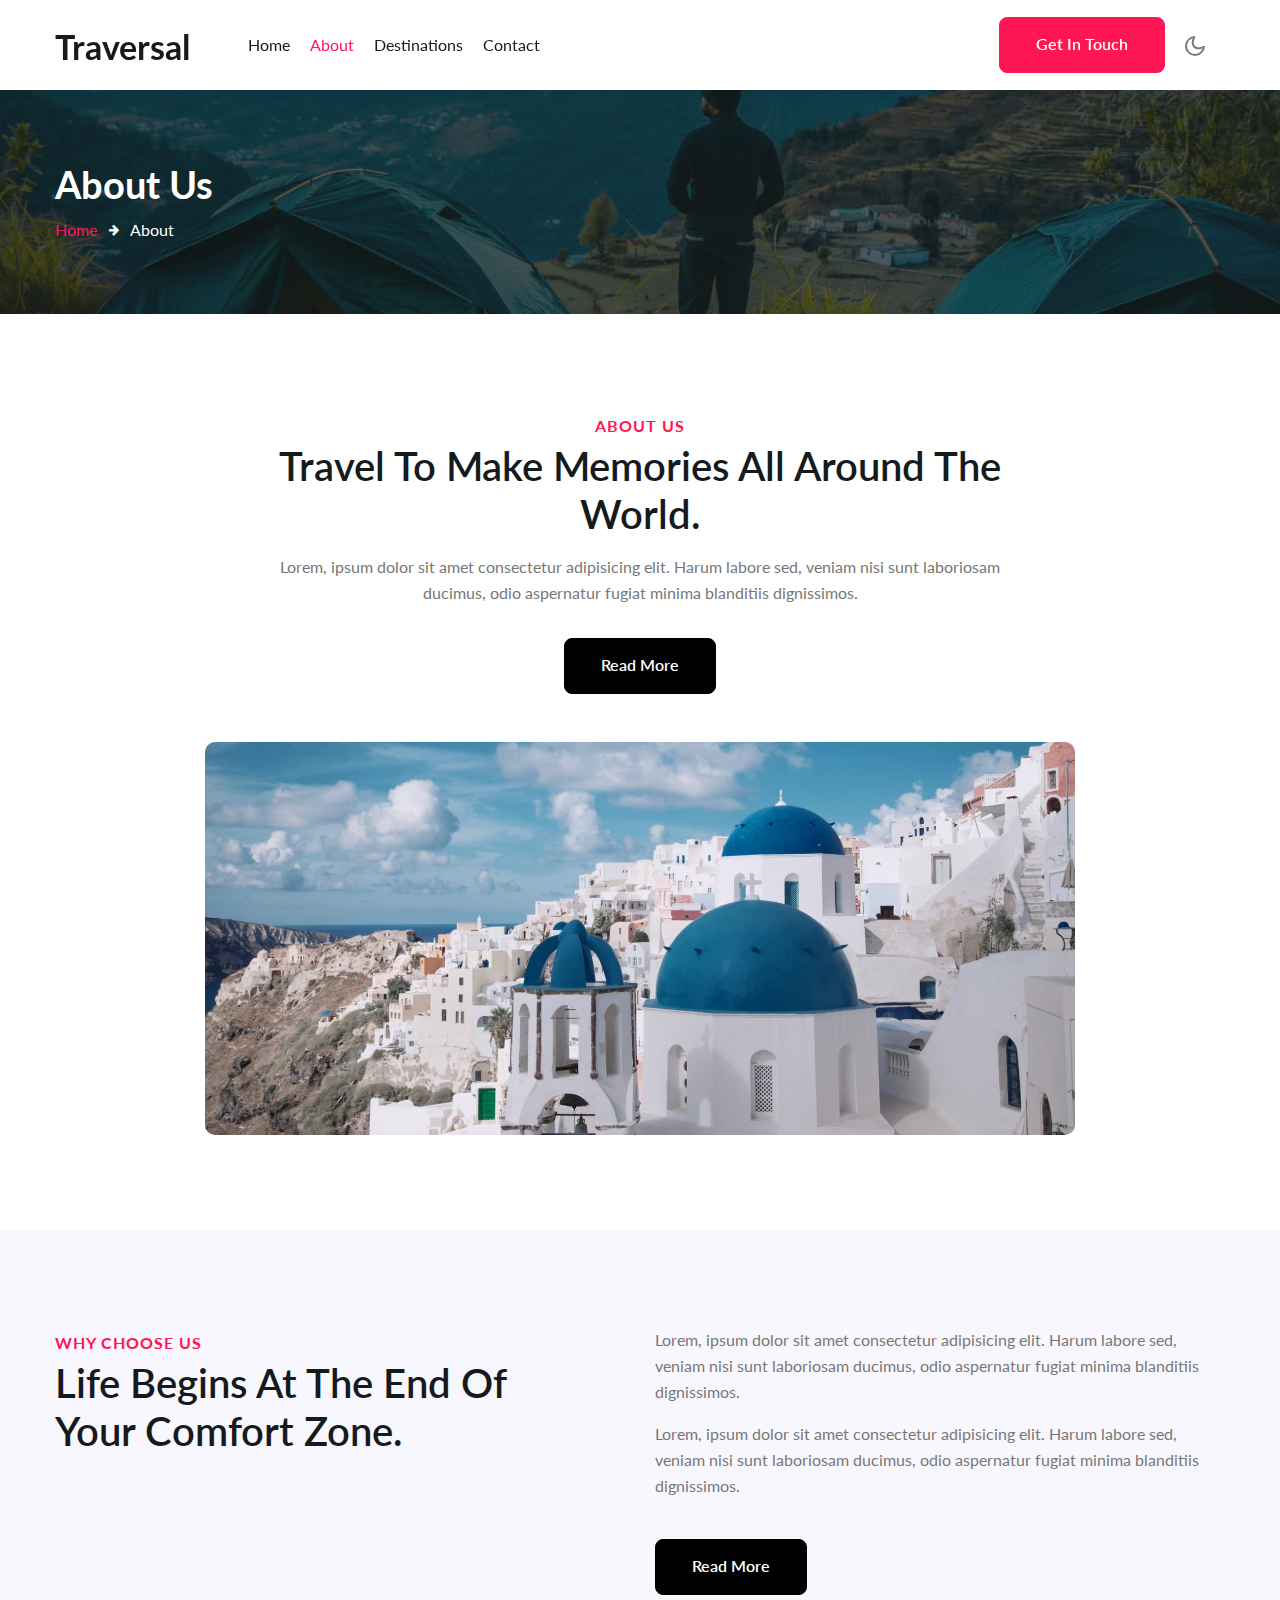
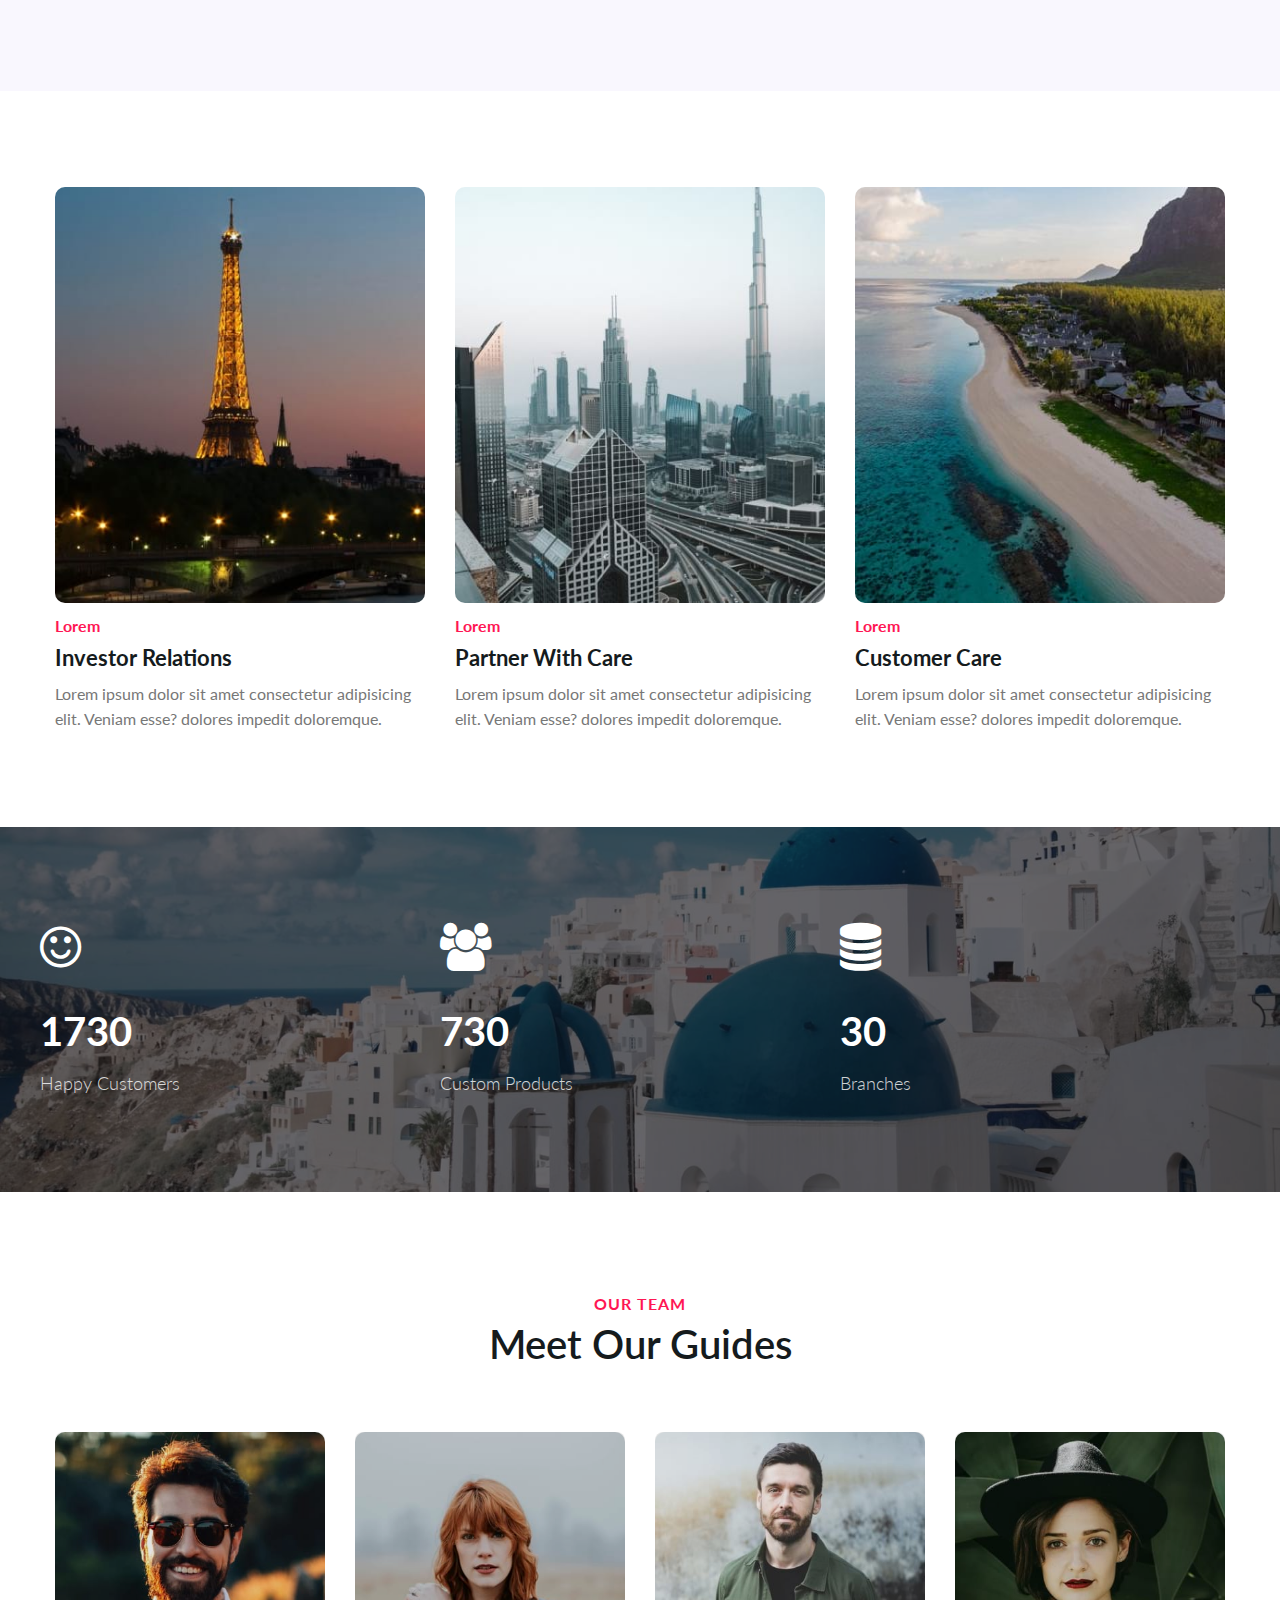
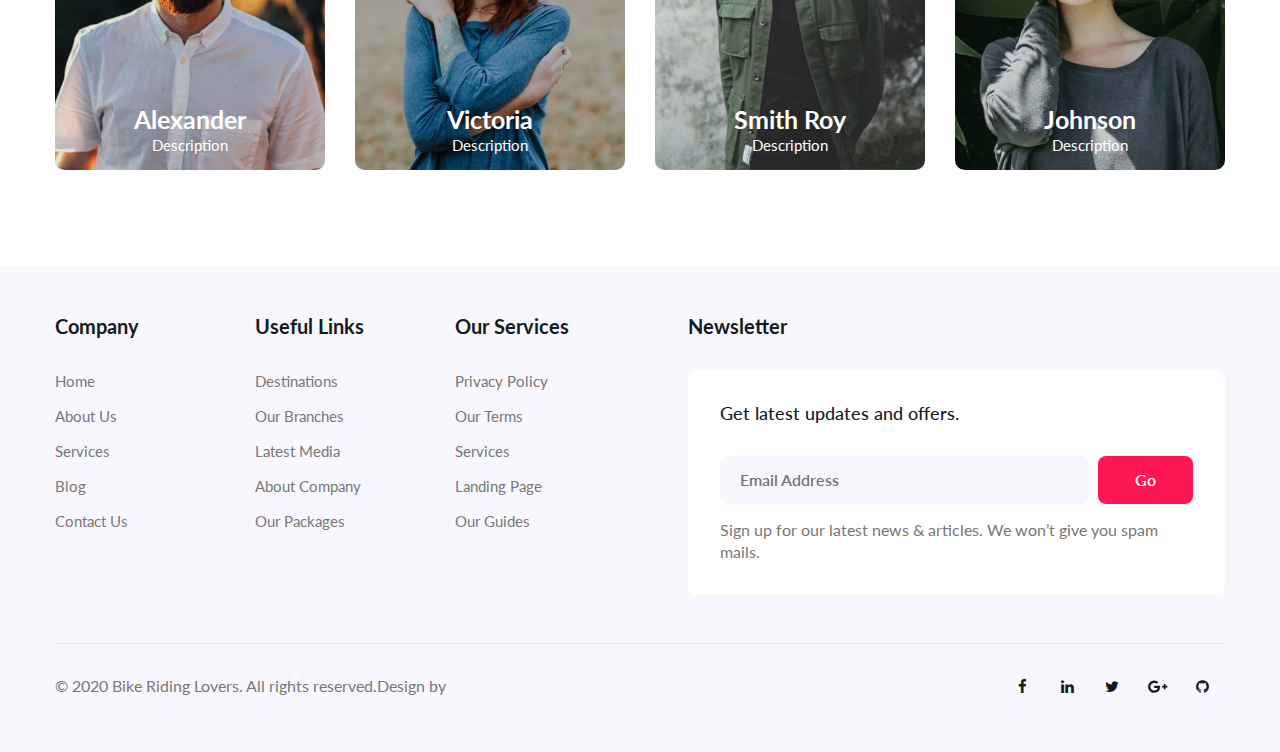
==== commit 6b213e2a: "final" ====
--- a/about.html
+++ b/about.html
@@ -1,7 +1,4 @@
-<!--
-Author: W3layouts
-Author URL: http://w3layouts.com
--->
+
 <!doctype html>
 <html lang="zxx">
 
@@ -9,7 +6,7 @@
   <!-- Required meta tags -->
   <meta charset="utf-8">
   <meta name="viewport" content="width=device-width, initial-scale=1, shrink-to-fit=no">
-  <title>Traversal Travel Category Bootstrap Responsive Template | About :: W3layouts</title>
+  <title>Travel</title>
   <!-- google fonts -->
   <link href="//fonts.googleapis.com/css2?family=Montserrat:wght@300;400;600;700&display=swap" rel="stylesheet">
   <link href="//fonts.googleapis.com/css2?family=Lato:ital,wght@0,300;0,400;0,700;1,400&display=swap"
@@ -336,8 +333,8 @@
           </div>
           <div class="d-flex below-section justify-content-between align-items-center pt-4 mt-5">
             <div class="columns text-lg-left text-center">
-              <p>&copy; 2020 Traversal. All rights reserved.Design by <a href="https://w3layouts.com/" target="_blank">
-                W3Layouts</a>
+              <p>&copy; 2020 Bike Riding Lovers. All rights reserved.Design by <a href="https://w3layouts.com/" target="_blank">
+                </a>
               </p>
             </div>
             <div class="columns-2 mt-lg-0 mt-3">
--- a/assets/css/style-starter.css
+++ b/assets/css/style-starter.css
@@ -1,15 +1,6 @@
 @charset "UTF-8";
 
-/*--
-Author: W3layouts
-Author URL: http://w3layouts.com
---*/
-/*!
- * Bootstrap v4.4.1 (https://getbootstrap.com/)
- * Copyright 2011-2019 The Bootstrap Authors
- * Copyright 2011-2019 Twitter, Inc.
- * Licensed under MIT (https://github.com/twbs/bootstrap/blob/master/LICENSE)
- */
+
 :root {
   --blue: #007bff;
   --indigo: #6610f2;
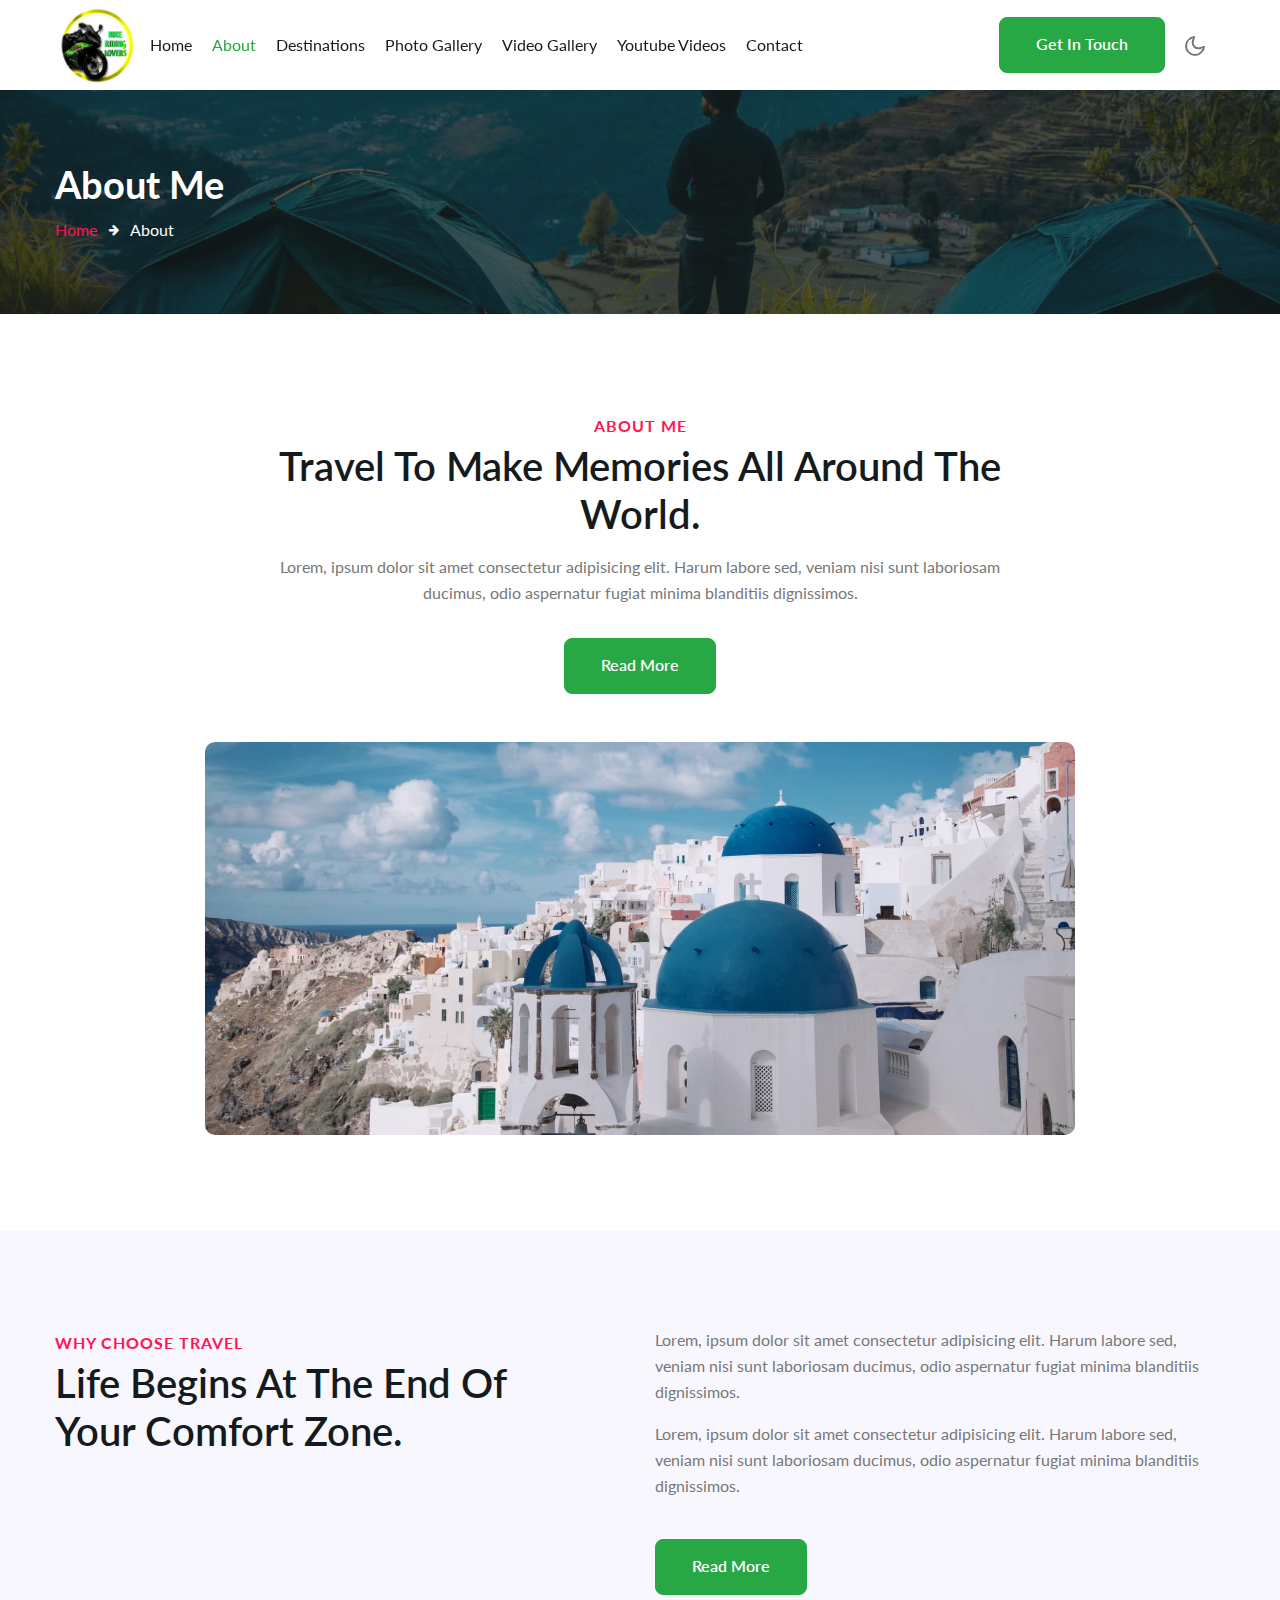
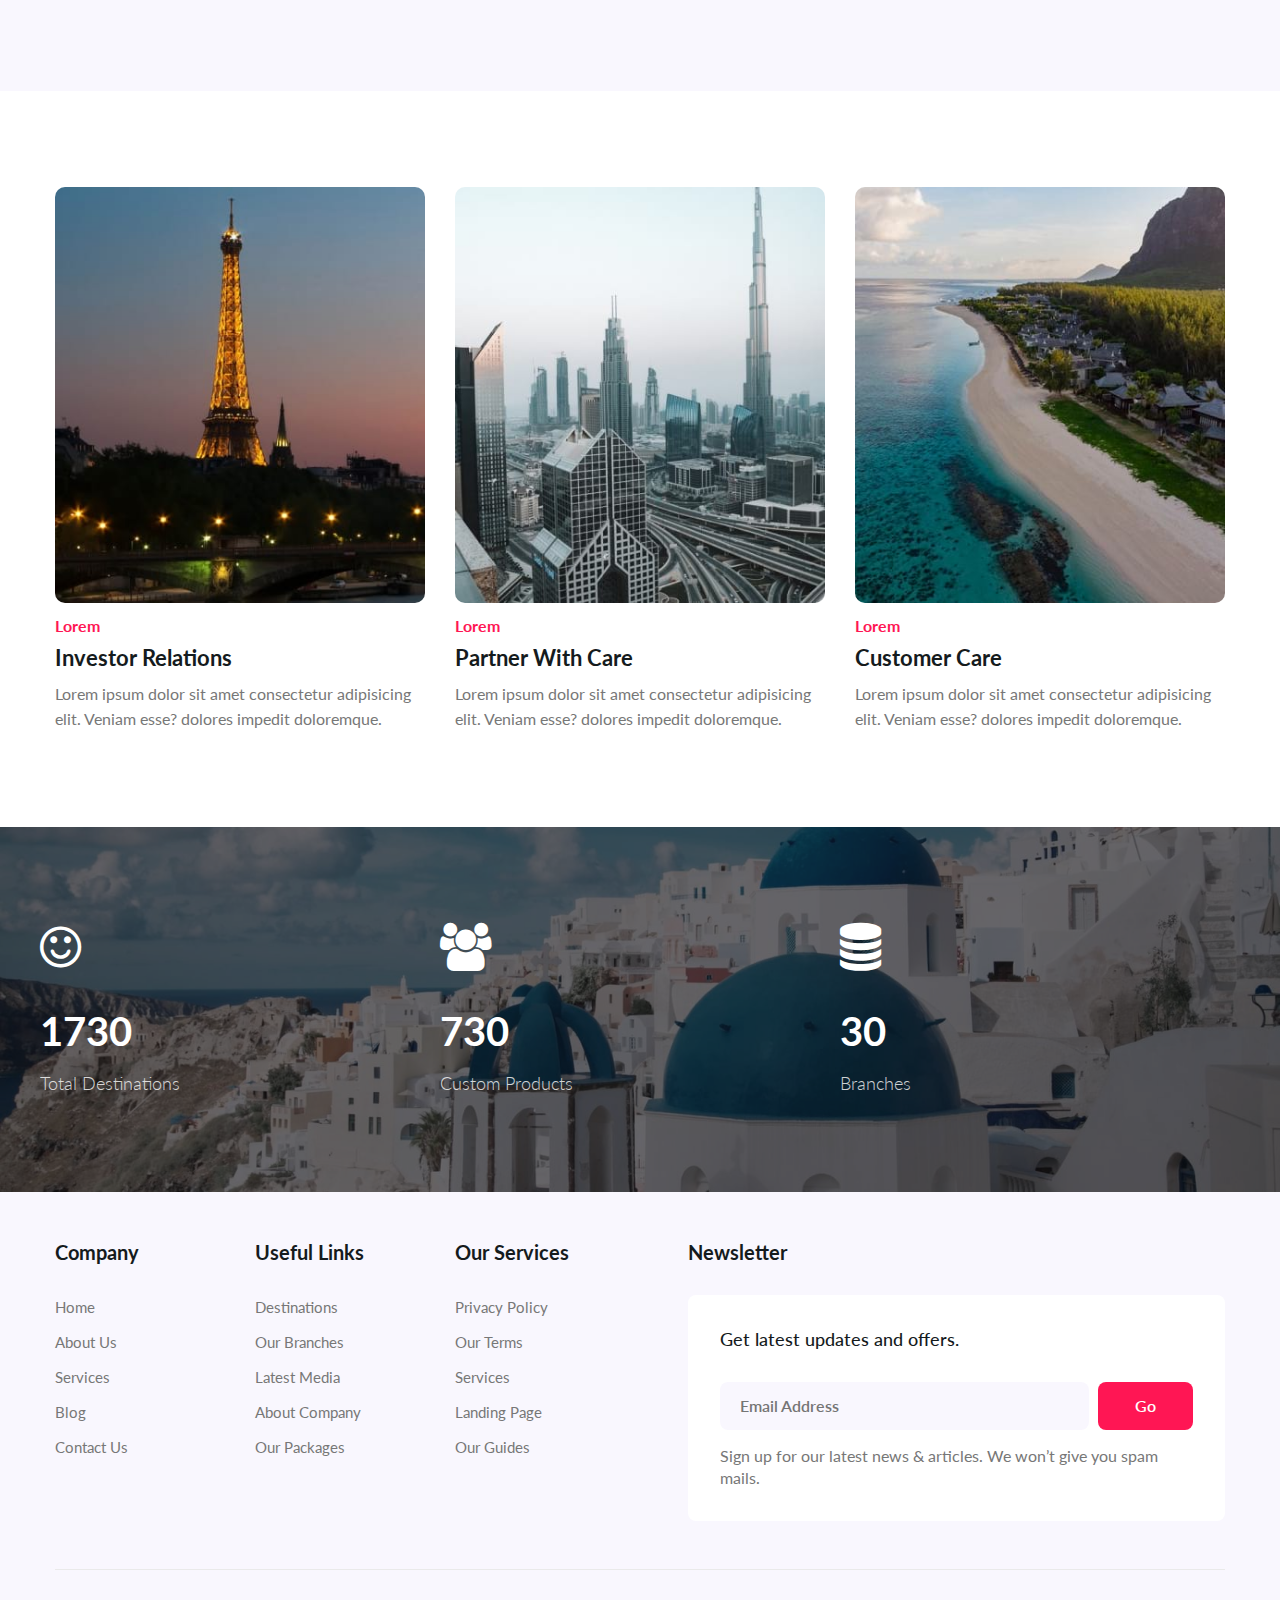
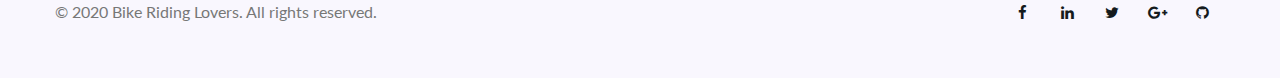
==== commit 2f0e35fa: "final" ====
--- a/about.html
+++ b/about.html
@@ -19,16 +19,16 @@
 
 <body>
   <!--header-->
-  <header id="site-header" class="fixed-top">
+  <header id="site-header" class="fixed-top"> 
     <div class="container">
       <nav class="navbar navbar-expand-lg stroke">
-        <h1><a class="navbar-brand mr-lg-5" href="index.html">
+        <!-- <h1><a class="navbar-brand mr-lg-5" href="index.html">
             Traversal
-          </a></h1>
-        <!-- if logo is image enable this   
+          </a></h1> -->
+         <!-- if logo is image enable this    -->
       <a class="navbar-brand" href="#index.html">
-          <img src="image-path" alt="Your logo" title="Your logo" style="height:35px;" />
-      </a> -->
+          <img src="assets/images/PicsArt 02.png" alt="Your logo" title="Your logo" style="height:85px;" />
+      </a> 
         <button class="navbar-toggler  collapsed bg-gradient" type="button" data-toggle="collapse"
           data-target="#navbarTogglerDemo02" aria-controls="navbarTogglerDemo02" aria-expanded="false"
           aria-label="Toggle navigation">
@@ -46,7 +46,16 @@
               <a class="nav-link" href="about.html">About</a>
             </li>
             <li class="nav-item">
-              <a class="nav-link" href="services.html">Destinations</a>
+              <a class="nav-link" href="destination.html">Destinations</a>
+            </li>
+            <li class="nav-item">
+              <a class="nav-link" href="gallery.html">Photo Gallery</a>
+            </li>
+            <li class="nav-item">
+              <a class="nav-link" href="#">Video Gallery</a>
+            </li>
+            <li class="nav-item">
+              <a class="nav-link" href="#">Youtube Videos</a>
             </li>
    
             <li class="nav-item">
@@ -81,9 +90,9 @@
   <section class="w3l-about-breadcrumb text-left">
     <div class="breadcrumb-bg breadcrumb-bg-about py-sm-5 py-4">
       <div class="container py-2">
-        <h2 class="title">About Us</h2>
+        <h2 class="title">About Me</h2>
         <ul class="breadcrumbs-custom-path mt-2">
-          <li><a href="#url">Home</a></li>
+          <li><a href="index.html">Home</a></li>
           <li class="active"><span class="fa fa-arrow-right mx-2" aria-hidden="true"></span> About </li>
         </ul>
       </div>
@@ -94,11 +103,11 @@
   <section class="w3l-cta4 py-5">
       <div class="container py-lg-5">
         <div class="ab-section text-center">
-          <h6 class="sub-title">About Us</h6>
+          <h6 class="sub-title">About Me</h6> 
           <h3 class="hny-title">Travel to make memories all around the world.</h3>
           <p class="py-3 mb-3">Lorem, ipsum dolor sit amet consectetur adipisicing elit. Harum labore sed, veniam nisi sunt laboriosam ducimus, odio
             aspernatur fugiat minima blanditiis dignissimos.</p>
-            <a href="services.html" class="btn btn-style btn-primary">Read More</a>
+            <a href="services.html" class="btn btn-style btn-success">Read More</a>
         </div>
         <div class="row mt-5">
           <div class="col-md-9 mx-auto">
@@ -113,7 +122,7 @@
     <div class="container py-lg-5">
       <div class="row">
         <div class="col-lg-6 content-6-left pr-lg-5">
-          <h6 class="sub-title">Why Choose Us</h6>
+          <h6 class="sub-title">Why Choose Travel</h6>
           <h3 class="hny-title">Life begins at the end of your comfort zone.</h3>
         </div>
         <div class="col-lg-6 content-6-right mt-lg-0 mt-4">
@@ -121,7 +130,7 @@
             aspernatur fugiat minima blanditiis dignissimos.</p>
             <p class="mb-3">Lorem, ipsum dolor sit amet consectetur adipisicing elit. Harum labore sed, veniam nisi sunt laboriosam ducimus, odio
               aspernatur fugiat minima blanditiis dignissimos.</p>
-              <a href="services.html" class="btn btn-style btn-primary mt-4">Read More</a>
+              <a href="services.html" class="btn btn-style btn-success mt-4">Read More</a>
         </div>
       </div>
     </div>
@@ -162,7 +171,7 @@
           <div class="col-lg-4 col-6 stats_info counter_grid text-left">
             <span class="fa fa-smile-o"></span>
             <p class="counter">1730</p>
-            <h4>Happy Customers</h4>
+            <h4>Total destinations</h4>
           </div>
           <div class="col-lg-4 col-6 stats_info counter_grid1 text-left">
             <span class="fa fa-users"></span>
@@ -180,7 +189,7 @@
   </section>
   <!-- //stats -->
   <!-- team -->
-  <section class="w3l-team" id="team">
+  <!-- <section class="w3l-team" id="team">
     <div class="team-block py-5">
       <div class="container py-lg-5">
         <div class="title-content text-center mb-lg-3 mb-4">
@@ -275,7 +284,7 @@
         </div>
       </div>
     </div>
-  </section>
+  </section> -->
   <!-- //team -->
 
   <!--/w3l-footer-29-main-->
@@ -333,7 +342,7 @@
           </div>
           <div class="d-flex below-section justify-content-between align-items-center pt-4 mt-5">
             <div class="columns text-lg-left text-center">
-              <p>&copy; 2020 Bike Riding Lovers. All rights reserved.Design by <a href="https://w3layouts.com/" target="_blank">
+              <p>&copy; 2020 Bike Riding Lovers. All rights reserved. <a href="https://w3layouts.com/" target="_blank">
                 </a>
               </p>
             </div>
@@ -430,7 +439,16 @@
   <!--//MENU-JS-->
 
   <script src="assets/js/bootstrap.min.js"></script>
-
+  <script src="assets/js/SmoothScroll.min.js"></script>
+  <!-- smooth scrolling -->
+  <script type="text/javascript">
+    jQuery(document).ready(function ($) {
+      $(".scroll").click(function (event) {
+        event.preventDefault();
+        $('html,body').animate({ scrollTop: $(this.hash).offset().top }, 1000);
+      });
+    });
+  </script>
 </body>
 
 </html>--- a/assets/css/style-starter.css
+++ b/assets/css/style-starter.css
@@ -8,7 +8,8 @@
   --pink: #e83e8c;
   --red: #dc3545;
   --orange: #fd7e14;
-  --yellow: #ffc107;
+  /* --yellow: #ffc107; */
+  --yellow:#ffdf00;
   --green: #28a745;
   --teal: #20c997;
   --cyan: #17a2b8;
@@ -2797,8 +2798,10 @@
 
 .btn-secondary {
   color: #fff;
-  background-color: #FF1654;
-  border-color: #FF1654;
+  /* background-color: #FF1654;
+  border-color: #FF1654; */
+  background-color: var(--success);
+  border-color: var(--success);
 }
 
 .btn-secondary:hover {
@@ -14551,7 +14554,7 @@
 a.dropdown-item:before {
   position: absolute;
   content: '';
-  background: var(--secondary-color);
+  background: var(--yellow);
   width: 0px;
   height: 2px;
   bottom: 13px;
@@ -14569,21 +14572,21 @@
 }
 
 .navbar-expand-lg .navbar-nav .nav-item.active .nav-link {
-  color: var(--secondary-color);
+  color: var(--success);
 }
 
 .navbar-dark .navbar-nav .show>.nav-link,
 .navbar-dark .navbar-nav .active>.nav-link,
 .navbar-dark .navbar-nav .nav-link.show,
 .navbar-dark .navbar-nav .nav-link.active {
-  color: var(--secondary-color);
+  color: var(--success);
 }
 
 .navbar-light .navbar-nav .show>.nav-link,
 .navbar-light .navbar-nav .active>.nav-link,
 .navbar-light .navbar-nav .nav-link.show,
 .navbar-light .navbar-nav .nav-link.active {
-  color: var(--secondary-color);
+  color: var(--success);
 }
 
 .navbar-expand-lg .navbar-nav .nav-link {
@@ -14597,7 +14600,7 @@
 }
 
 .navbar-expand-lg .navbar-nav .nav-link:hover {
-  color: var(--secondary-color);
+  color: var(--success);
 }
 
 a.dropdown-item {
@@ -14937,8 +14940,8 @@
 }
 
 .zs-enabled .zs-slideshow .zs-bullets .zs-bullet.active {
-  background-color: var(--secondary-color);
-  border: 2px solid var(--secondary-color);
+  background-color: var(--success);
+  border: 2px solid var(--success);
 }
 
 .zs-enabled .zs-slideshow:after {
